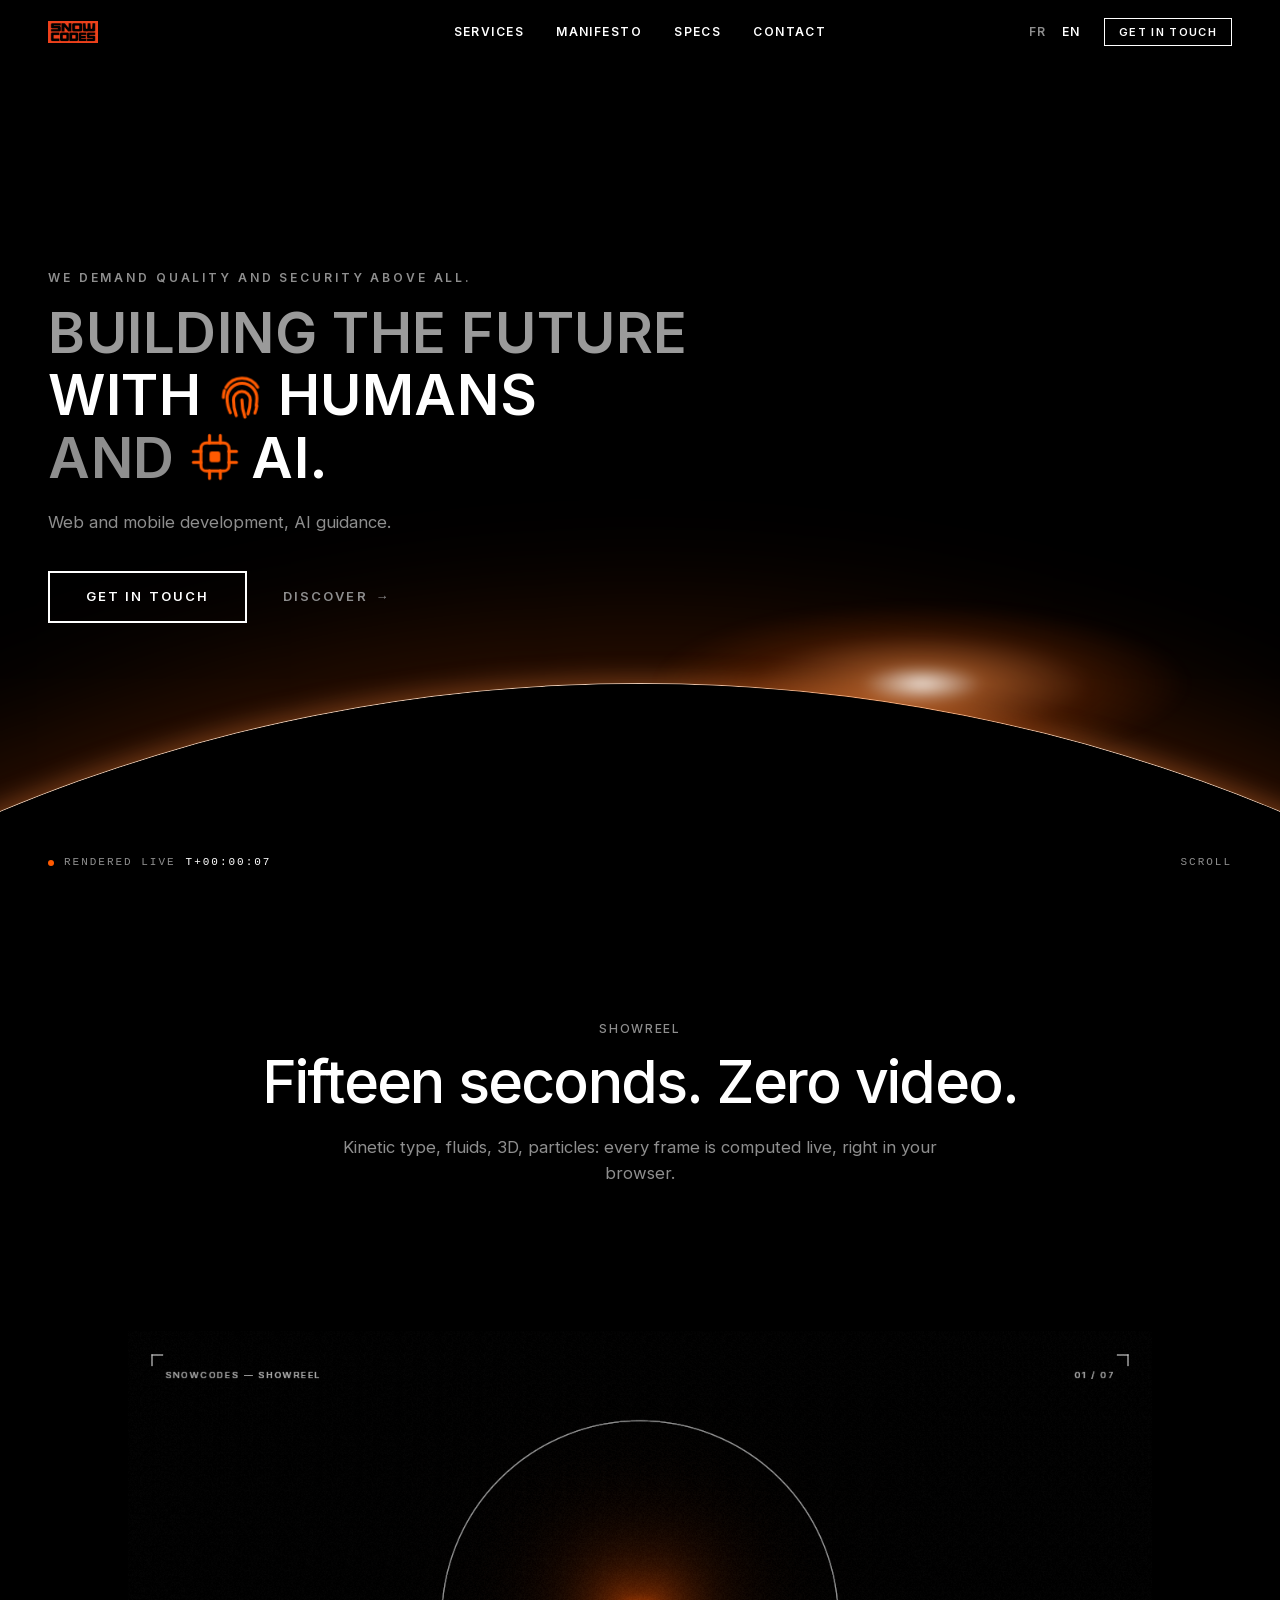
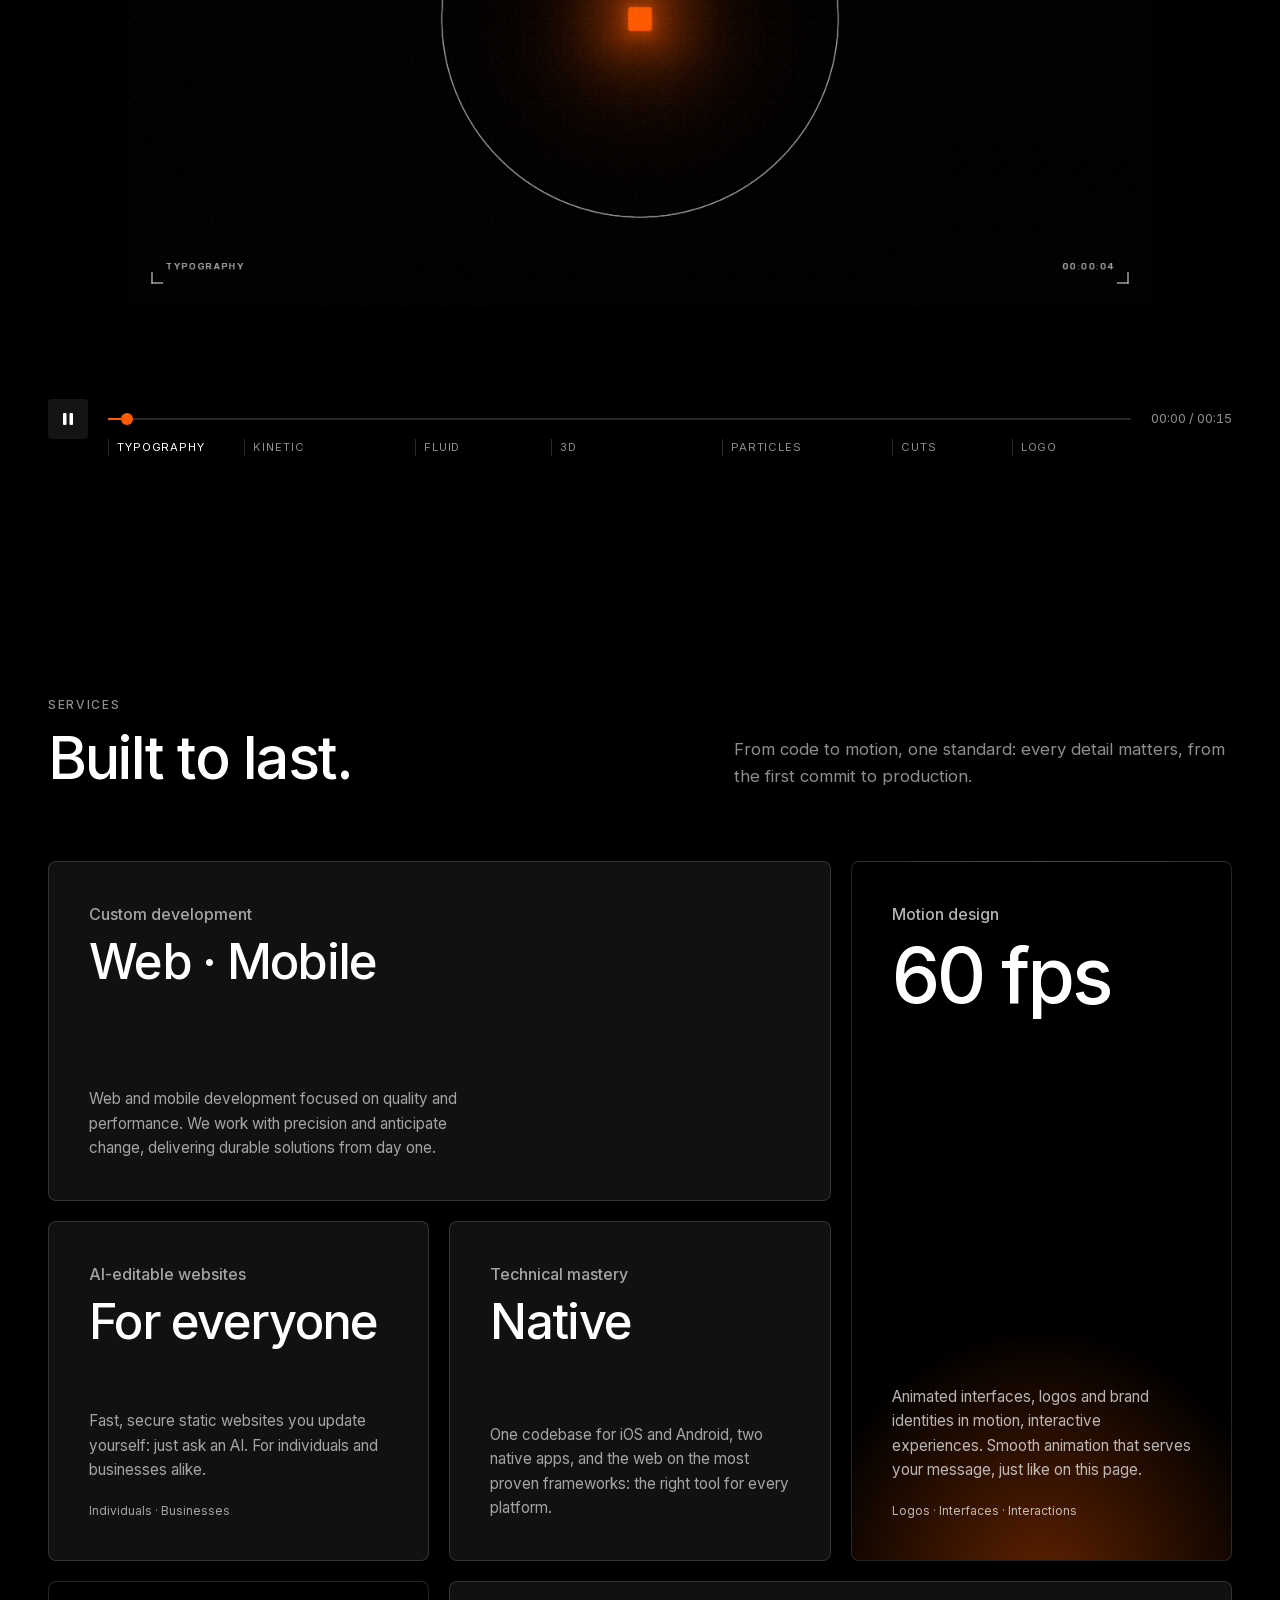
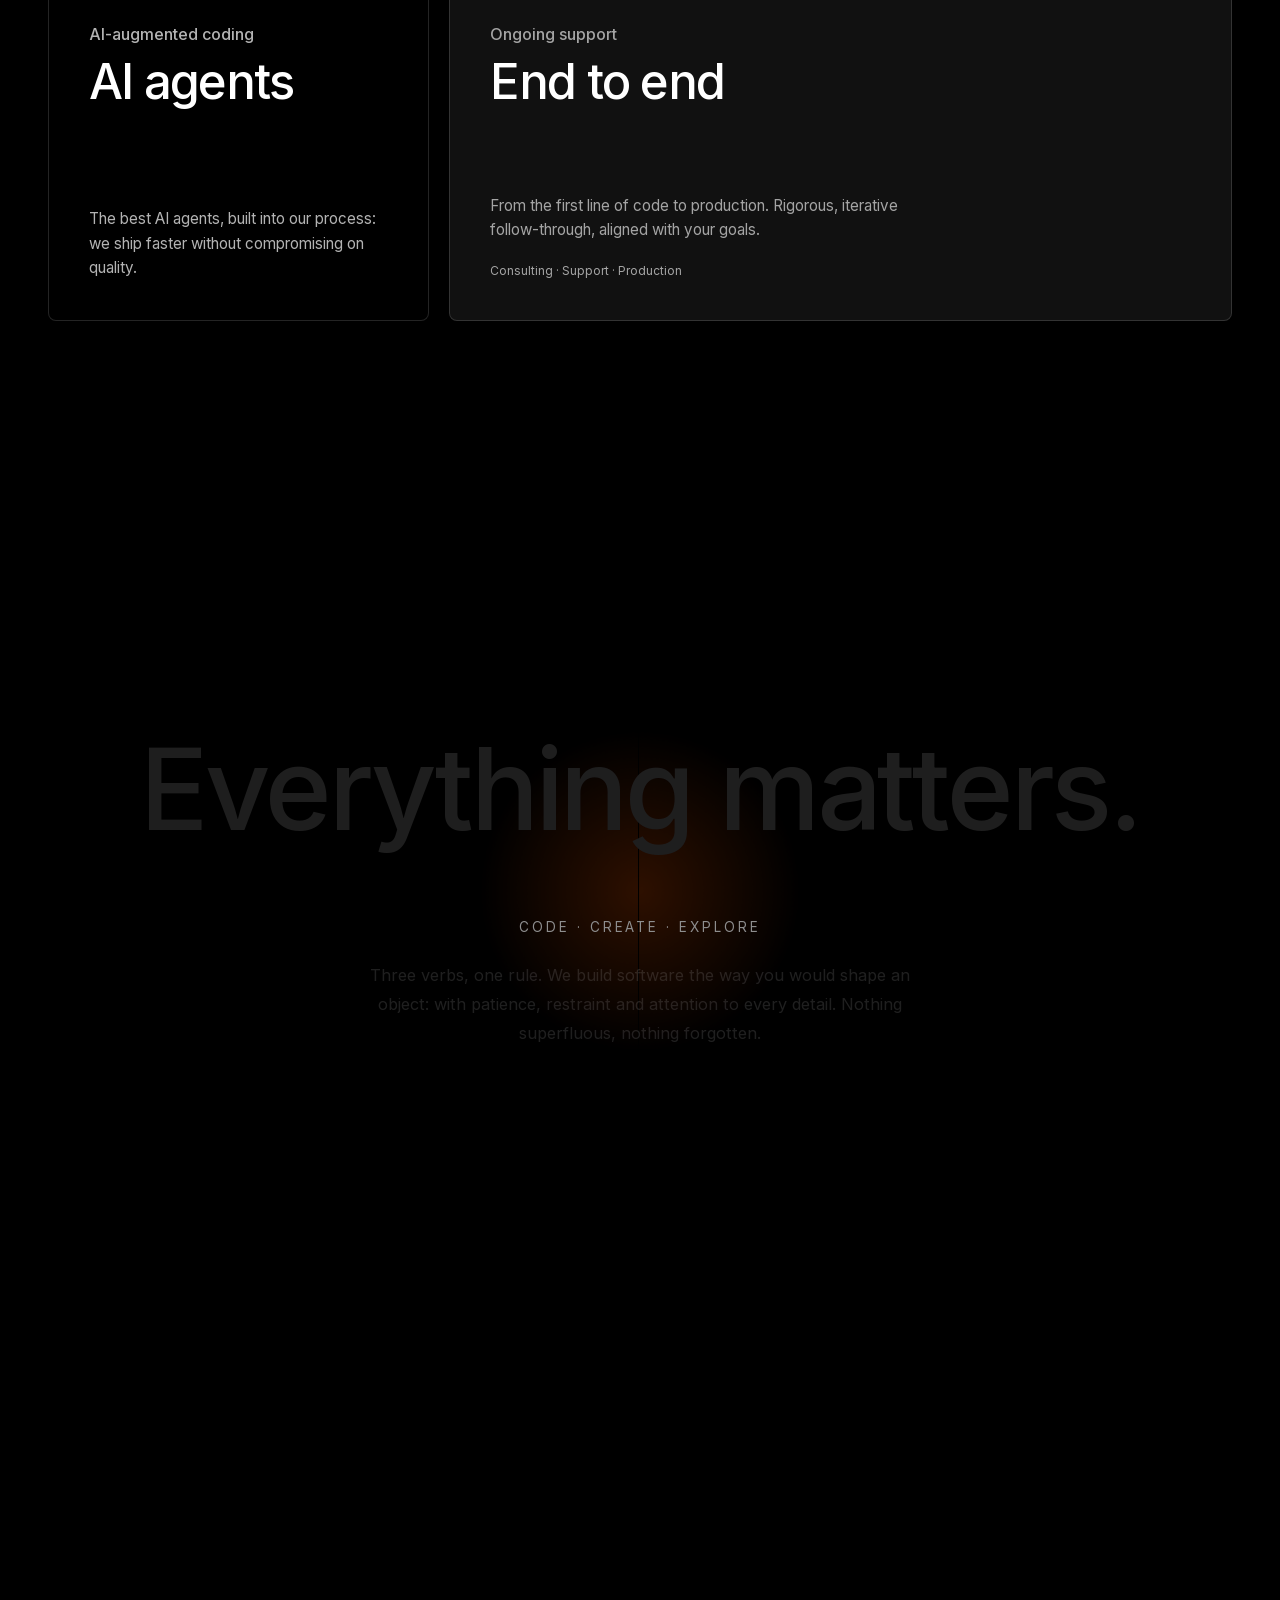
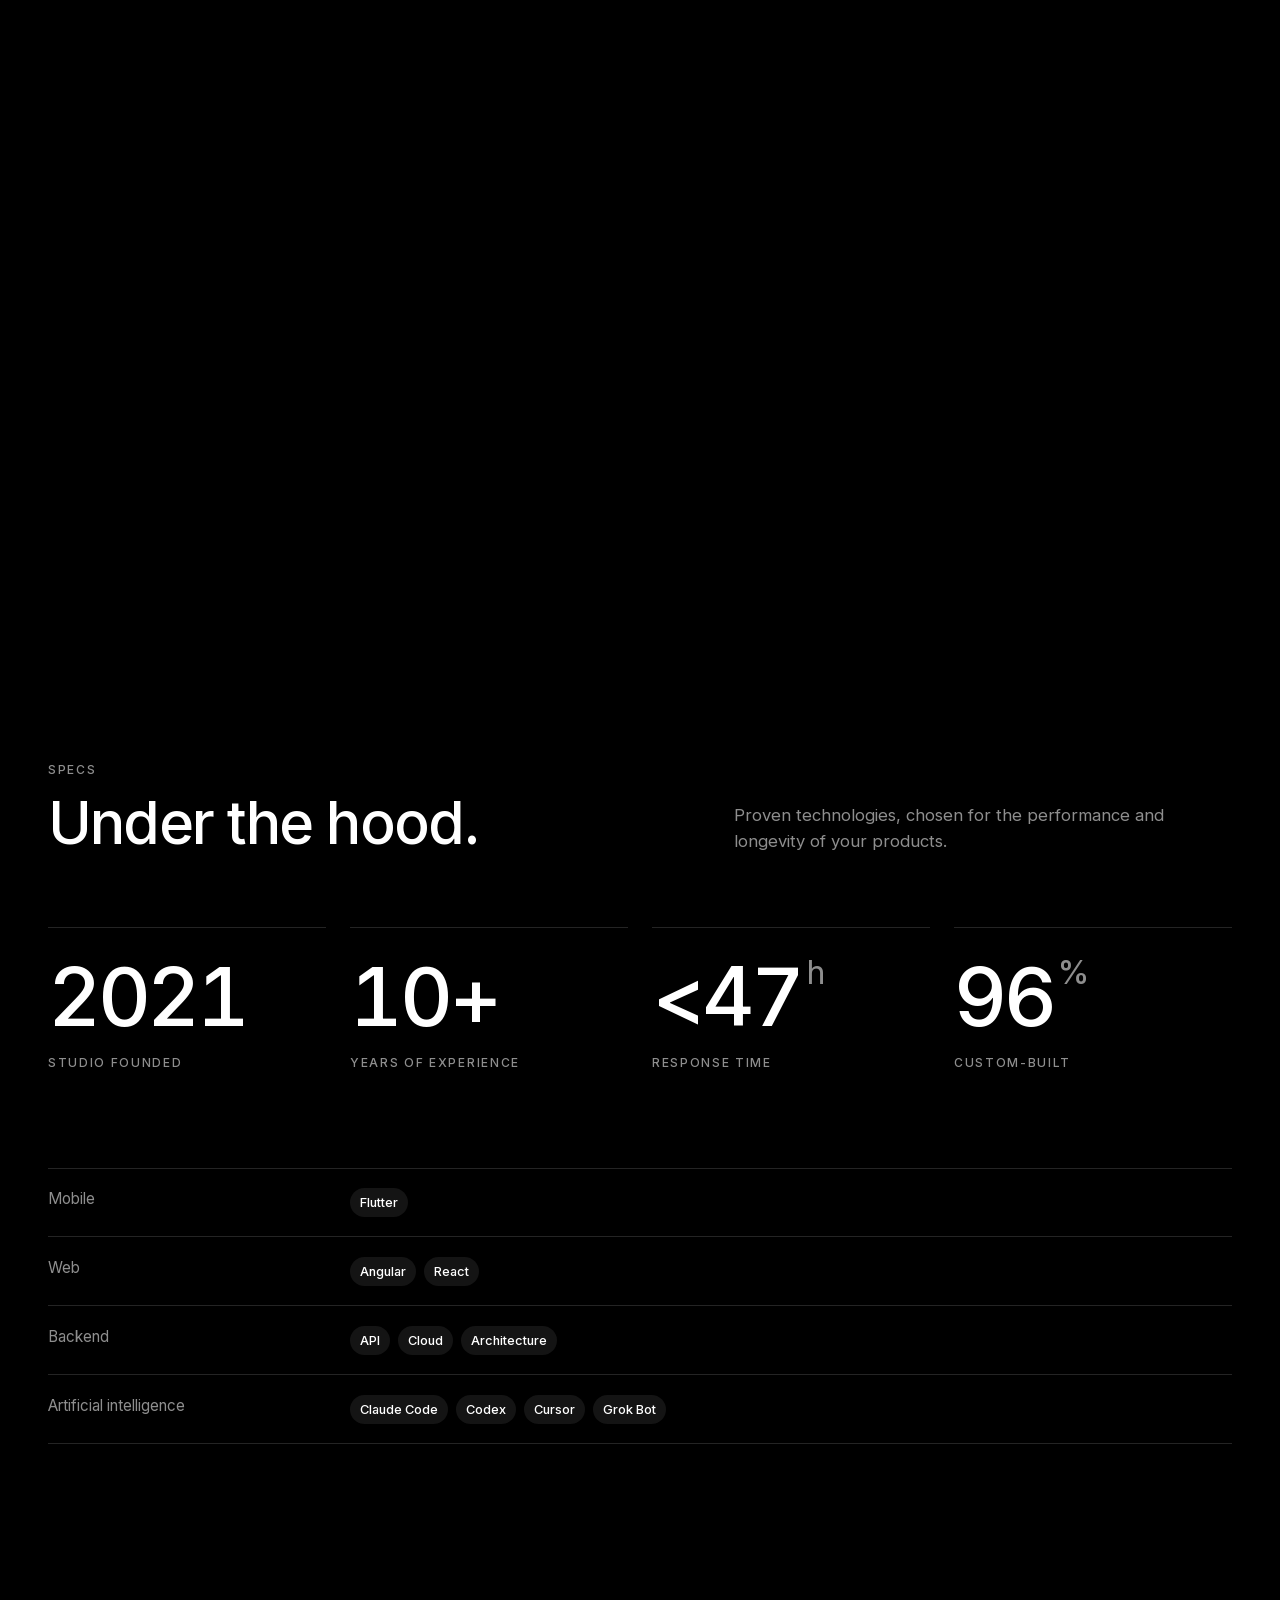
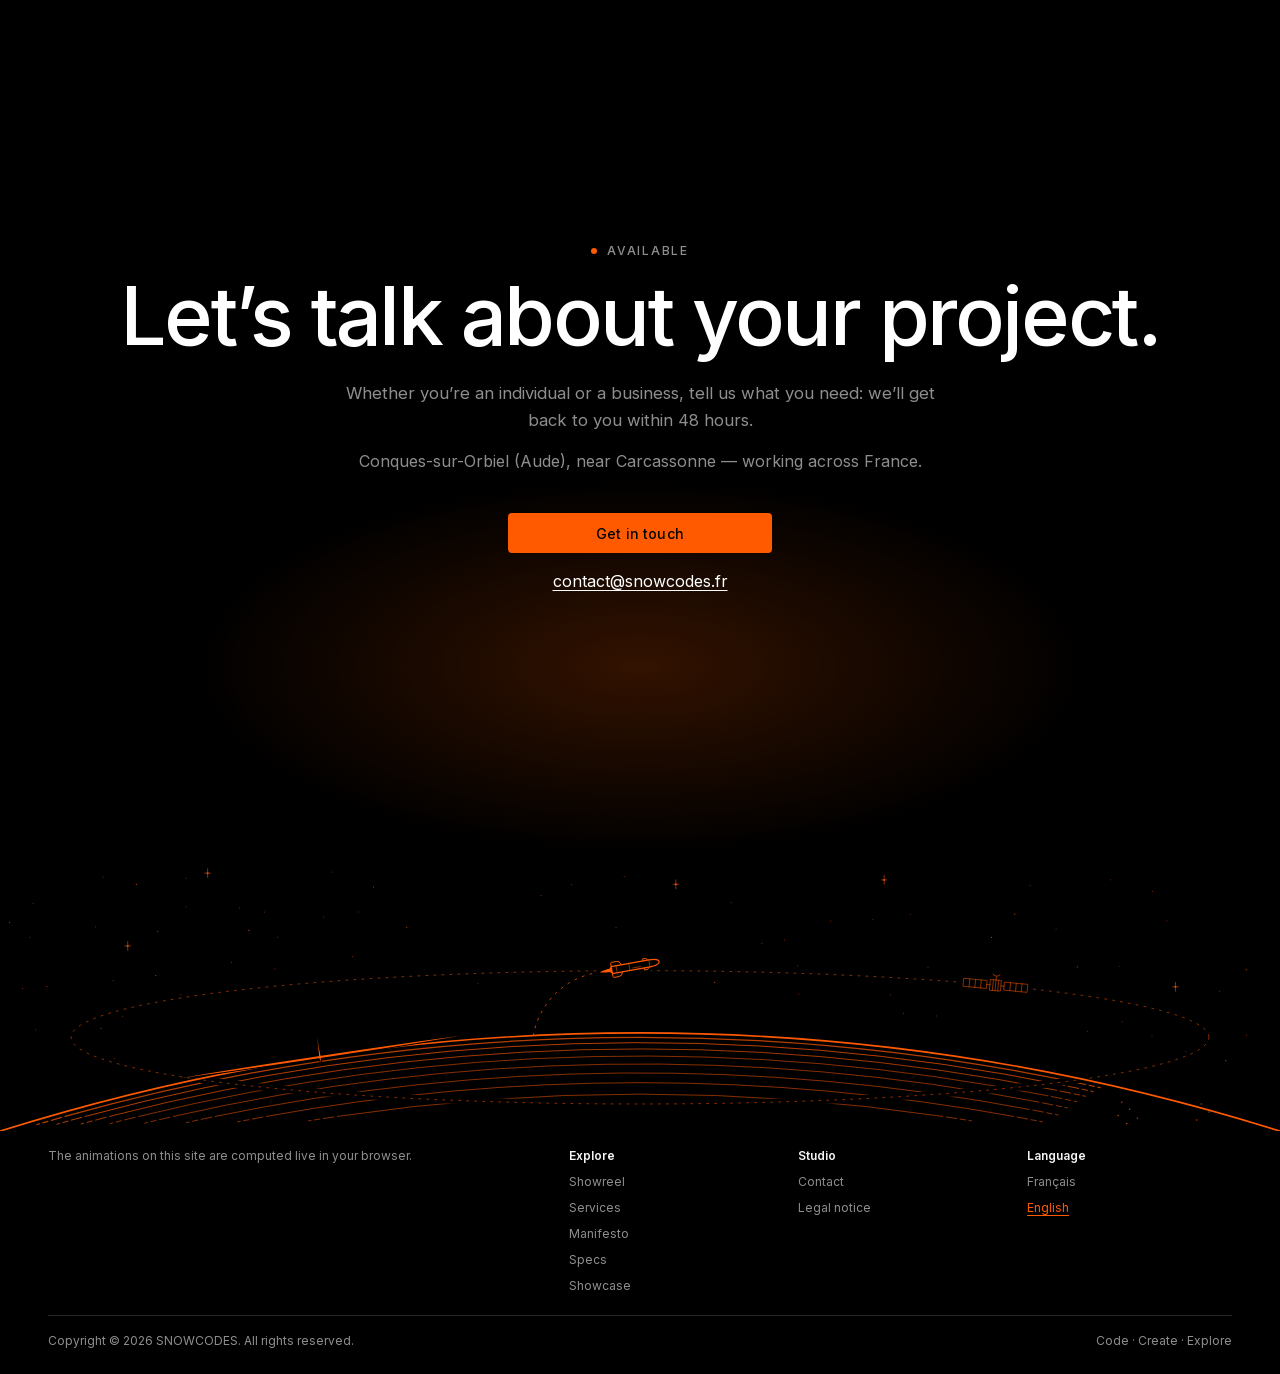
==== en/index.html @ 646b273c "Deploy snowcodes-oss/snowcodes@dd8000ca34773672d5d8e2f3c9a08f2ceae286dd" ====
<!DOCTYPE html><html lang="en"><head><meta charset="UTF-8"><meta name="viewport" content="width=device-width, initial-scale=1.0"><title>Snowcodes | Web &amp; mobile app development near Carcassonne</title><meta name="description" content="Web and mobile app studio in Conques-sur-Orbiel, near Carcassonne (Aude). Motion design and AI-editable websites. contact@snowcodes.fr."><link rel="canonical" href="https://snowcodes.fr/en/"><meta name="theme-color" content="#000000"><link rel="alternate" hreflang="fr-FR" href="https://snowcodes.fr/"><link rel="alternate" hreflang="en" href="https://snowcodes.fr/en/"><link rel="alternate" hreflang="x-default" href="https://snowcodes.fr/"><meta property="og:type" content="website"><meta property="og:site_name" content="SNOWCODES"><meta property="og:locale" content="en_GB"><meta property="og:locale:alternate" content="fr_FR"><meta property="og:title" content="Snowcodes | Web &amp; mobile app development near Carcassonne"><meta property="og:description" content="Web and mobile app studio in Conques-sur-Orbiel, near Carcassonne (Aude). Motion design and AI-editable websites. contact@snowcodes.fr."><meta property="og:url" content="https://snowcodes.fr/en/"><meta property="og:image" content="https://snowcodes.fr/assets/web/og.jpg"><meta property="og:image:type" content="image/jpeg"><meta property="og:image:width" content="1200"><meta property="og:image:height" content="630"><meta property="og:image:alt" content="SNOWCODES logo on a black background"><meta name="twitter:card" content="summary_large_image"><meta name="twitter:title" content="Snowcodes | Web &amp; mobile app development near Carcassonne"><meta name="twitter:description" content="Web and mobile app studio in Conques-sur-Orbiel, near Carcassonne (Aude). Motion design and AI-editable websites. contact@snowcodes.fr."><meta name="twitter:image" content="https://snowcodes.fr/assets/web/og.jpg"><meta name="twitter:image:alt" content="SNOWCODES logo on a black background"><link rel="icon" href="/favicon.ico" sizes="any"><link rel="icon" type="image/svg+xml" href="data:image/svg+xml,%3Csvg xmlns='http://www.w3.org/2000/svg' viewBox='0 0 100 100'%3E%3Crect width='100' height='100' fill='%23000'/%3E%3Crect x='22' y='22' width='56' height='56' rx='6' fill='%23FF5A00'/%3E%3C/svg%3E"><link rel="apple-touch-icon" href="/apple-touch-icon.png"><link rel="preload" href="/fonts/inter-latin.woff2" as="font" type="font/woff2" crossorigin><script type="application/ld+json">{"@context":"https://schema.org","@graph":[{"@type":["ProfessionalService","Organization"],"@id":"https://snowcodes.fr/#organization","name":"SNOWCODES","url":"https://snowcodes.fr/","logo":{"@type":"ImageObject","url":"https://snowcodes.fr/assets/web/logo.webp","width":1200,"height":530},"image":"https://snowcodes.fr/assets/web/og.jpg","email":"contact@snowcodes.fr","founder":{"@type":"Person","name":"Alexandre Ruiz"},"foundingDate":"2021","address":{"@type":"PostalAddress","streetAddress":"10 rue Gaston Leroux","postalCode":"11600","addressLocality":"Conques-sur-Orbiel","addressRegion":"Occitanie","addressCountry":"FR"},"areaServed":{"@type":"Country","name":"France"},"vatID":"FR21908464076","description":"Studio de développement web et mobile, de motion design et de sites éditables par IA.","knowsAbout":["Développement web","Applications mobiles","Motion design","Sites éditables par IA","Flutter","Angular","React"],"sameAs":["https://www.linkedin.com/company/snowcodes","https://github.com/snowcodes-oss"],"identifier":{"@type":"PropertyValue","propertyID":"SIREN","value":"908464076"}},{"@type":"WebSite","@id":"https://snowcodes.fr/#website","url":"https://snowcodes.fr/","name":"SNOWCODES","inLanguage":["fr-FR","en"],"publisher":{"@id":"https://snowcodes.fr/#organization"}}]}</script><link rel="stylesheet" href="/_astro/Layout.QeLO0lf5.css"></head><body><a class="skip" href="#content">Skip to content</a><!-- Header --><header id="header"><div class="wrap"><a href="#" class="logo"><picture><source srcset="/assets/web/logo.webp" type="image/webp"><img src="/assets/web/logo.png" alt="SNOWCODES" width="1200" height="530"></picture></a><ul class="menu"><li><a href="#services">Services</a></li><li><a href="#manifesto">Manifesto</a></li><li><a href="#specs">Specs</a></li><li><a href="#contact">Contact</a></li></ul><div class="menu-right"><nav class="lang" aria-label="Language"><a href="/" hreflang="fr-FR" lang="fr">FR<span class="sr-only">, Français</span></a><a href="/en/" hreflang="en" lang="en" aria-current="page">EN<span class="sr-only">, English</span></a></nav><a href="mailto:contact@snowcodes.fr" class="cta">Get in touch</a><button class="menu-btn" type="button" popovertarget="nav-panel">Menu</button></div></div></header><!-- Mobile nav: a native popover (Esc, focus and top layer for free) --><nav id="nav-panel" popover aria-label="Menu"><button class="menu-btn" type="button" popovertarget="nav-panel" popovertargetaction="hide" autofocus>Close</button><ul><li style="--i:0"><a href="#services">Services</a></li><li style="--i:1"><a href="#manifesto">Manifesto</a></li><li style="--i:2"><a href="#specs">Specs</a></li><li style="--i:3"><a href="#contact">Contact</a></li></ul></nav><main id="content"><section class="hero" id="top"><div class="horizon" aria-hidden="true"></div><div class="wrap hero-head"><p class="hero-kicker">We demand quality and security above all.</p><h1 class="hero-title" aria-label="Building the future, with humans and AI."><span class="ln" aria-hidden="true"><span class="w"><span style="--d:0.3s">Building</span></span> <span class="w"><span style="--d:0.39s">the</span></span> <span class="w"><span style="--d:0.48s">future</span></span> </span><span class="ln" aria-hidden="true"><span class="w"><span style="--d:0.75s">with</span></span> <span class="duo human"><svg class="ic" viewBox="0 0 24 24"><path pathLength="1" style="--k:0" d="M4.6 8.6a8.5 8.5 0 0 1 14.8 0"></path><path pathLength="1" style="--k:1" d="M3.4 13.2c0-1.2.2-2.3.5-3.3"></path><path pathLength="1" style="--k:2" d="M6.6 20.2c-1-2-1.5-4.3-1.5-6.7a6.9 6.9 0 0 1 13.8 0c0 1.2-.1 2.3-.3 3.4"></path><path pathLength="1" style="--k:3" d="M9.4 21.6c-.9-2.3-1.3-4.7-1.3-7.3a3.9 3.9 0 0 1 7.8 0c0 2.4-.4 4.6-1.2 6.8"></path><path pathLength="1" style="--k:4" d="M12 14.3c0 3 .5 5.6 1.4 8"></path><path pathLength="1" style="--k:5" d="M18 20.4c.4-1 .7-2.1.9-3.3"></path></svg><span class="w"><span style="--d:1.25s">humans</span></span></span></span><span class="ln" aria-hidden="true"><span class="plus">and</span> <span class="duo ai"><svg class="ic" viewBox="0 0 24 24"><rect pathLength="1" style="--k:0" x="5.5" y="5.5" width="13" height="13" rx="2.5"></rect><rect class="core" x="9.5" y="9.5" width="5" height="5" rx="1"></rect><path pathLength="1" style="--k:1" d="M9.5 2v3.5M14.5 2v3.5M9.5 18.5V22M14.5 18.5V22M2 9.5h3.5M2 14.5h3.5M18.5 9.5H22M18.5 14.5H22"></path></svg><span class="w"><span style="--d:2.6s">AI.</span></span></span></span></h1><p class="hero-sub">Web and mobile development, AI guidance.</p><div class="hero-cta"><a href="#contact" class="btn-x">Get in touch</a><a href="#services" class="link-x">Discover</a></div></div><div class="wrap telemetry"><span><i></i>Rendered live <b class="t-clock">T+00:00:00</b></span><a href="#showreel">Scroll</a></div></section><section class="block reel" id="showreel" data-play="Play" data-pause="Pause"><div class="wrap"><div class="sec-head-center reveal"><p class="eyebrow">Showreel</p><h2 class="sec-title">Fifteen seconds. Zero video.</h2><p class="sec-lead">Kinetic type, fluids, 3D, particles: every frame is computed live, right in your browser.</p></div></div><div class="reel-frame"><canvas role="img" aria-label="15-second SNOWCODES showreel, rendered in real time"></canvas></div><div class="wrap"><div class="reel-bar reveal" data-delay="2"><button class="reel-play" type="button" aria-label="Pause"><svg class="i-pause" viewBox="0 0 14 14" aria-hidden="true"><rect x="2" y="1" width="3.5" height="12" rx="1"></rect><rect x="8.5" y="1" width="3.5" height="12" rx="1"></rect></svg><svg class="i-play" viewBox="0 0 14 14" aria-hidden="true"><path d="M3 1.6v10.8a.7.7 0 0 0 1.05.6l8.9-5.4a.7.7 0 0 0 0-1.2L4.05 1a.7.7 0 0 0-1.05.6z"></path></svg></button><div class="reel-track"><input type="range" min="0" max="15" step="0.01" value="0" aria-label="Showreel position"><ol class="reel-chapters" data-names="Typography|Kinetic|Fluid|3D|Particles|Cuts|Logo"></ol></div><span class="reel-tc">00:00 / 00:15</span></div></div></section><section class="block" id="services"><div class="wrap"><div class="sec-head reveal"><div><p class="eyebrow">Services</p><h2 class="sec-title">Built to last.</h2></div><p class="sec-lead">From code to motion, one standard: every detail matters, from the first commit to production.</p></div><div class="bento"><article class="tile reveal"><h3>Custom development</h3><p class="big">Web · Mobile</p><p>Web and mobile development focused on quality and performance. We work with precision and anticipate change, delivering durable solutions from day one.</p></article><article class="tile reveal" data-delay="1"><h3>Motion design</h3><p class="big">60 fps</p><p>Animated interfaces, logos and brand identities in motion, interactive experiences. Smooth animation that serves your message, just like on this page.</p><small>Logos · Interfaces · Interactions</small></article><article class="tile reveal" data-delay="2"><h3>AI-editable websites</h3><p class="big">For everyone</p><p>Fast, secure static websites you update yourself: just ask an AI. For individuals and businesses alike.</p><small>Individuals · Businesses</small></article><article class="tile reveal"><h3>Technical mastery</h3><p class="big">Native</p><p>One codebase for iOS and Android, two native apps, and the web on the most proven frameworks: the right tool for every platform.</p></article><article class="tile reveal" data-delay="1"><h3>AI-augmented coding</h3><p class="big">AI agents</p><p>The best AI agents, built into our process: we ship faster without compromising on quality.</p></article><article class="tile reveal" data-delay="2"><h3>Ongoing support</h3><p class="big">End to end</p><p>From the first line of code to production. Rigorous, iterative follow-through, aligned with your goals.</p><small>Consulting · Support · Production</small></article></div></div></section><section class="manifesto" id="manifesto"><div class="m-pin"><div class="wrap"><p class="m-big"><span class="mw">Everything</span> <span class="mw em">matters.</span></p><p class="m-verbs">Code · Create · Explore</p><p class="m-text">Three verbs, one rule. We build software the way you would shape an object: with patience, restraint and attention to every detail. Nothing superfluous, nothing forgotten.</p></div></div></section><section class="block specs-sec" id="specs"><div class="wrap"><div class="sec-head reveal"><div><p class="eyebrow">Specs</p><h2 class="sec-title">Under the hood.</h2></div><p class="sec-lead">Proven technologies, chosen for the performance and longevity of your products.</p></div><ul class="figures reveal"><li><b>2021</b><small>Studio founded</small></li><li><b>10+</b><small>Years of experience</small></li><li><b>&lt;48<sup>h</sup></b><small>Response time</small></li><li><b>100<sup>%</sup></b><small>Custom-built</small></li></ul><ul class="spec-table reveal"><li style="--i:0"><span>Mobile</span><span class="tags"><i>Flutter</i></span></li><li style="--i:1"><span>Web</span><span class="tags"><i>Angular</i><i>React</i></span></li><li style="--i:2"><span>Backend</span><span class="tags"><i>API</i><i>Cloud</i><i>Architecture</i></span></li><li style="--i:3"><span>Artificial intelligence</span><span class="tags"><i>Claude Code</i><i>Codex</i><i>Cursor</i><i>Grok Bot</i></span></li></ul></div></section><section class="contact" id="contact"><div class="wrap"><p class="eyebrow status reveal"><i></i>Available</p><h2 class="sec-title reveal" data-delay="1">Let’s talk about your project.</h2><p class="sec-lead reveal" data-delay="1">Whether you’re an individual or a business, tell us what you need: we’ll get back to you within 48 hours.</p><p class="contact-where reveal" data-delay="1">Conques-sur-Orbiel (Aude), near Carcassonne — working across France.</p><div class="btns reveal" data-delay="2"><a href="mailto:contact@snowcodes.fr" class="btn btn-primary">Get in touch</a></div><p class="contact-mail reveal" data-delay="2"><a href="mailto:contact@snowcodes.fr">contact@snowcodes.fr</a></p></div></section><script type="module" src="/_astro/Home.astro_astro_type_script_index_0_lang.BuCk1Ku1.js"></script></main><footer class="fo" data-astro-cid-hzls3opy><!-- Illustration décorative (desktop puis mobile) : livrée par le designer (v2 « Orbite corrigée »), générateur hors dépôt. Retouches via le designer, pas à la main. --><svg class="fo-art fo-art--d" focusable="false" xmlns="http://www.w3.org/2000/svg" aria-hidden="true" preserveAspectRatio="xMidYMax slice" viewBox="0 0 1440 300" data-astro-cid-hzls3opy><path d="M312.3 82.6h.1m-3.2 35.4h.1m913.9 70.3zM138 171.5zm399.7-36.8h.1m834.1 8.7zM269.6 49.8zm94.6 10.1zm898.3 117.5zm-654-141.9h.1M857 89.3h.1M107.7 70.9h.1m774.5 14.7h.1m430.3-21.7zM33.5 82.5h.1m609.3-59.3h.1m-382.7 87.5h.1m562.1-67.3h.1m579.7 149.2h.1M209.3 16zM40.2 186.7zm857.1-72.1h.1m146.6 1.7zm9.6 54.7zM129 219.1zM693 71.4h.1m308.5 75.8h.1M373.3 9.2zm-75.7 45zM1296 193.4zm-36.2-78.2zM203.4 147h.1m199.6-93h.1m495.3 92.3h.1M116 14.9zm1133.3 2.9zm-233 150.2h.1M37.1 44.6h.1m1150.9 28.8zM982 62.6h.1M25.3 140.1zM1024 56.9zm-627.5 47.3h.1m900.1-73.4zm37.3 180.4zm-399.5-147h.1m-807.5 67zM702.2 14.1h.1M1159 24.2zm-949.6 24z" class="fo-s fo-f fo-o" data-astro-cid-hzls3opy></path><path d="M280.1 74.7h.1M52.7 137.8zm404.9-66.6zm-37.4-45.3h.1m791.6 89.9zM10.8 65.6zM1402 118.9zM113.7 184.8h.1M1115.5 82.6zM1379 221.3zM177.5 76zm-24.1-53zm988.2 33.5zm-337.7 76.6h.1m-628.9-7.6h.1" class="fo-s fo-d2 fo-o" data-astro-cid-hzls3opy></path><path d="M1322.4 138.2zm-1178.8-46h.1m850.9-74.3h.1m-761.2-7.6h.1m526.6 12.6h.1" class="fo-s fo-d3 fo-o" data-astro-cid-hzls3opy></path><path d="M1322.4 133.2v10m-3-5h6m-1181.7-51v10m-3-5h6m848-79.3v10m-3-5h6M233.6 5.3v10m-3-5h6m523.7 7.6v10m-3-5h6" class="fo-s fo-f fo-o" data-astro-cid-hzls3opy></path><path d="M73.2 284a2395 2395 0 0 1 1132.5-39.2m3.9.8 11.8 2.5m3.9.8 5.8 1.3m3.9.8 3 .7M57.8 288.4l11.5-3.3m-21.1 6.1 5.7-1.7m-12.4 3.6 2.8-.8" class="fo-s fo-w12 fo-o fo-a2" data-astro-cid-hzls3opy></path><path d="M95.8 284a2389 2389 0 0 1 1101.9-34.8m3.9.9 11.8 2.4m3.9.8 5.9 1.3m3.9.8 2.9.7M80.3 288.2l11.6-3.2m-21.2 5.9 5.8-1.6M64 292.8l2.8-.8" class="fo-s fo-o" data-astro-cid-hzls3opy></path><path d="M123.1 284a2382 2382 0 0 1 1065.6-29.4m4 .8 11.7 2.4m3.9.8 5.9 1.2m3.9.9 3 .6M107.6 288.1l11.6-3.1M98 290.7l5.8-1.6m-12.6 3.4 2.9-.8" class="fo-s fo-w09 fo-o fo-a2" data-astro-cid-hzls3opy></path><path d="M155.9 284A2374 2374 0 0 1 1179 260.8m3.9.8 11.8 2.3m3.9.8 5.9 1.3m3.9.8 2.9.6m-1071 20.5L152 285m-21.3 5.3 5.8-1.5m-12.6 3.3 2.9-.8" class="fo-s fo-f fo-o" data-astro-cid-hzls3opy></path><path d="M195 284a2365 2365 0 0 1 973.7-16.1m3.9.8 11.8 2.3m3.9.8 5.9 1.2m3.9.8 2.9.6M179.4 287.6l11.7-2.7m-21.4 5 5.9-1.4m-12.7 3 2.9-.7" class="fo-s fo-f fo-o fo-a2" data-astro-cid-hzls3opy></path><path d="M242.1 284a2355 2355 0 0 1 915.8-7.9m4 .7 11.8 2.3m3.9.8 5.9 1.2m3.9.7 2.9.6m-963.9 4.9 11.8-2.5m-21.5 4.6 5.8-1.3m-12.7 2.8 3-.6" class="fo-s fo-f fo-o" data-astro-cid-hzls3opy></path><path d="M299.6 284a2344 2344 0 0 1 840.8 0m3.9.7 11.8 2.2m3.9.8 5.9 1.1m3.9.8 3 .5m-888.9-3.2 11.8-2.2m-21.6 4.1 5.9-1.1m-12.8 2.4 3-.5" class="fo-s fo-f fo-o fo-a2" data-astro-cid-hzls3opy></path><path d="M379.5 284a2331 2331 0 0 1 681 0m3.9.6 11.9 1.8m4 .6 5.9.9m3.9.7 3 .5m-729.4-2.7 11.9-1.8m-21.8 3.3 5.9-.9m-12.8 2.1 3-.5" class="fo-s fo-f fo-o" data-astro-cid-hzls3opy></path><path d="M1262 268zm8.9 8zm-13.1 7zm21.9 3zm-12.1 6zm83.9-22zm8.9 9zm-14.1 9z" class="fo-s fo-w16 fo-o" data-astro-cid-hzls3opy></path><path d="M1211.8 243a640 75 0 0 1-983.6 0" class="fo-r" data-astro-cid-hzls3opy></path><path d="M-2 301.2a2400 2400 0 0 1 1444 0" class="fo-s fo-w16" data-astro-cid-hzls3opy></path><g class="fo-sun" data-astro-cid-hzls3opy><circle cx="360" cy="217.2" r="4.5" class="fo-k" data-astro-cid-hzls3opy></circle><path d="M359.8 216q36-5.5 72.1-10.7a5346 5346 0 0 1 86.3-12.1l-30.4 5-55.6 9-72 11.1zm.4 2.3q-36 5.5-72.1 10.7-27.9 4.1-55.8 7.9l-30.5 4.3 30.4-5.1 55.6-9 72-11.1zm-1-1a347 347 0 0 0-2.7-23.1l-1.9-12.6 1.9 12.5q1.9 11.5 4.3 22.9zm1.6-.3a46 46 0 0 0 .6 9.1 54 54 0 0 0-2.2-8.8z" class="fo-r fo-r2" data-astro-cid-hzls3opy></path><path d="M359.8 216q36-5.5 72.1-10.7a5346 5346 0 0 1 86.3-12.1l-30.4 5-55.6 9-72 11.1zm.4 2.3q-36 5.5-72.1 10.7-27.9 4.1-55.8 7.9l-30.5 4.3 30.4-5.1 55.6-9 72-11.1zm-1-1a347 347 0 0 0-2.7-23.1l-1.9-12.6 1.9 12.5q1.9 11.5 4.3 22.9zm1.6-.3a46 46 0 0 0 .6 9.1 54 54 0 0 0-2.2-8.8z" class="fo-g" data-astro-cid-hzls3opy></path><circle cx="360" cy="217.2" r="1.5" class="fo-g" data-astro-cid-hzls3opy></circle></g><ellipse cx="720" cy="195" class="fo-s fo-f fo-o fo-t" rx="640" ry="75" data-astro-cid-hzls3opy></ellipse><path d="m1084.2 133.1 71.6 6.8m-34.6-16.3-1.8 18.9" class="fo-r" data-astro-cid-hzls3opy></path><path d="m1114.6 130 12 1-1.2 12-12-1zm-30-1.4 25.9 2.5-.9 9-25.9-2.5zm45.8 4.4 25.9 2.4-.9 9-25.9-2.5z" class="fo-b fo-f fo-o" data-astro-cid-hzls3opy></path><path d="m1110 135.6 4 .3m12 1.2 4 .3m-9.4-6.9.3-4m-3.7-2.8a4 2 5.4 0 0 8 .7m-34.1 4.8-.9 9m7.3-8.3-.8 9m7.3-8.4-.9 9m33.8-6-.9 9m7.3-8.3-.8 9m7.3-8.4-.9 9m-31.3-13.6-1.2 12m4.2-11.7-1.2 12m4.2-11.7-1.2 12" class="fo-s fo-f fo-o" data-astro-cid-hzls3opy></path><path d="M600 193a87 87 0 0 1 70.6-70.6" class="fo-s fo-f fo-t" data-astro-cid-hzls3opy></path><g class="fo-rk" data-astro-cid-hzls3opy><path d="m729.1 109-1.6-2q-.5-.9-1.5-.7l-2.8.5q-1 .1-.4 1l1.4 2.1zm-30 5.4-.6-1.7q-1.3-3.7-5.2-3l-5.3 1q-1.2.1-1 1.3l.8 4.4zm31 .6-.7 2.5q-.2 1-1.2 1.2l-2.8.5q-1 .1-.7-.8l.6-2.6zm-30 5.3v1.7q.1 4-3.8 4.6l-5.3 1q-1.2.2-1.4-1l-.8-4.3zm-12.5-5 42.3-7.4c4.5-.8 11-1 11.6 2s-5.7 5.1-10.2 5.9l-42.3 7.5zm.2 1-1.1.8.8 4.9 1.3.3z" class="fo-r" data-astro-cid-hzls3opy></path><path d="M686.8 117.6c-3.8.4-8.5 2.5-12.3 4.1 4.1.3 9.3.6 13-.2z" class="fo-r fo-r3" data-astro-cid-hzls3opy></path><path d="m729.1 109-1.6-2q-.5-.9-1.5-.7l-2.8.5q-1 .1-.4 1l1.4 2.1zm-30 5.4-.6-1.7q-1.3-3.7-5.2-3l-5.3 1q-1.2.1-1 1.3l.8 4.4zm31 .6-.7 2.5q-.2 1-1.2 1.2l-2.8.5q-1 .1-.7-.8l.6-2.6zm-30 5.3v1.7q.1 4-3.8 4.6l-5.3 1q-1.2.2-1.4-1l-.8-4.3z" class="fo-b" data-astro-cid-hzls3opy></path><path d="m687.6 115.4 42.3-7.5c4.5-.8 11-1 11.6 2s-5.7 5.1-10.2 5.9l-42.3 7.5zm.2 1-1.1.7.8 4.9 1.3.3z" class="fo-b fo-w12" data-astro-cid-hzls3opy></path><path d="m693 114.4 1.4 7.9m12.9-10.4 1.4 7.9m21.2-11.9 1.4 7.9m-19.5 1.2 8.8-1.6" class="fo-s fo-f fo-o" data-astro-cid-hzls3opy></path><path d="M686.8 117.6c-3.8.4-8.5 2.5-12.3 4.1 4.1.3 9.3.6 13-.2z" class="fo-g" data-astro-cid-hzls3opy></path></g></svg><svg class="fo-art fo-art--m" focusable="false" xmlns="http://www.w3.org/2000/svg" aria-hidden="true" preserveAspectRatio="xMidYMax slice" viewBox="0 0 780 520" data-astro-cid-hzls3opy><path d="M-2 462.2a690 690 0 0 1 704.4-47.4m5.4 2.7 10.6 5.6m5.2 2.9 5.3 2.9m5.2 3 2.6 1.5" class="fo-s fo-w12 fo-o" data-astro-cid-hzls3opy></path><path d="M-2 476.8A678 678 0 0 1 690 422m5.4 2.7 10.7 5.5m5.3 2.8 5.2 2.9m5.3 2.9 2.6 1.4" class="fo-s fo-o" data-astro-cid-hzls3opy></path><path d="M-2 494.1a664 664 0 0 1 678.2-63.2m5.4 2.6 10.8 5.3m5.3 2.8 5.3 2.8m5.3 2.9 2.6 1.4" class="fo-s fo-w09 fo-o" data-astro-cid-hzls3opy></path><path d="M22.9 496a648 648 0 0 1 638.5-54.4m5.4 2.5 10.8 5.2m5.4 2.7 5.3 2.8m5.3 2.7 2.7 1.5M8.2 506.4l9.8-7m-19.4 14.2 4.8-3.6" class="fo-s fo-f fo-o" data-astro-cid-hzls3opy></path><path d="M55.7 496a630 630 0 0 1 590.1-41.7m5.5 2.4 10.9 5.1m5.4 2.6 5.3 2.7m5.4 2.7 2.7 1.4M40.6 505.8l10-6.6m-19.9 13.3 4.9-3.4m-12.3 8.6 2.5-1.7" class="fo-s fo-f fo-o" data-astro-cid-hzls3opy></path><path d="M95.1 496A610 610 0 0 1 630 469.2m5.5 2.4 10.9 4.9m5.4 2.6 5.5 2.6m5.3 2.6 2.7 1.4M79.5 504.9l10.4-6m-20.7 12.2 5.2-3.1m-12.8 7.9 2.6-1.6" class="fo-s fo-f fo-o" data-astro-cid-hzls3opy></path><path d="M515.2 343.3a340 95 0 0 1-250.4 0" class="fo-r" data-astro-cid-hzls3opy></path><path d="M-2 450.1a700 700 0 0 1 784 0" class="fo-s fo-w16" data-astro-cid-hzls3opy></path><g class="fo-sun" data-astro-cid-hzls3opy><circle cx="110" cy="388.4" r="9" class="fo-k" data-astro-cid-hzls3opy></circle><path d="M109.1 386.3a3160 3160 0 0 1 89.4-37.4l21.5-8.5a1984 1984 0 0 1-59.2 27.8q-24.8 11.5-49.9 22.3zm1.8 4.2A3165 3165 0 0 1 0 436.4l20.9-9.9a2665 2665 0 0 1 88.2-40.2zm-2.4-1.4a445 445 0 0 0-13-33.8l-7.9-18.2 8 18.1q7.3 16.6 15.9 32.6zm3-1.3a72 72 0 0 0 4.9 15.3 72 72 0 0 0-7.9-14z" class="fo-r fo-r2" data-astro-cid-hzls3opy></path><path d="M109.1 386.3a3160 3160 0 0 1 89.4-37.4l21.5-8.5a1984 1984 0 0 1-59.2 27.8q-24.8 11.5-49.9 22.3zm1.8 4.2A3165 3165 0 0 1 0 436.4l20.9-9.9a2665 2665 0 0 1 88.2-40.2zm-2.4-1.4a445 445 0 0 0-13-33.8l-7.9-18.2 8 18.1q7.3 16.6 15.9 32.6zm3-1.3a72 72 0 0 0 4.9 15.3 72 72 0 0 0-7.9-14z" class="fo-g" data-astro-cid-hzls3opy></path><circle cx="110" cy="388.4" r="3" class="fo-g" data-astro-cid-hzls3opy></circle></g><ellipse cx="390" cy="255" class="fo-s fo-f fo-o fo-t" rx="340" ry="95" data-astro-cid-hzls3opy></ellipse><path d="M300 335.8a110 110 0 0 1 46.5-80.5" class="fo-s fo-f fo-t" data-astro-cid-hzls3opy></path><g class="fo-rk" data-astro-cid-hzls3opy><path d="m425 194.5-3.8-2q-1.3-.9-2.6 0l-3.7 2.6q-1.3 1 0 1.7l3.6 2.3zm-40 28-2-2q-4.3-4.5-9.5-.9l-7.1 5q-1.6 1-.5 2.7l4 5.7zm45.5-20.2.7 4.3q.3 1.5-1 2.5l-3.7 2.5q-1.3 1-1.6-.6l-1-4zm-40 28 1.2 2.5q2.8 5.7-2.4 9.4l-7.1 5q-1.6 1-2.7-.5l-4-5.8zm-21.4 1.4 56.3-39.4c6-4.2 15.3-8.8 18.1-4.9s-4.9 11.2-10.7 15.3l-56.4 39.5zm.9 1.3-1.1 1.8 4.5 6.5 2-.4z" class="fo-r" data-astro-cid-hzls3opy></path><path d="M369.3 235.4a78 78 0 0 0-15 14.4 78 78 0 0 0 18.7-9.1z" class="fo-r fo-r3" data-astro-cid-hzls3opy></path><path d="m425 194.5-3.8-2q-1.3-.9-2.6 0l-3.7 2.6q-1.3 1 0 1.7l3.6 2.3zm-40 28-2-2q-4.3-4.5-9.5-.9l-7.1 5q-1.6 1-.5 2.7l4 5.7zm45.5-20.2.7 4.3q.3 1.5-1 2.5l-3.7 2.5q-1.3 1-1.6-.6l-1-4zm-40 28 1.2 2.5q2.8 5.7-2.4 9.4l-7.1 5q-1.6 1-2.7-.5l-4-5.8z" class="fo-b" data-astro-cid-hzls3opy></path><path d="m369 231.7 56.4-39.4c6-4.2 15.3-8.8 18.1-4.9s-4.9 11.2-10.7 15.3l-56.4 39.5zm1 1.3-1.1 1.8 4.5 6.5 2-.4z" class="fo-b fo-w12" data-astro-cid-hzls3opy></path><path d="m376.3 226.7 7.3 10.5m11.7-23.8 7.3 10.4m22.8-31.5 7.4 10.4m-27.6 15 11.8-8.2" class="fo-s fo-f fo-o" data-astro-cid-hzls3opy></path><path d="M369.3 235.4a78 78 0 0 0-15 14.4 78 78 0 0 0 18.7-9.1z" class="fo-g" data-astro-cid-hzls3opy></path></g></svg><div class="wrap" data-astro-cid-hzls3opy><div class="fo-id" data-astro-cid-hzls3opy><p class="fine" data-astro-cid-hzls3opy>The animations on this site are computed live in your browser.</p></div><nav class="dir" aria-label="Site links" data-astro-cid-hzls3opy><div data-astro-cid-hzls3opy><h2 data-astro-cid-hzls3opy>Explore</h2><a href="#showreel" data-astro-cid-hzls3opy>Showreel</a><a href="#services" data-astro-cid-hzls3opy>Services</a><a href="#manifesto" data-astro-cid-hzls3opy>Manifesto</a><a href="#specs" data-astro-cid-hzls3opy>Specs</a><a href="/en/showcase/" data-astro-cid-hzls3opy>Showcase</a></div><div data-astro-cid-hzls3opy><h2 data-astro-cid-hzls3opy>Studio</h2><a href="#contact" data-astro-cid-hzls3opy>Contact</a><a href="/en/mentions-legales/" data-astro-cid-hzls3opy>Legal notice</a></div><div data-astro-cid-hzls3opy><h2 data-astro-cid-hzls3opy>Language</h2><a href="/" hreflang="fr-FR" lang="fr" data-astro-cid-hzls3opy>Français</a><a href="/en/" hreflang="en" lang="en" aria-current="page" data-astro-cid-hzls3opy>English</a></div></nav><div class="bottom" data-astro-cid-hzls3opy><span data-astro-cid-hzls3opy>Copyright &copy; <span id="year" data-astro-cid-hzls3opy>2026</span> SNOWCODES. All rights reserved.</span><span data-astro-cid-hzls3opy>Code · Create · Explore</span></div></div></footer><script type="module" src="/_astro/Layout.astro_astro_type_script_index_0_lang.I574Bdt9.js"></script></body></html>
---- _astro/Layout.QeLO0lf5.css ----
.fo[data-astro-cid-hzls3opy]{background:var(--black);color:var(--muted);padding-top:0}.fo--rule[data-astro-cid-hzls3opy]{border-top:1px solid var(--rule)}.fo[data-astro-cid-hzls3opy] .place[data-astro-cid-hzls3opy],.fo[data-astro-cid-hzls3opy] h2[data-astro-cid-hzls3opy]{color:var(--light)}.fo-mail[data-astro-cid-hzls3opy]{padding-bottom:4px;font-size:1.0625rem}.fo-mail[data-astro-cid-hzls3opy] a[data-astro-cid-hzls3opy]{color:var(--light);text-underline-offset:4px;padding-block:2px;text-decoration:underline 1px}.fo[data-astro-cid-hzls3opy] .dir[data-astro-cid-hzls3opy] a[data-astro-cid-hzls3opy]{margin-block:-3px;padding-block:3px}.fo[data-astro-cid-hzls3opy] .fine[data-astro-cid-hzls3opy]{border-bottom:0;max-width:64ch}.fo-id[data-astro-cid-hzls3opy]{border-bottom:1px solid var(--rule)}.fo[data-astro-cid-hzls3opy] a[data-astro-cid-hzls3opy]:hover,.fo[data-astro-cid-hzls3opy] a[data-astro-cid-hzls3opy][aria-current=page]{color:var(--orange)}.fo[data-astro-cid-hzls3opy] a[data-astro-cid-hzls3opy][aria-current=page],.fo[data-astro-cid-hzls3opy] a[data-astro-cid-hzls3opy][aria-current=page]:hover{text-underline-offset:3px;text-decoration:underline 1px}@media (width>=1025px){.fo[data-astro-cid-hzls3opy] .wrap[data-astro-cid-hzls3opy]{column-gap:var(--gutter);grid-template-columns:5fr 7fr;display:grid}.fo-id[data-astro-cid-hzls3opy]{border-bottom:0}.fo[data-astro-cid-hzls3opy] .place[data-astro-cid-hzls3opy]{padding-top:16px}.fo[data-astro-cid-hzls3opy] .dir[data-astro-cid-hzls3opy]{border-bottom:0;grid-template-columns:repeat(3,minmax(0,1fr))}.fo[data-astro-cid-hzls3opy] .bottom[data-astro-cid-hzls3opy]{border-top:1px solid var(--rule);grid-column:1/-1}}@media (width<=720px){.fo[data-astro-cid-hzls3opy] .dir[data-astro-cid-hzls3opy]{grid-template-columns:repeat(2,minmax(0,1fr));padding-bottom:7px}.fo[data-astro-cid-hzls3opy] .dir[data-astro-cid-hzls3opy]>div[data-astro-cid-hzls3opy]:first-child{grid-row:span 2}.fo[data-astro-cid-hzls3opy] .dir[data-astro-cid-hzls3opy]>div[data-astro-cid-hzls3opy]:nth-child(3){grid-column:2}.fo[data-astro-cid-hzls3opy] .dir[data-astro-cid-hzls3opy] div[data-astro-cid-hzls3opy]{gap:0}.fo[data-astro-cid-hzls3opy] .dir[data-astro-cid-hzls3opy] a[data-astro-cid-hzls3opy]{margin-block:0;padding-block:13px}.fo-mail[data-astro-cid-hzls3opy] a[data-astro-cid-hzls3opy]{padding-block:9px;display:inline-block}}.fo-art[data-astro-cid-hzls3opy]{pointer-events:none;width:100%;display:block}.fo-art--d[data-astro-cid-hzls3opy]{height:max(min(20.8333vw,360px),13.8889vw)}.fo-art--m[data-astro-cid-hzls3opy]{height:min(66.6667vw,360px);display:none}@media (width<=720px){.fo-art--d[data-astro-cid-hzls3opy]{display:none}.fo-art--m[data-astro-cid-hzls3opy]{display:block}}.fo-s[data-astro-cid-hzls3opy],.fo-b[data-astro-cid-hzls3opy],.fo-r[data-astro-cid-hzls3opy]{stroke-linecap:round;stroke-linejoin:round;vector-effect:non-scaling-stroke}.fo-s[data-astro-cid-hzls3opy]{fill:none;stroke:var(--orange);stroke-width:1px}.fo-b[data-astro-cid-hzls3opy]{fill:var(--black);stroke:var(--orange);stroke-width:1px}.fo-r[data-astro-cid-hzls3opy]{fill:none;stroke:var(--black);stroke-width:7px}.fo-r3[data-astro-cid-hzls3opy]{stroke-width:3px}.fo-r2[data-astro-cid-hzls3opy],.fo-d3[data-astro-cid-hzls3opy]{stroke-width:2px}.fo-g[data-astro-cid-hzls3opy]{fill:var(--orange)}.fo-k[data-astro-cid-hzls3opy]{fill:var(--black)}.fo-f[data-astro-cid-hzls3opy]{stroke-width:.75px}.fo-w09[data-astro-cid-hzls3opy]{stroke-width:.9px}.fo-w12[data-astro-cid-hzls3opy],.fo-d2[data-astro-cid-hzls3opy]{stroke-width:1.2px}.fo-w16[data-astro-cid-hzls3opy]{stroke-width:1.6px}.fo-o[data-astro-cid-hzls3opy]{stroke-opacity:.7}.fo-t[data-astro-cid-hzls3opy]{stroke-dasharray:2 6}.fo-rk[data-astro-cid-hzls3opy]{transform-box:fill-box;transform-origin:50%}.fo-art--d[data-astro-cid-hzls3opy] .fo-sun[data-astro-cid-hzls3opy]{transform-origin:360px 217.2px}@media (width<=1099px){.fo-art--d[data-astro-cid-hzls3opy] .fo-a2[data-astro-cid-hzls3opy]{display:none}.fo-art--d[data-astro-cid-hzls3opy] .fo-rk[data-astro-cid-hzls3opy],.fo-art--d[data-astro-cid-hzls3opy] .fo-sun[data-astro-cid-hzls3opy]{transform:scale(1.4)}}@media (width>=1800px){.fo-f[data-astro-cid-hzls3opy],.fo-w09[data-astro-cid-hzls3opy]{stroke-width:1px}}@media (forced-colors:active){.fo-art[data-astro-cid-hzls3opy]{display:none}}@font-face{font-family:Inter;font-weight:300 600;font-display:swap;src:url(/fonts/inter-latin.woff2)format("woff2")}*,:before,:after{box-sizing:border-box;margin:0;padding:0}:root{--black:#000;--ink:#171a20;--graphite:#111;--steel:#1c1c1e;--white:#fff;--light:#f4f4f4;--light-2:#e8e8e8;--grey:#8e8e8e;--grey-2:#5c5e62;--orange:#ff5a00;--orange-dark:#e04f00;--font:"Inter", -apple-system, BlinkMacSystemFont, "Helvetica Neue", Arial, sans-serif;--ease:cubic-bezier(.25, .1, .25, 1);--ease-out:cubic-bezier(.16, 1, .3, 1);--gutter:48px;--max:1280px;--radius:4px;--muted:var(--grey);--rule:#ffffff24;--chip:#ffffff14}html{scroll-behavior:smooth;background:var(--black)}body{font-family:var(--font);background:var(--black);color:var(--white);-webkit-font-smoothing:antialiased;-moz-osx-font-smoothing:grayscale;font-weight:400;line-height:1.5;overflow-x:hidden}::selection{background:var(--orange);color:var(--white)}img{max-width:100%;display:block}a{color:inherit;text-decoration:none}:focus-visible{outline:2px solid var(--orange);outline-offset:3px}.btn-primary:focus-visible,.skip:focus-visible{outline-color:#000}.skip{z-index:200;border-radius:var(--radius);background:var(--white);color:#000;padding:8px 14px;font-weight:500;position:absolute;top:12px;left:12px;transform:translateY(-150%)}.skip:focus{transform:none}.sr-only{clip-path:inset(50%);white-space:nowrap;border:0;width:1px;height:1px;margin:-1px;padding:0;position:absolute;overflow:hidden}.wrap{width:100%;max-width:var(--max);padding-left:var(--gutter);padding-right:var(--gutter);margin:0 auto}.btn{border-radius:var(--radius);letter-spacing:.01em;min-width:264px;height:40px;transition:background .33s var(--ease), color .33s var(--ease);justify-content:center;align-items:center;padding:0 24px;font-size:.875rem;font-weight:500;display:inline-flex}.btn-primary{background:var(--orange);color:#000}.btn-primary:hover{background:var(--orange-dark)}.btn-light{background:var(--light);color:var(--ink)}.btn-light:hover{background:var(--white)}.btns{flex-wrap:wrap;justify-content:center;gap:20px;display:flex}.eyebrow{letter-spacing:.14em;text-transform:uppercase;color:var(--muted);font-size:.75rem;font-weight:500}header{--hl:#ffffff1a;--dim:var(--grey);z-index:100;height:64px;color:var(--white);transition:background .4s,color .4s;position:fixed;top:0;left:0;right:0}header.scrolled{background:#000000e6}header .wrap{grid-template-columns:1fr auto 1fr;align-items:center;height:100%;display:grid}.logo img{width:auto;height:22px}.menu{align-items:center;gap:4px;list-style:none;display:flex;position:relative}.menu:before{content:"";z-index:-1;width:var(--w,0);transform:translateX(var(--x,0));border-radius:var(--radius);background:var(--hl);opacity:0;transition:opacity .3s var(--ease);position:absolute;top:0;bottom:0;left:0}.menu.hl:before{opacity:1;transition:opacity .3s var(--ease), transform .45s var(--ease-out), width .45s var(--ease-out)}.menu a,.menu-right a,.menu-btn{border-radius:var(--radius);letter-spacing:.12em;text-transform:uppercase;align-items:center;height:32px;padding:0 14px;font-size:.75rem;font-weight:600;transition:background .3s,color .4s;display:inline-flex}.menu-right a:hover,.menu-btn:hover{background:var(--hl)}.menu-right{justify-content:flex-end;align-items:center;gap:4px;display:flex}.menu-right .cta{border:1.5px solid;border-radius:0;height:28px;margin-left:8px;padding:0 14px;font-size:.6875rem}.menu-right .cta:hover{background:var(--white);color:var(--black)}.lang{margin-right:4px;display:flex}.menu-right .lang a{letter-spacing:.08em;color:var(--dim);padding:0 8px;font-size:.75rem}.menu-right .lang a[aria-current=page]{color:inherit}.menu-btn{color:inherit;cursor:pointer;background:0 0;border:0;font-family:inherit;display:none}#nav-panel{width:auto;height:auto;padding:12px var(--gutter) 48px;background:var(--black);color:var(--white);opacity:0;transition:opacity .4s var(--ease), display .4s allow-discrete, overlay .4s allow-discrete;border:0;margin:0;inset:0}#nav-panel:popover-open{opacity:1}@starting-style{#nav-panel:popover-open{opacity:0}}body:has(#nav-panel:popover-open){overflow:hidden}#nav-panel .menu-btn{margin-left:auto;display:flex}#nav-panel ul{margin-top:48px;list-style:none}#nav-panel li{border-bottom:1px solid var(--rule);opacity:0;transition:translate .8s var(--ease-out), opacity .8s var(--ease-out);transition-delay:calc(.1s + var(--i) * 50ms);translate:0 16px}#nav-panel:popover-open li{opacity:1;translate:none}@starting-style{#nav-panel:popover-open li{opacity:0;translate:0 16px}}#nav-panel a{letter-spacing:-.02em;padding:18px 0;font-size:1.75rem;font-weight:500;display:block}#nav-panel a[aria-current=page]{color:var(--orange)}@keyframes breathe{0%,to{opacity:1}50%{opacity:.35}}.hero{--h:0;background:var(--black);grid-template-rows:1fr auto;min-height:100svh;padding:120px 0 32px;display:grid;position:relative;overflow:hidden}.horizon{aspect-ratio:1;background:var(--black);width:max(260vw,1400px);translate:-50% calc(var(--h) * -14vh);opacity:0;animation:dawn 3s .1s var(--ease-out) forwards;border-radius:50%;position:absolute;top:76%;left:50%;transform:translateY(12vh);box-shadow:0 -1px #ffe4d1d9,0 -6px 24px #ff8a3d59,0 -50px 140px #ff5a0033}.horizon:before{content:"";filter:blur(6px);opacity:0;width:60vw;height:18vw;animation:sunrise 2.6s 1.4s var(--ease-out) forwards;background:radial-gradient(50% 50%,#fff6eef2,#ff8a3d80 16%,#ff5a0024 44%,#0000 70%);position:absolute;top:0;left:calc(50% + 22vw);translate:-50% -50%;scale:.2 .05}.horizon:after{content:"";background:var(--black);border-radius:50%;position:absolute;inset:0}@keyframes dawn{to{opacity:1;transform:none}}.hero.away *,.hero.away :before,.hero.away :after{animation-play-state:paused}@keyframes sunrise{to{opacity:1;scale:1}}.hero-head{z-index:1;opacity:calc(1 - var(--h) * 1.6);transform:translateY(calc(var(--h) * -48px));align-self:end;padding-bottom:26vh;position:relative}.hero-kicker{letter-spacing:.24em;text-transform:uppercase;color:var(--grey);opacity:0;animation:riseIn 1.2s .3s var(--ease-out) forwards;font-size:.75rem;font-weight:600}.hero-title{letter-spacing:.01em;text-transform:uppercase;margin-top:16px;font-size:clamp(2.25rem,4.4vw,4.5rem);font-weight:600;line-height:1.05}.hero-title .ln{display:block}.hero-title .ln:first-child{color:#9a9a9a}.hero-title .w{vertical-align:top;padding-bottom:.06em;display:inline-block;overflow:hidden}.hero-title .w>span{animation:rise 1.2s var(--d) var(--ease-out) forwards;display:inline-block;transform:translateY(105%)}.duo{white-space:nowrap;display:inline-block}.ic{vertical-align:-.1em;fill:none;width:.92em;height:.92em;stroke:var(--orange);stroke-width:1.4px;stroke-linecap:round;stroke-linejoin:round;margin-right:.18em;overflow:visible}.ic [pathLength]{stroke-dasharray:1;stroke-dashoffset:1px;opacity:0;animation:draw .9s var(--ease-out) forwards;animation-delay:calc(var(--t0) + var(--k) * .14s)}.human{--t0:1s}.ai{--t0:2.35s}@keyframes draw{0%{opacity:1}to{opacity:1;stroke-dashoffset:0}}.ai .core{fill:var(--orange);stroke:none;opacity:0;animation:riseIn .6s 2.9s var(--ease-out) forwards}.plus{color:var(--grey);opacity:0;animation:plusIn .7s 2.1s var(--ease-out) forwards;display:inline-block;scale:.4}@keyframes plusIn{to{opacity:1;scale:1}}.human .ic,.plus,.ai .ic{animation:sync 4.8s calc(3.6s + var(--s)) ease-in-out infinite}.human .ic{--s:0s}.plus{--s:.35s;animation:plusIn .7s 2.1s var(--ease-out) forwards, sync 4.8s 3.95s ease-in-out infinite}.ai .ic{--s:.7s}@keyframes sync{0%,30%,50%,80%,to{filter:none;color:var(--grey)}10%{filter:drop-shadow(0 0 10px #ff5a00f2);color:var(--orange)}60%{filter:drop-shadow(0 0 10px #ff5a00f2);color:var(--orange)}}@keyframes rise{to{transform:none}}.hero-sub{max-width:44ch;color:var(--grey);opacity:0;animation:riseIn 1.2s 3s var(--ease-out) forwards;margin-top:20px;font-size:clamp(1rem,1.3vw,1.1875rem);line-height:1.5}.hero-cta{opacity:0;animation:riseIn 1.2s 3.2s var(--ease-out) forwards;flex-wrap:wrap;align-items:center;gap:16px 36px;margin-top:36px;display:flex}.btn-x{border:2px solid var(--white);background:linear-gradient(var(--white), var(--white)) 0 100% / 100% 0 no-repeat;letter-spacing:.16em;text-transform:uppercase;height:52px;transition:background-size .4s var(--ease-out), color .4s var(--ease-out);align-items:center;padding:0 36px;font-size:.8125rem;font-weight:600;display:inline-flex}.btn-x:hover{color:var(--black);background-size:100% 100%}.link-x{letter-spacing:.16em;text-transform:uppercase;color:var(--grey);transition:color .3s var(--ease);font-size:.8125rem;font-weight:600}.link-x:after{content:"→";transition:translate .3s var(--ease-out);margin-left:8px;display:inline-block}.link-x:hover{color:var(--white)}.link-x:hover:after{translate:4px}.telemetry{z-index:1;letter-spacing:.18em;text-transform:uppercase;color:var(--grey);opacity:0;animation:riseIn 1.2s 3.6s var(--ease-out) forwards;justify-content:space-between;font:500 .6875rem/1 ui-monospace,SF Mono,Menlo,monospace;display:flex;position:relative}.telemetry span{align-items:center;gap:10px;display:inline-flex}.telemetry i{background:var(--orange);border-radius:50%;width:6px;height:6px;animation:2s ease-in-out infinite breathe}.telemetry b{font-variant-numeric:tabular-nums;color:var(--white);font-weight:500}.telemetry a{transition:color .3s var(--ease)}.telemetry a:hover{color:var(--white)}section.block{padding:120px 0}.sec-title{letter-spacing:-.03em;margin-top:12px;font-size:clamp(2.25rem,4.6vw,4rem);font-weight:500;line-height:1.08}.sec-lead{max-width:600px;color:var(--muted);margin-top:20px;font-size:clamp(1rem,1.3vw,1.2rem);line-height:1.6}.sec-head-center{text-align:center;margin-bottom:72px}.sec-head-center .sec-lead{margin-left:auto;margin-right:auto}.sec-head{grid-template-columns:minmax(0,1.25fr) minmax(0,1fr);align-items:end;gap:20px 64px;margin-bottom:72px;display:grid}.sec-head .sec-lead{margin-top:0}.reel-frame{--c:0;aspect-ratio:16/9;background:var(--black);cursor:pointer;max-width:177.778svh;scale:calc(1 - var(--c) * .2);will-change:scale;margin:0 auto;position:relative;overflow:hidden}.reel-frame canvas{width:100%;height:100%;display:block;position:absolute;inset:0}.reel-off .reel-frame{background:url(/assets/web/logo.webp) 50%/40% no-repeat,url(/assets/web/logo.png) 50%/40% no-repeat;background-color:var(--black);cursor:default}.reel-off .reel-bar{visibility:hidden}.reel-bar{grid-template-columns:auto minmax(0,1fr) auto;align-items:start;gap:20px;margin-top:20px;display:grid}.reel-play{border-radius:var(--radius);width:40px;height:40px;color:var(--white);cursor:pointer;background:#ffffff14;border:0;place-items:center;transition:background .3s;display:grid}.reel-play:hover{background:#ffffff29}.reel-play svg{fill:currentColor;width:14px;height:14px}.reel-play .i-play,.reel.paused .reel-play .i-pause{display:none}.reel.paused .reel-play .i-play{display:block}.reel-track input{--p:0%;-webkit-appearance:none;appearance:none;cursor:pointer;background:0 0;width:100%;height:40px;margin:0;display:block}.reel-track input::-webkit-slider-runnable-track{background:linear-gradient(var(--orange), var(--orange)) 0 / var(--p) 100% no-repeat, #ffffff29;height:2px}.reel-track input::-moz-range-track{background:#ffffff29;height:2px}.reel-track input::-moz-range-progress{background:var(--orange);height:2px}.reel-track input::-webkit-slider-thumb{-webkit-appearance:none;background:var(--orange);border-radius:50%;width:12px;height:12px;margin-top:-5px}.reel-track input::-moz-range-thumb{background:var(--orange);border:0;border-radius:50%;width:12px;height:12px}.reel-chapters{list-style:none;display:flex}.reel-chapters li{flex:1 1 0;min-width:0}.reel-chapters button{max-width:100%;font:inherit;letter-spacing:.08em;text-transform:uppercase;color:var(--grey);white-space:nowrap;text-overflow:ellipsis;cursor:pointer;background:0 0;border:0;border-left:1px solid #ffffff29;padding:0 8px;font-size:.7rem;transition:color .3s;display:block;overflow:hidden}.reel-chapters button:hover,.reel-chapters .on button{color:var(--white)}.reel-tc{color:var(--grey);font-variant-numeric:tabular-nums;font-size:.8rem;line-height:40px}.bento{grid-template-columns:repeat(3,minmax(0,1fr));gap:20px;display:grid}.tile{border:1px solid var(--rule);background:var(--graphite);--sub:#ffffff9e;border-radius:8px;flex-direction:column;min-height:340px;padding:40px;display:flex}.tile:first-child,.tile:nth-child(6){grid-column:span 2}.tile:nth-child(2),.tile:nth-child(5){background:var(--black);color:var(--white);--sub:#ffffffb3}.tile:nth-child(2){background:radial-gradient(90% 55% at 50% 105%, #ff5a0061, transparent 70%), var(--black);grid-row:span 2}.tile h3{color:var(--sub,var(--grey-2));font-size:1rem;font-weight:500}.tile .big{letter-spacing:-.035em;text-wrap:balance;margin-top:10px;font-size:clamp(2.25rem,3.8vw,3.5rem);font-weight:500;line-height:1.05}.tile:nth-child(2) .big{font-size:clamp(3rem,6vw,5.5rem)}.tile p:not(.big){max-width:46ch;color:var(--sub,var(--grey-2));margin-top:auto;padding-top:32px;font-size:.95rem;line-height:1.6}.tile small{color:var(--sub,var(--grey-2));margin-top:20px;font-size:.75rem}.works{grid-template-columns:repeat(3,minmax(0,1fr));gap:56px 24px;display:grid}.work{flex-direction:column;display:flex}.work .shot{background:var(--steel);border-radius:8px;display:block;position:relative;overflow:hidden}.work .shot:after{content:"";border-radius:inherit;box-shadow:inset 0 0 0 1px var(--rule);pointer-events:none;position:absolute;inset:0}.work img,.work video{aspect-ratio:16/10;object-fit:cover;width:100%;height:auto;transition:transform 1s var(--ease-out);display:block}.work:hover img,.work:hover video{transform:scale(1.04)}.work .num{letter-spacing:.12em;color:var(--grey);margin-top:24px;font-size:.75rem;font-weight:500}.work h2,.work h2,.work h3{letter-spacing:-.015em;margin-top:8px;font-size:1.35rem;font-weight:500;line-height:1.25;transition:color .3s}.work:hover h2,.work:hover h2,.work:hover h3{color:var(--orange)}.work p{color:var(--grey);margin-top:10px;font-size:.92rem;line-height:1.65}.work small{color:var(--grey);margin-top:16px;font-size:.75rem}section.showcase,section.legal,section.not-found{min-height:100vh;padding-top:180px}.not-found .btns{justify-content:flex-start;margin-top:40px}.legal-sec{grid-template-columns:minmax(0,1fr) minmax(0,1.4fr);gap:96px;margin-top:80px;display:grid}.legal-sec h2{padding-top:20px;font-size:1.1rem;font-weight:500}.legal-text{border-top:1px solid var(--rule);color:var(--grey);padding-top:20px;font-size:.95rem;line-height:1.7}.legal-text p+p{margin-top:16px}.legal a,.legal button{text-underline-offset:3px;text-decoration:underline}.legal button{font:inherit;color:inherit;cursor:pointer;background:0 0;border:0;padding:0}.legal a:hover,.legal button:hover{color:var(--orange)}.menu a[aria-current=page]{background:var(--hl)}.spec-table{list-style:none;position:relative}.spec-table li{grid-template-columns:minmax(0,200px) minmax(0,1fr);gap:24px;padding:20px 0;font-size:.95rem;display:grid;position:relative}.figures{grid-template-columns:repeat(4,minmax(0,1fr));gap:40px 24px;margin-bottom:96px;list-style:none;display:grid}.figures li{border-top:1px solid var(--rule);padding-top:28px}.figures b{letter-spacing:-.04em;font-variant-numeric:tabular-nums;font-size:clamp(3rem,6.4vw,5.5rem);font-weight:500;line-height:1;display:block}.figures sup{letter-spacing:0;vertical-align:top;color:var(--muted);margin-left:4px;font-size:.4em;font-weight:400}.figures small{letter-spacing:.14em;text-transform:uppercase;color:var(--muted);margin-top:16px;font-size:.75rem;font-weight:500;display:block}.specs-sec .spec-table li{grid-template-columns:repeat(4,minmax(0,1fr))}.specs-sec .spec-table li>:last-child{grid-column:span 3}.spec-table.reveal{opacity:1;translate:none}.spec-table:before,.spec-table li:after{content:"";background:var(--rule);height:1px;position:absolute;left:0;right:0}.spec-table:before{top:0}.spec-table li:after{bottom:0}.spec-table.reveal:before,.spec-table.reveal li:after{transform-origin:0;transition:transform 1.4s var(--ease-out) calc(var(--i,0) * 80ms);transform:scaleX(0)}.spec-table.reveal li>*{opacity:0;transition:opacity 1s var(--ease-out) calc(var(--i) * 80ms + .2s)}.spec-table.visible:before,.spec-table.visible li:after{transform:none}.spec-table.visible li>*{opacity:1}.spec-table li span:first-child{color:var(--muted)}.spec-table li span:last-child{font-weight:500}.spec-table .tags{flex-wrap:wrap;gap:8px;display:flex}.spec-table .tags i{background:var(--chip);border-radius:999px;padding:5px 10px;font-size:.8rem;font-style:normal;font-weight:500}.manifesto{--p:0;background:var(--black);height:200vh;position:relative}.m-pin{text-align:center;align-items:center;height:100svh;display:flex;position:sticky;top:0;overflow:hidden}.m-pin:before{content:"";width:120vmax;height:120vmax;transform:scale(calc(.3 + var(--p) * .9));will-change:transform;background:radial-gradient(closest-side,#ff5a002e,#0000 70%);margin:-60vmax 0 0 -60vmax;position:absolute;top:50%;left:50%}.manifesto .wrap{position:relative}.m-big{--b:0;--s:0;letter-spacing:-.035em;transform:scale(calc(1.06 - var(--s) * .06));will-change:transform;font-size:clamp(2.6rem,8.4vw,7.4rem);font-weight:500;line-height:1.02;position:relative}.m-big .mw{--lit:#fff;--lit2:#c8c8c8;white-space:nowrap;background:linear-gradient(to top, var(--lit), var(--lit2) calc(50% - .4em), #fff4ea calc(50% - .05em), #1e1e1e calc(50% + .4em)) 0 calc(var(--s) * 100%) / 100% calc(200% + .8em) no-repeat;color:#0000;-webkit-background-clip:text;background-clip:text;margin:-.12em 0;padding:.12em 0;display:inline-block}.m-big .em{--lit:#ff8a3d;--lit2:var(--orange)}.m-big:after{content:"";background:linear-gradient(90deg, transparent, var(--orange) 22%, #fff4ea 50%, var(--orange) 78%, transparent);width:100vw;height:2px;transform:translateX(-50%) scaleX(var(--b));opacity:var(--b);margin-top:.18em;position:absolute;top:100%;left:50%;box-shadow:0 0 16px 1px #ff5a00b3,0 0 120px 24px #ff5a002e}.m-verbs{--v:0;letter-spacing:.22em;text-transform:uppercase;color:var(--grey);opacity:var(--v);translate:0 calc((1 - var(--v)) * 16px);margin-top:56px;font-size:.85rem}.m-text{max-width:560px;margin:40px auto 0;font-size:1.02rem;line-height:1.75}.m-text .wd{opacity:.12}.contact{text-align:center;background:radial-gradient(50% 30% at 50% 78%, #ff5a0033, transparent 70%), var(--black);align-items:center;min-height:100svh;padding:140px 0;display:flex}.contact .sec-title{font-size:clamp(2.5rem,6.4vw,5.5rem)}.contact .sec-lead{margin-left:auto;margin-right:auto}.contact .btns{margin-top:40px}.contact-where,.contact-mail{color:var(--grey);margin-top:16px}.contact-mail a{color:var(--white);text-underline-offset:3px;text-decoration:underline}.contact .status{align-items:center;gap:10px;display:inline-flex}.contact .status i{background:var(--orange);border-radius:50%;width:6px;height:6px;animation:2.6s ease-in-out infinite breathe}footer{color:var(--muted);padding:16px 0 24px;font-size:.75rem;line-height:1.5}footer .place{padding:20px 0 4px;font-size:.8125rem}footer .fine,footer .dir{border-bottom:1px solid var(--rule);padding:16px 0 20px}footer .dir{grid-template-columns:repeat(auto-fill,minmax(140px,1fr));gap:24px;display:grid}footer .dir div{flex-direction:column;align-items:flex-start;gap:8px;display:flex}footer h2{font-size:inherit;font-weight:600}footer a:hover{text-underline-offset:2px;text-decoration:underline}footer .bottom{flex-wrap:wrap;justify-content:space-between;gap:8px 24px;padding-top:16px;display:flex}.reveal{opacity:0;transition:opacity .9s var(--ease-out), translate .9s var(--ease-out);translate:0 24px}.reveal[data-delay="1"]{transition-delay:.1s}.reveal[data-delay="2"]{transition-delay:.2s}.reveal.visible{opacity:1;translate:none}@keyframes riseIn{0%{opacity:0;transform:translateY(16px)}to{opacity:1;transform:translateY(0)}}@media (width<=1000px){.bento,.works{grid-template-columns:repeat(2,minmax(0,1fr))}.tile:nth-child(2){grid-row:auto}.sec-head{grid-template-columns:1fr;margin-bottom:48px}.legal-sec{grid-template-columns:1fr;gap:0;margin-top:56px}.legal-sec h2{padding:0 0 16px}.menu{display:none}.menu-btn{display:inline-flex}header .wrap{grid-template-columns:1fr auto}}@media (width<=720px){:root{--gutter:24px}.bento,.works{grid-template-columns:1fr}.bento .tile{grid-column:auto;min-height:0;padding:32px 28px}header{height:56px}.logo img{height:18px}.hero{padding:100px 0 56px}.horizon{top:80%}.horizon:before{width:120vw;height:36vw;left:calc(50% + 18vw)}.hero-head{padding-bottom:20vh}.hero-title{font-size:7.2vw}.hero-title .ai{white-space:normal;display:inline}.hero-kicker{letter-spacing:.18em;font-size:.6875rem}.telemetry a{display:none}.figures{grid-template-columns:repeat(2,minmax(0,1fr))}.btn{width:100%;min-width:0}.btns{flex-direction:column;gap:12px;width:100%}section.block{padding:88px 0}.sec-head-center{margin-bottom:44px}.spec-table li,.specs-sec .spec-table li{grid-template-columns:1fr;gap:6px;padding:16px 0}.specs-sec .spec-table li>:last-child{grid-column:auto}.figures{margin-bottom:56px}.reel-chapters{display:none}.reel-bar{gap:14px}.contact{padding:100px 0}}@media (prefers-reduced-motion:reduce){html{scroll-behavior:auto}*,:before,:after{transition-duration:.01ms!important;animation-duration:.01ms!important;animation-iteration-count:1!important}.horizon,.hero-kicker,.hero-title .w>span,.ic [pathLength],.plus,.ai .core,.hero-sub,.hero-cta,.telemetry,.reveal{opacity:1;transform:translate(0,0)}.manifesto{height:auto}.m-pin{height:auto;padding:140px 0;position:relative}}
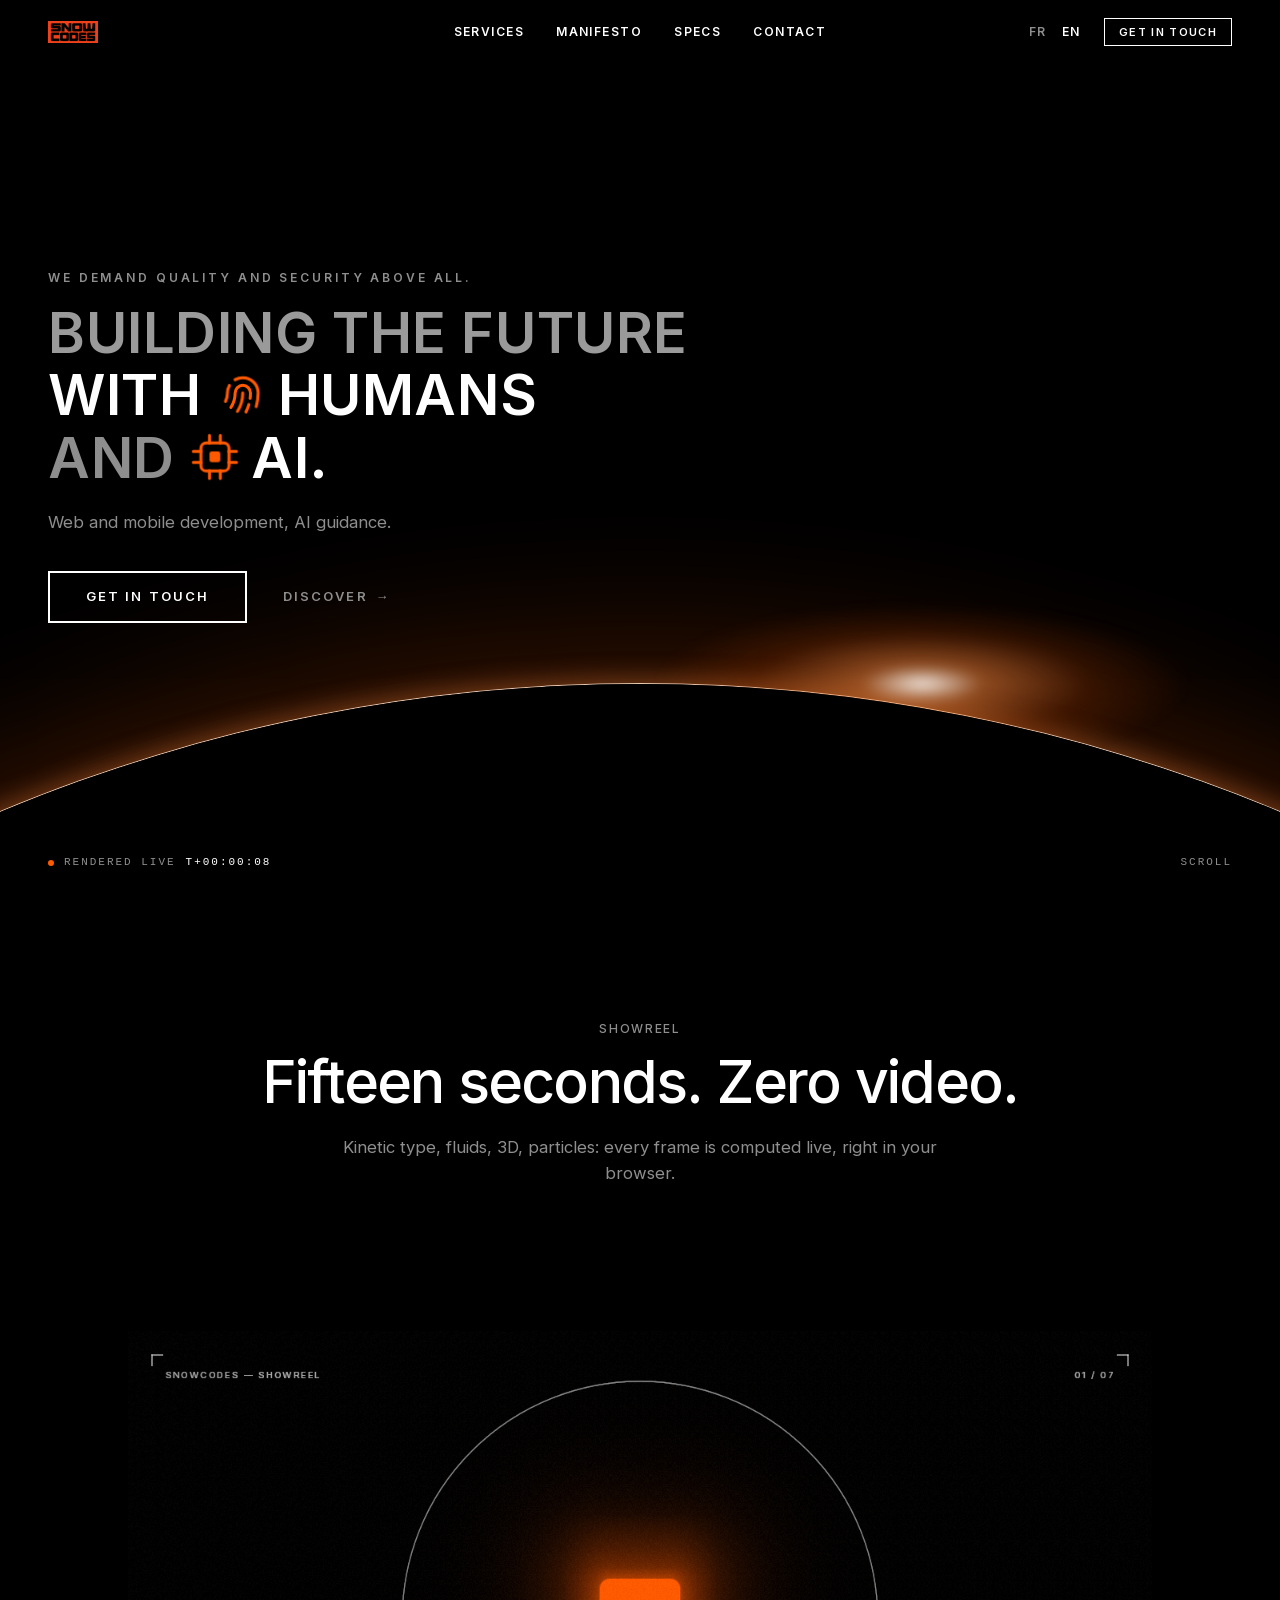
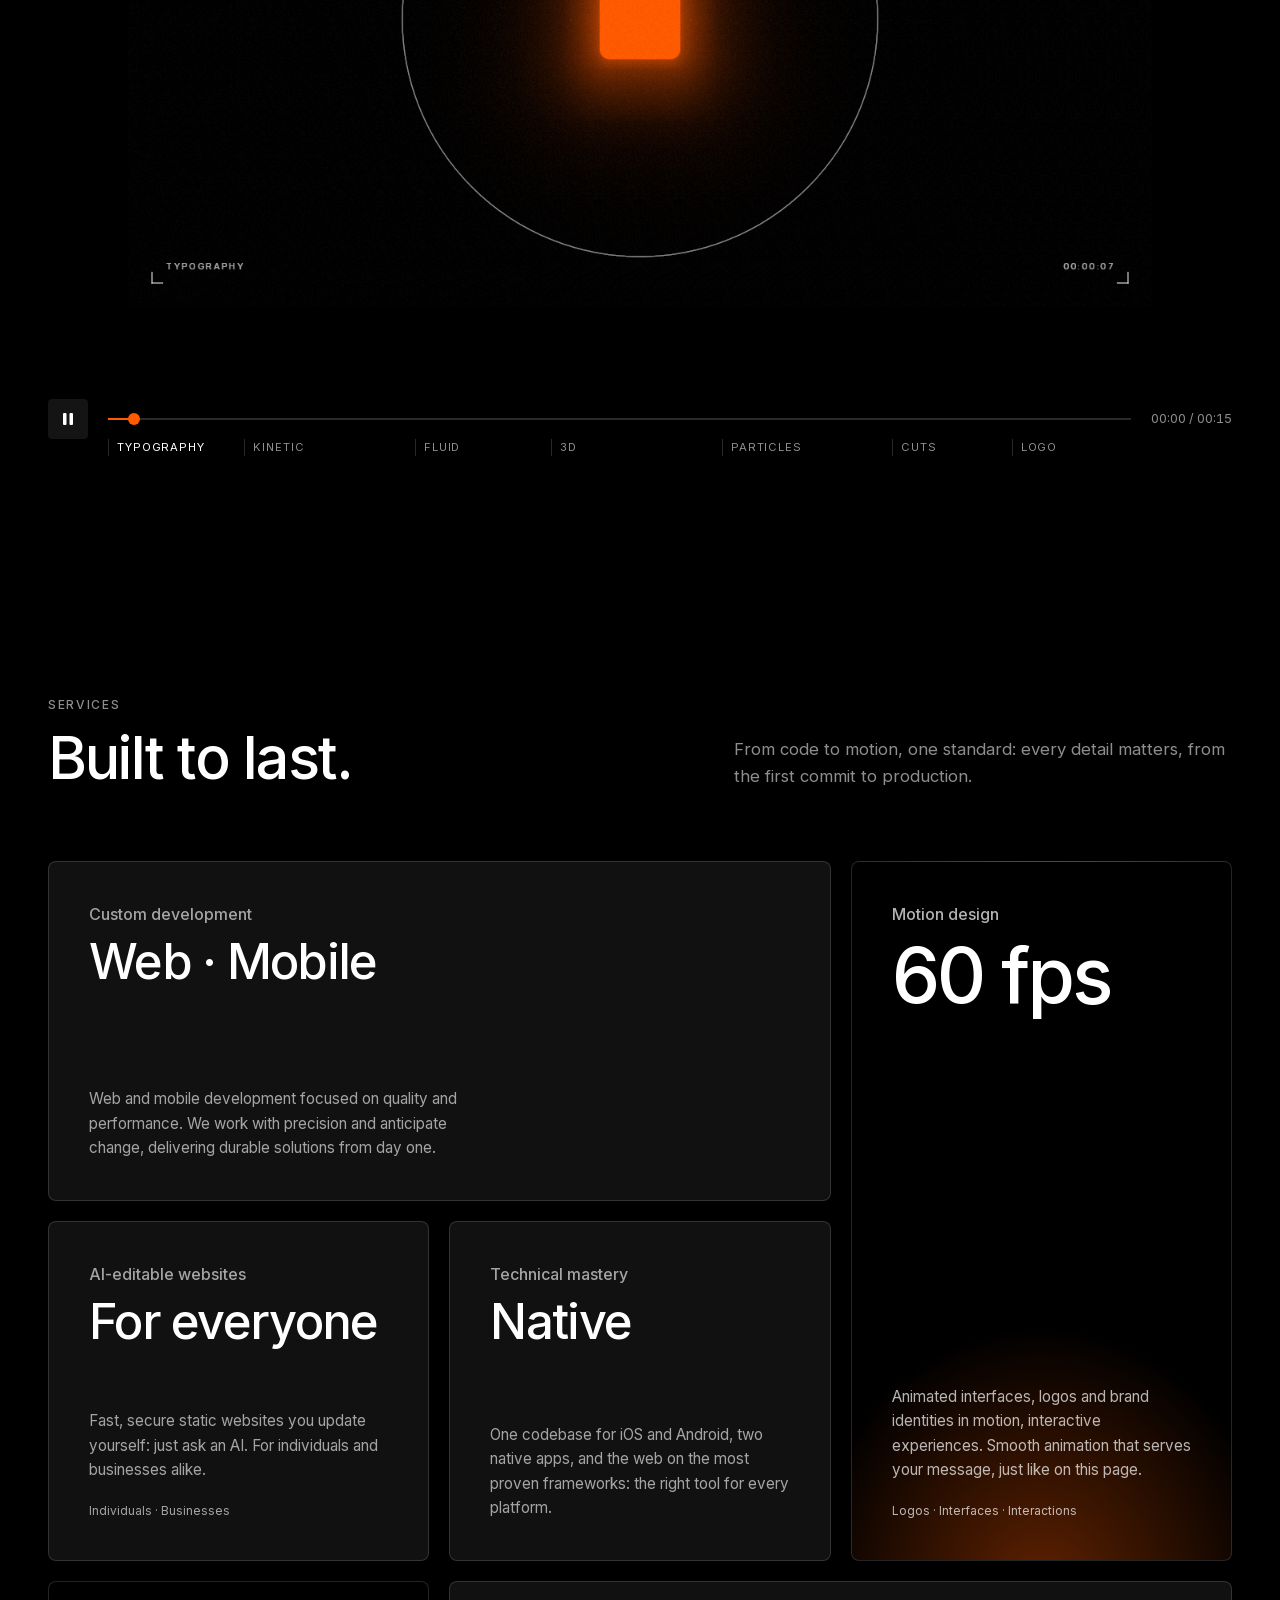
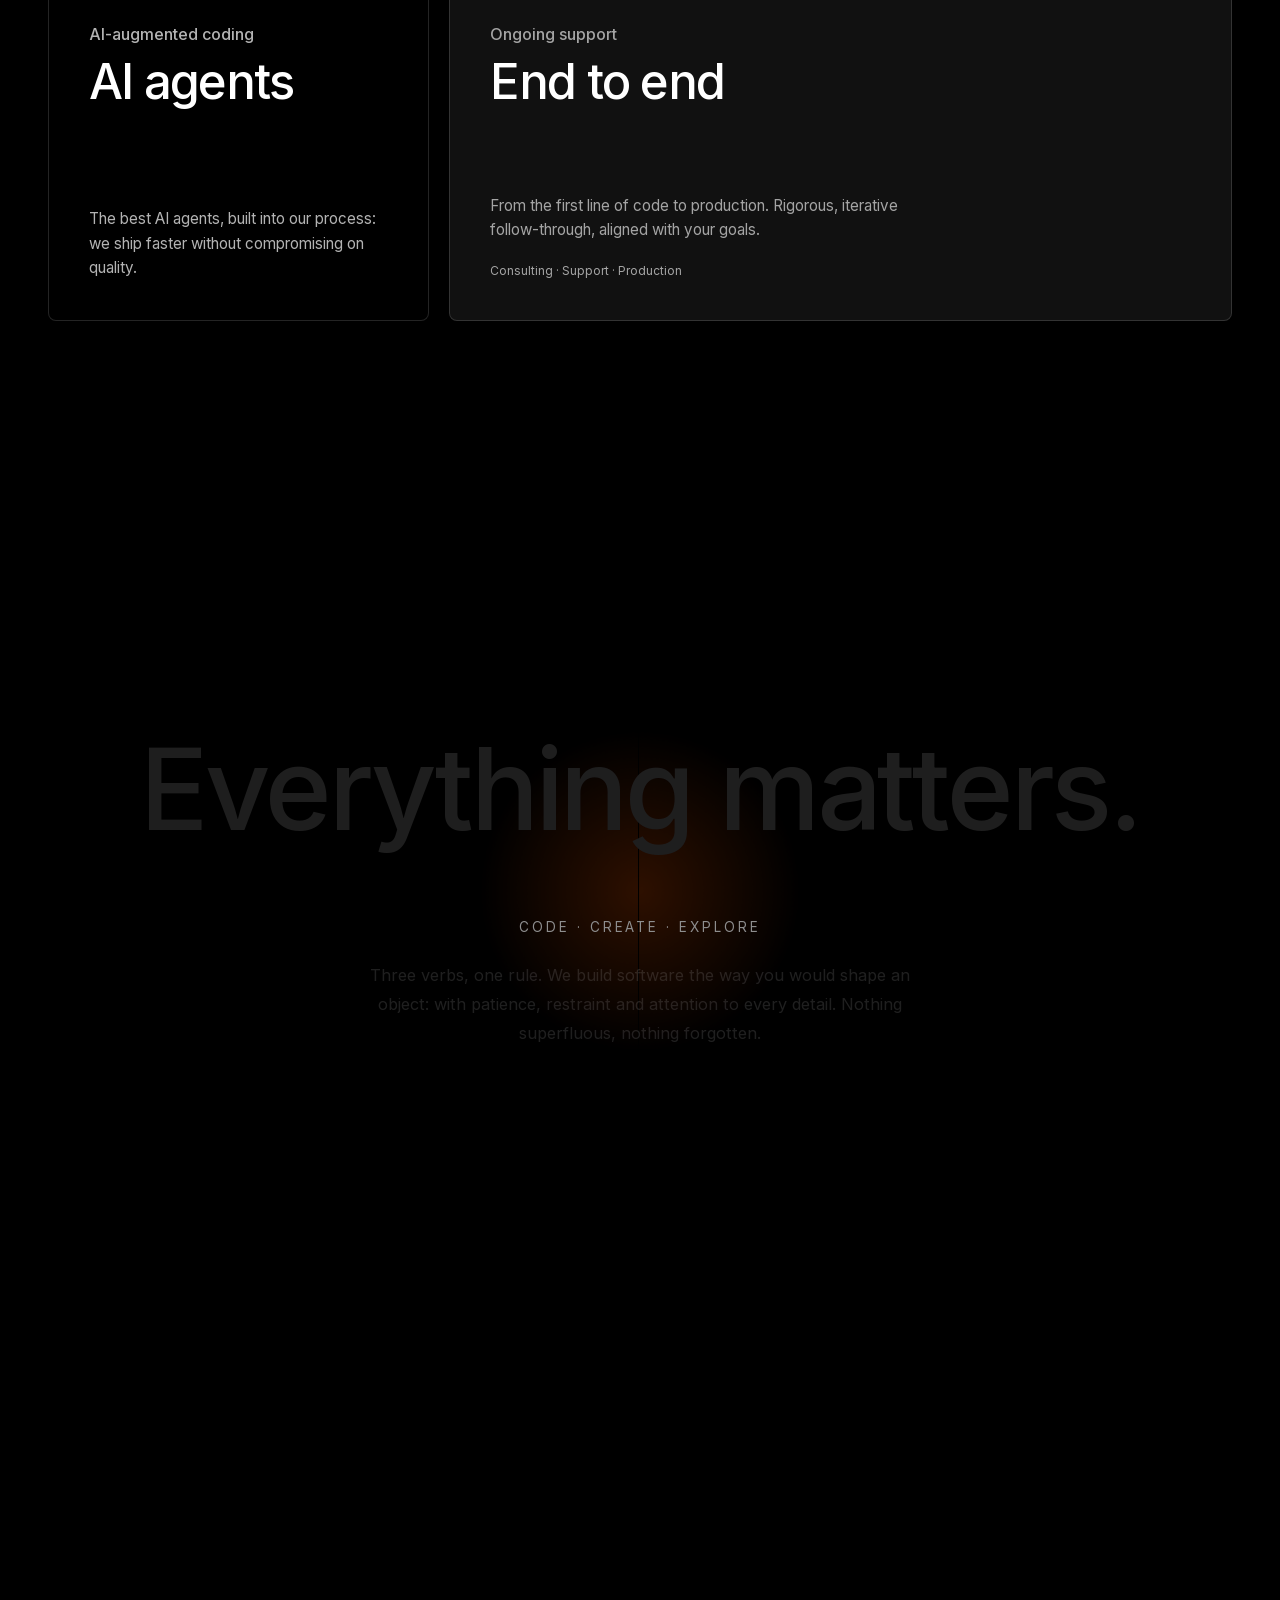
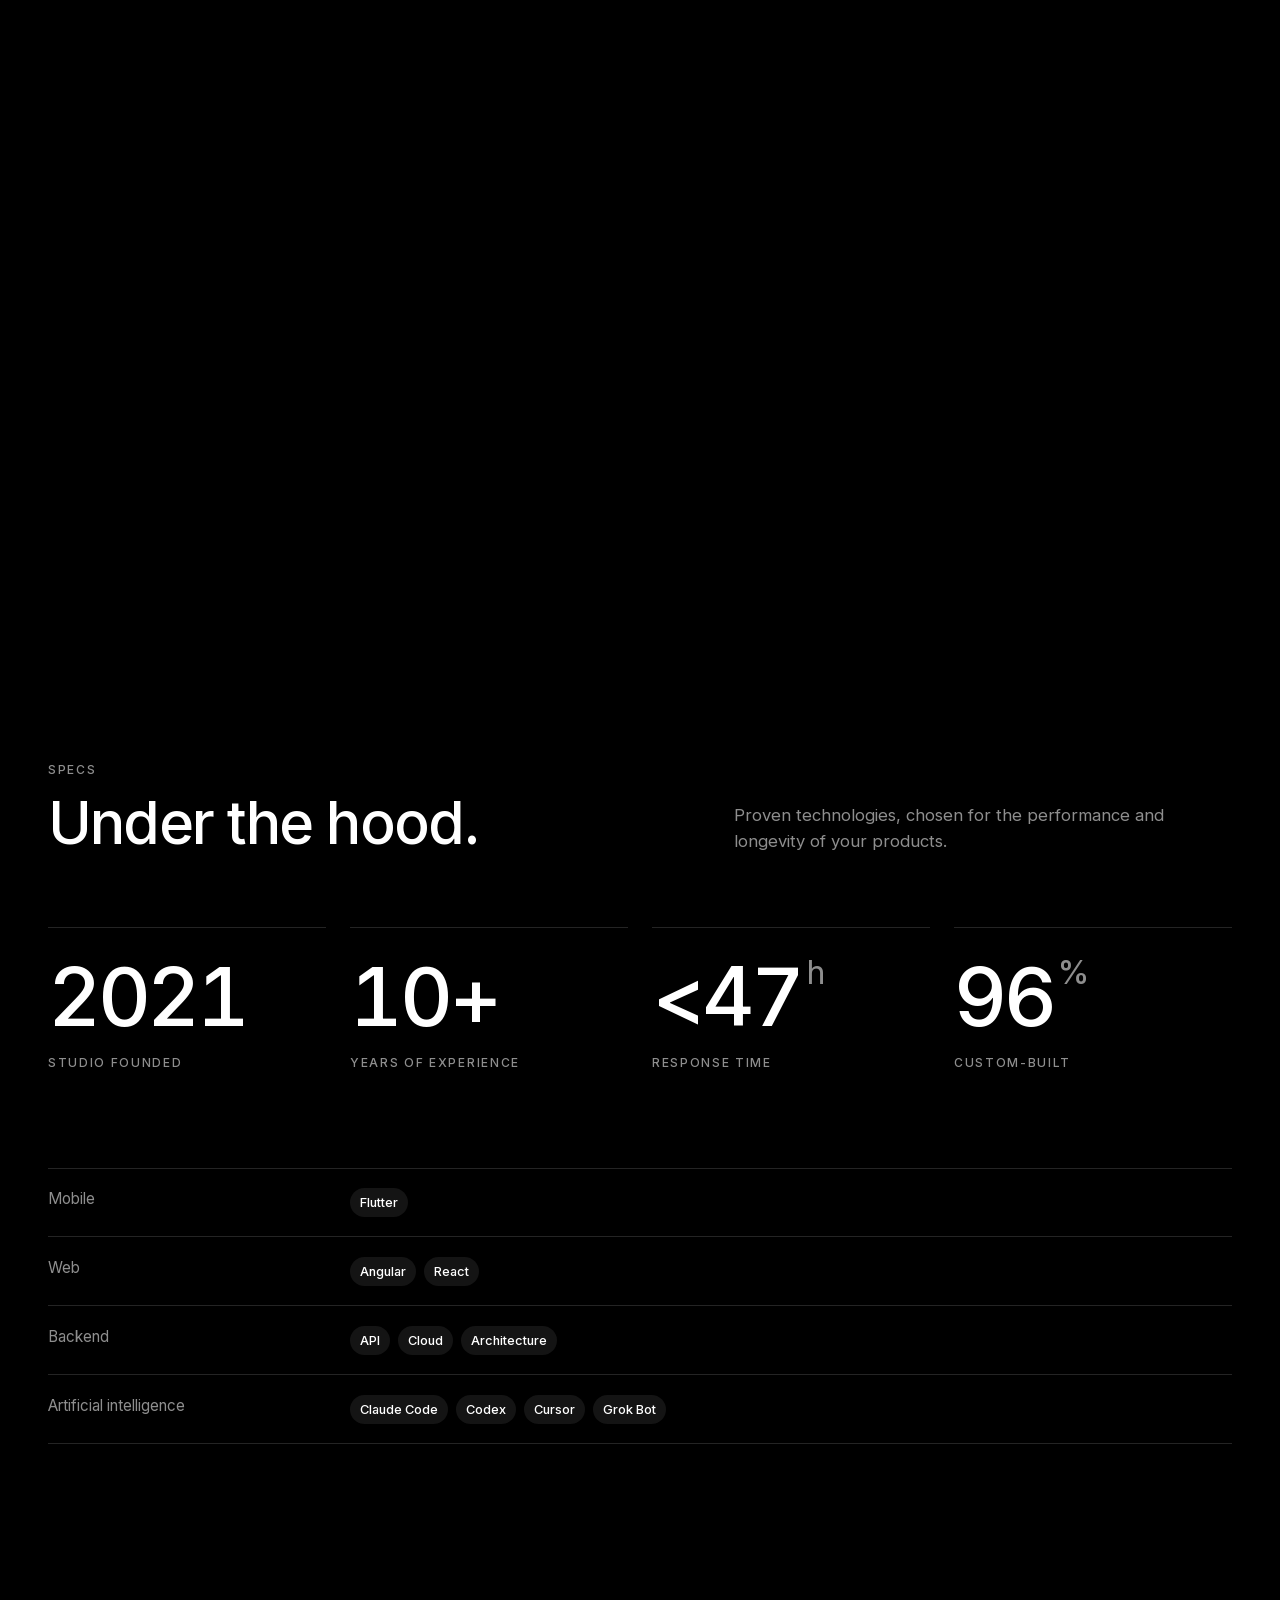
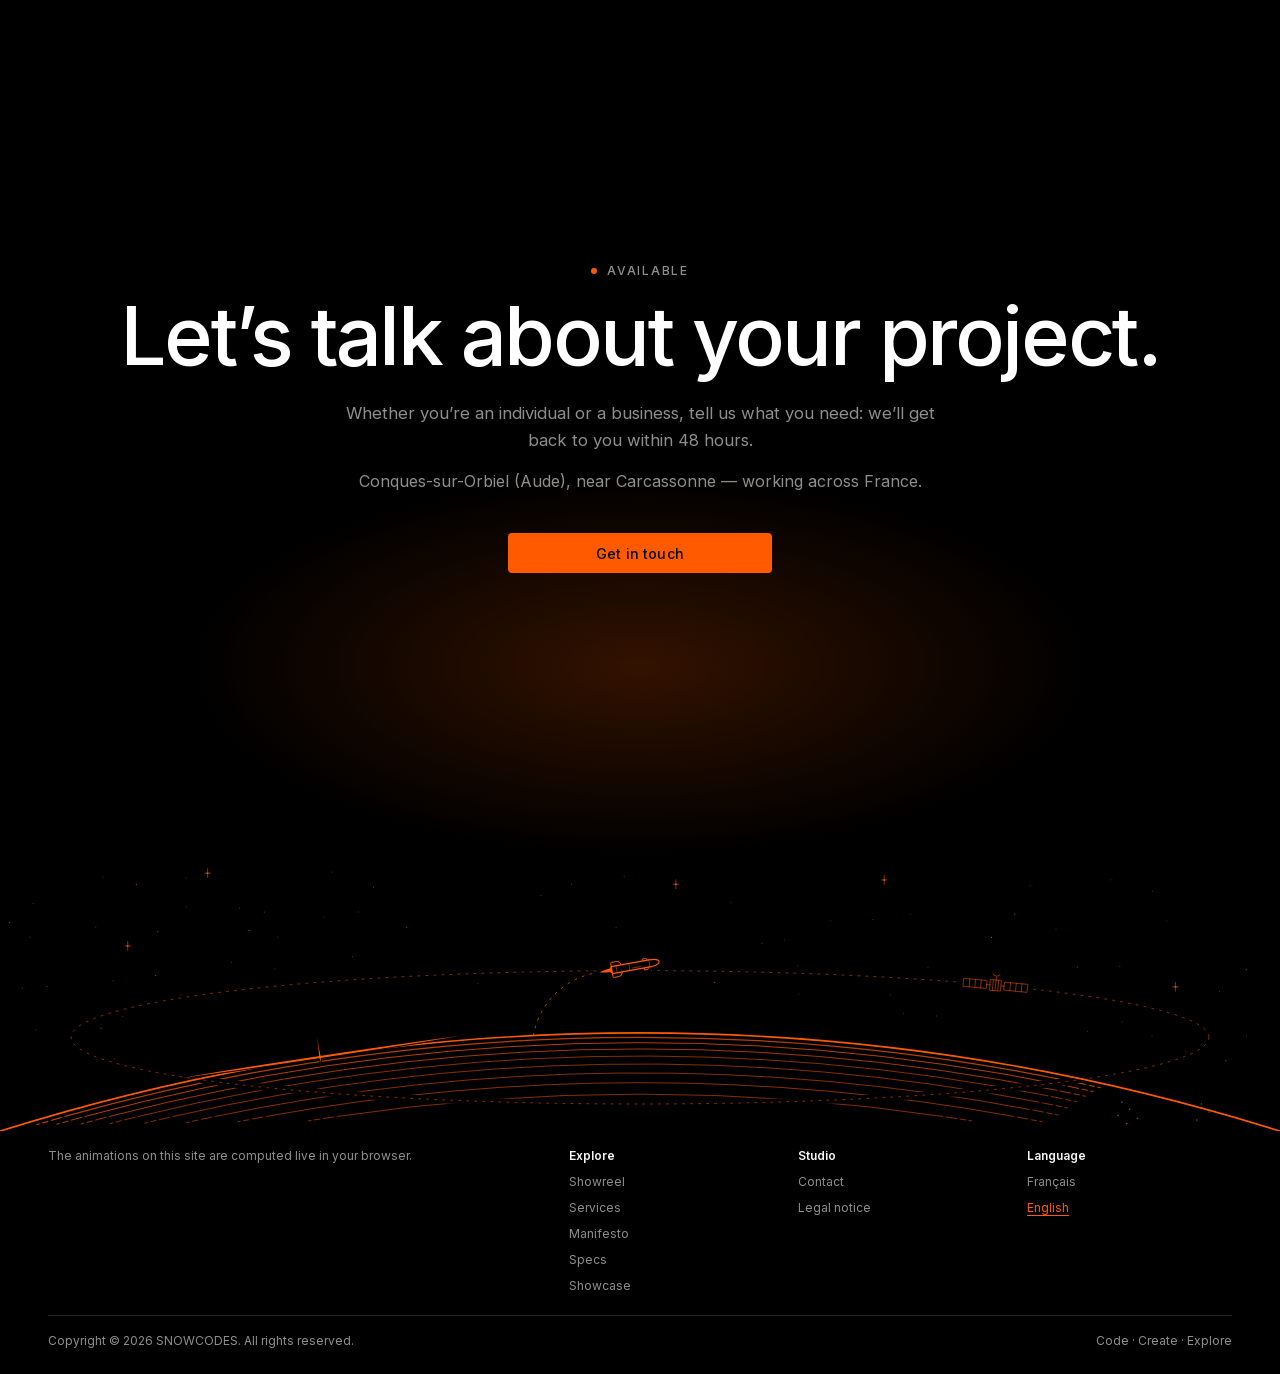
==== commit 84c3e6ee: "Deploy snowcodes-oss/snowcodes@fd54bd5c9a986a00efae3be3ff74493e5a08ace3" ====
--- a/en/index.html
+++ b/en/index.html
@@ -1 +1 @@
-<!DOCTYPE html><html lang="en"><head><meta charset="UTF-8"><meta name="viewport" content="width=device-width, initial-scale=1.0"><title>Snowcodes | Web &amp; mobile app development near Carcassonne</title><meta name="description" content="Web and mobile app studio in Conques-sur-Orbiel, near Carcassonne (Aude). Motion design and AI-editable websites. contact@snowcodes.fr."><link rel="canonical" href="https://snowcodes.fr/en/"><meta name="theme-color" content="#000000"><link rel="alternate" hreflang="fr-FR" href="https://snowcodes.fr/"><link rel="alternate" hreflang="en" href="https://snowcodes.fr/en/"><link rel="alternate" hreflang="x-default" href="https://snowcodes.fr/"><meta property="og:type" content="website"><meta property="og:site_name" content="SNOWCODES"><meta property="og:locale" content="en_GB"><meta property="og:locale:alternate" content="fr_FR"><meta property="og:title" content="Snowcodes | Web &amp; mobile app development near Carcassonne"><meta property="og:description" content="Web and mobile app studio in Conques-sur-Orbiel, near Carcassonne (Aude). Motion design and AI-editable websites. contact@snowcodes.fr."><meta property="og:url" content="https://snowcodes.fr/en/"><meta property="og:image" content="https://snowcodes.fr/assets/web/og.jpg"><meta property="og:image:type" content="image/jpeg"><meta property="og:image:width" content="1200"><meta property="og:image:height" content="630"><meta property="og:image:alt" content="SNOWCODES logo on a black background"><meta name="twitter:card" content="summary_large_image"><meta name="twitter:title" content="Snowcodes | Web &amp; mobile app development near Carcassonne"><meta name="twitter:description" content="Web and mobile app studio in Conques-sur-Orbiel, near Carcassonne (Aude). Motion design and AI-editable websites. contact@snowcodes.fr."><meta name="twitter:image" content="https://snowcodes.fr/assets/web/og.jpg"><meta name="twitter:image:alt" content="SNOWCODES logo on a black background"><link rel="icon" href="/favicon.ico" sizes="any"><link rel="icon" type="image/svg+xml" href="data:image/svg+xml,%3Csvg xmlns='http://www.w3.org/2000/svg' viewBox='0 0 100 100'%3E%3Crect width='100' height='100' fill='%23000'/%3E%3Crect x='22' y='22' width='56' height='56' rx='6' fill='%23FF5A00'/%3E%3C/svg%3E"><link rel="apple-touch-icon" href="/apple-touch-icon.png"><link rel="preload" href="/fonts/inter-latin.woff2" as="font" type="font/woff2" crossorigin><script type="application/ld+json">{"@context":"https://schema.org","@graph":[{"@type":["ProfessionalService","Organization"],"@id":"https://snowcodes.fr/#organization","name":"SNOWCODES","url":"https://snowcodes.fr/","logo":{"@type":"ImageObject","url":"https://snowcodes.fr/assets/web/logo.webp","width":1200,"height":530},"image":"https://snowcodes.fr/assets/web/og.jpg","email":"contact@snowcodes.fr","founder":{"@type":"Person","name":"Alexandre Ruiz"},"foundingDate":"2021","address":{"@type":"PostalAddress","streetAddress":"10 rue Gaston Leroux","postalCode":"11600","addressLocality":"Conques-sur-Orbiel","addressRegion":"Occitanie","addressCountry":"FR"},"areaServed":{"@type":"Country","name":"France"},"vatID":"FR21908464076","description":"Studio de développement web et mobile, de motion design et de sites éditables par IA.","knowsAbout":["Développement web","Applications mobiles","Motion design","Sites éditables par IA","Flutter","Angular","React"],"sameAs":["https://www.linkedin.com/company/snowcodes","https://github.com/snowcodes-oss"],"identifier":{"@type":"PropertyValue","propertyID":"SIREN","value":"908464076"}},{"@type":"WebSite","@id":"https://snowcodes.fr/#website","url":"https://snowcodes.fr/","name":"SNOWCODES","inLanguage":["fr-FR","en"],"publisher":{"@id":"https://snowcodes.fr/#organization"}}]}</script><link rel="stylesheet" href="/_astro/Layout.QeLO0lf5.css"></head><body><a class="skip" href="#content">Skip to content</a><!-- Header --><header id="header"><div class="wrap"><a href="#" class="logo"><picture><source srcset="/assets/web/logo.webp" type="image/webp"><img src="/assets/web/logo.png" alt="SNOWCODES" width="1200" height="530"></picture></a><ul class="menu"><li><a href="#services">Services</a></li><li><a href="#manifesto">Manifesto</a></li><li><a href="#specs">Specs</a></li><li><a href="#contact">Contact</a></li></ul><div class="menu-right"><nav class="lang" aria-label="Language"><a href="/" hreflang="fr-FR" lang="fr">FR<span class="sr-only">, Français</span></a><a href="/en/" hreflang="en" lang="en" aria-current="page">EN<span class="sr-only">, English</span></a></nav><a href="mailto:contact@snowcodes.fr" class="cta">Get in touch</a><button class="menu-btn" type="button" popovertarget="nav-panel">Menu</button></div></div></header><!-- Mobile nav: a native popover (Esc, focus and top layer for free) --><nav id="nav-panel" popover aria-label="Menu"><button class="menu-btn" type="button" popovertarget="nav-panel" popovertargetaction="hide" autofocus>Close</button><ul><li style="--i:0"><a href="#services">Services</a></li><li style="--i:1"><a href="#manifesto">Manifesto</a></li><li style="--i:2"><a href="#specs">Specs</a></li><li style="--i:3"><a href="#contact">Contact</a></li></ul></nav><main id="content"><section class="hero" id="top"><div class="horizon" aria-hidden="true"></div><div class="wrap hero-head"><p class="hero-kicker">We demand quality and security above all.</p><h1 class="hero-title" aria-label="Building the future, with humans and AI."><span class="ln" aria-hidden="true"><span class="w"><span style="--d:0.3s">Building</span></span> <span class="w"><span style="--d:0.39s">the</span></span> <span class="w"><span style="--d:0.48s">future</span></span> </span><span class="ln" aria-hidden="true"><span class="w"><span style="--d:0.75s">with</span></span> <span class="duo human"><svg class="ic" viewBox="0 0 24 24"><path pathLength="1" style="--k:0" d="M4.6 8.6a8.5 8.5 0 0 1 14.8 0"></path><path pathLength="1" style="--k:1" d="M3.4 13.2c0-1.2.2-2.3.5-3.3"></path><path pathLength="1" style="--k:2" d="M6.6 20.2c-1-2-1.5-4.3-1.5-6.7a6.9 6.9 0 0 1 13.8 0c0 1.2-.1 2.3-.3 3.4"></path><path pathLength="1" style="--k:3" d="M9.4 21.6c-.9-2.3-1.3-4.7-1.3-7.3a3.9 3.9 0 0 1 7.8 0c0 2.4-.4 4.6-1.2 6.8"></path><path pathLength="1" style="--k:4" d="M12 14.3c0 3 .5 5.6 1.4 8"></path><path pathLength="1" style="--k:5" d="M18 20.4c.4-1 .7-2.1.9-3.3"></path></svg><span class="w"><span style="--d:1.25s">humans</span></span></span></span><span class="ln" aria-hidden="true"><span class="plus">and</span> <span class="duo ai"><svg class="ic" viewBox="0 0 24 24"><rect pathLength="1" style="--k:0" x="5.5" y="5.5" width="13" height="13" rx="2.5"></rect><rect class="core" x="9.5" y="9.5" width="5" height="5" rx="1"></rect><path pathLength="1" style="--k:1" d="M9.5 2v3.5M14.5 2v3.5M9.5 18.5V22M14.5 18.5V22M2 9.5h3.5M2 14.5h3.5M18.5 9.5H22M18.5 14.5H22"></path></svg><span class="w"><span style="--d:2.6s">AI.</span></span></span></span></h1><p class="hero-sub">Web and mobile development, AI guidance.</p><div class="hero-cta"><a href="#contact" class="btn-x">Get in touch</a><a href="#services" class="link-x">Discover</a></div></div><div class="wrap telemetry"><span><i></i>Rendered live <b class="t-clock">T+00:00:00</b></span><a href="#showreel">Scroll</a></div></section><section class="block reel" id="showreel" data-play="Play" data-pause="Pause"><div class="wrap"><div class="sec-head-center reveal"><p class="eyebrow">Showreel</p><h2 class="sec-title">Fifteen seconds. Zero video.</h2><p class="sec-lead">Kinetic type, fluids, 3D, particles: every frame is computed live, right in your browser.</p></div></div><div class="reel-frame"><canvas role="img" aria-label="15-second SNOWCODES showreel, rendered in real time"></canvas></div><div class="wrap"><div class="reel-bar reveal" data-delay="2"><button class="reel-play" type="button" aria-label="Pause"><svg class="i-pause" viewBox="0 0 14 14" aria-hidden="true"><rect x="2" y="1" width="3.5" height="12" rx="1"></rect><rect x="8.5" y="1" width="3.5" height="12" rx="1"></rect></svg><svg class="i-play" viewBox="0 0 14 14" aria-hidden="true"><path d="M3 1.6v10.8a.7.7 0 0 0 1.05.6l8.9-5.4a.7.7 0 0 0 0-1.2L4.05 1a.7.7 0 0 0-1.05.6z"></path></svg></button><div class="reel-track"><input type="range" min="0" max="15" step="0.01" value="0" aria-label="Showreel position"><ol class="reel-chapters" data-names="Typography|Kinetic|Fluid|3D|Particles|Cuts|Logo"></ol></div><span class="reel-tc">00:00 / 00:15</span></div></div></section><section class="block" id="services"><div class="wrap"><div class="sec-head reveal"><div><p class="eyebrow">Services</p><h2 class="sec-title">Built to last.</h2></div><p class="sec-lead">From code to motion, one standard: every detail matters, from the first commit to production.</p></div><div class="bento"><article class="tile reveal"><h3>Custom development</h3><p class="big">Web · Mobile</p><p>Web and mobile development focused on quality and performance. We work with precision and anticipate change, delivering durable solutions from day one.</p></article><article class="tile reveal" data-delay="1"><h3>Motion design</h3><p class="big">60 fps</p><p>Animated interfaces, logos and brand identities in motion, interactive experiences. Smooth animation that serves your message, just like on this page.</p><small>Logos · Interfaces · Interactions</small></article><article class="tile reveal" data-delay="2"><h3>AI-editable websites</h3><p class="big">For everyone</p><p>Fast, secure static websites you update yourself: just ask an AI. For individuals and businesses alike.</p><small>Individuals · Businesses</small></article><article class="tile reveal"><h3>Technical mastery</h3><p class="big">Native</p><p>One codebase for iOS and Android, two native apps, and the web on the most proven frameworks: the right tool for every platform.</p></article><article class="tile reveal" data-delay="1"><h3>AI-augmented coding</h3><p class="big">AI agents</p><p>The best AI agents, built into our process: we ship faster without compromising on quality.</p></article><article class="tile reveal" data-delay="2"><h3>Ongoing support</h3><p class="big">End to end</p><p>From the first line of code to production. Rigorous, iterative follow-through, aligned with your goals.</p><small>Consulting · Support · Production</small></article></div></div></section><section class="manifesto" id="manifesto"><div class="m-pin"><div class="wrap"><p class="m-big"><span class="mw">Everything</span> <span class="mw em">matters.</span></p><p class="m-verbs">Code · Create · Explore</p><p class="m-text">Three verbs, one rule. We build software the way you would shape an object: with patience, restraint and attention to every detail. Nothing superfluous, nothing forgotten.</p></div></div></section><section class="block specs-sec" id="specs"><div class="wrap"><div class="sec-head reveal"><div><p class="eyebrow">Specs</p><h2 class="sec-title">Under the hood.</h2></div><p class="sec-lead">Proven technologies, chosen for the performance and longevity of your products.</p></div><ul class="figures reveal"><li><b>2021</b><small>Studio founded</small></li><li><b>10+</b><small>Years of experience</small></li><li><b>&lt;48<sup>h</sup></b><small>Response time</small></li><li><b>100<sup>%</sup></b><small>Custom-built</small></li></ul><ul class="spec-table reveal"><li style="--i:0"><span>Mobile</span><span class="tags"><i>Flutter</i></span></li><li style="--i:1"><span>Web</span><span class="tags"><i>Angular</i><i>React</i></span></li><li style="--i:2"><span>Backend</span><span class="tags"><i>API</i><i>Cloud</i><i>Architecture</i></span></li><li style="--i:3"><span>Artificial intelligence</span><span class="tags"><i>Claude Code</i><i>Codex</i><i>Cursor</i><i>Grok Bot</i></span></li></ul></div></section><section class="contact" id="contact"><div class="wrap"><p class="eyebrow status reveal"><i></i>Available</p><h2 class="sec-title reveal" data-delay="1">Let’s talk about your project.</h2><p class="sec-lead reveal" data-delay="1">Whether you’re an individual or a business, tell us what you need: we’ll get back to you within 48 hours.</p><p class="contact-where reveal" data-delay="1">Conques-sur-Orbiel (Aude), near Carcassonne — working across France.</p><div class="btns reveal" data-delay="2"><a href="mailto:contact@snowcodes.fr" class="btn btn-primary">Get in touch</a></div><p class="contact-mail reveal" data-delay="2"><a href="mailto:contact@snowcodes.fr">contact@snowcodes.fr</a></p></div></section><script type="module" src="/_astro/Home.astro_astro_type_script_index_0_lang.BuCk1Ku1.js"></script></main><footer class="fo" data-astro-cid-hzls3opy><!-- Illustration décorative (desktop puis mobile) : livrée par le designer (v2 « Orbite corrigée »), générateur hors dépôt. Retouches via le designer, pas à la main. --><svg class="fo-art fo-art--d" focusable="false" xmlns="http://www.w3.org/2000/svg" aria-hidden="true" preserveAspectRatio="xMidYMax slice" viewBox="0 0 1440 300" data-astro-cid-hzls3opy><path d="M312.3 82.6h.1m-3.2 35.4h.1m913.9 70.3zM138 171.5zm399.7-36.8h.1m834.1 8.7zM269.6 49.8zm94.6 10.1zm898.3 117.5zm-654-141.9h.1M857 89.3h.1M107.7 70.9h.1m774.5 14.7h.1m430.3-21.7zM33.5 82.5h.1m609.3-59.3h.1m-382.7 87.5h.1m562.1-67.3h.1m579.7 149.2h.1M209.3 16zM40.2 186.7zm857.1-72.1h.1m146.6 1.7zm9.6 54.7zM129 219.1zM693 71.4h.1m308.5 75.8h.1M373.3 9.2zm-75.7 45zM1296 193.4zm-36.2-78.2zM203.4 147h.1m199.6-93h.1m495.3 92.3h.1M116 14.9zm1133.3 2.9zm-233 150.2h.1M37.1 44.6h.1m1150.9 28.8zM982 62.6h.1M25.3 140.1zM1024 56.9zm-627.5 47.3h.1m900.1-73.4zm37.3 180.4zm-399.5-147h.1m-807.5 67zM702.2 14.1h.1M1159 24.2zm-949.6 24z" class="fo-s fo-f fo-o" data-astro-cid-hzls3opy></path><path d="M280.1 74.7h.1M52.7 137.8zm404.9-66.6zm-37.4-45.3h.1m791.6 89.9zM10.8 65.6zM1402 118.9zM113.7 184.8h.1M1115.5 82.6zM1379 221.3zM177.5 76zm-24.1-53zm988.2 33.5zm-337.7 76.6h.1m-628.9-7.6h.1" class="fo-s fo-d2 fo-o" data-astro-cid-hzls3opy></path><path d="M1322.4 138.2zm-1178.8-46h.1m850.9-74.3h.1m-761.2-7.6h.1m526.6 12.6h.1" class="fo-s fo-d3 fo-o" data-astro-cid-hzls3opy></path><path d="M1322.4 133.2v10m-3-5h6m-1181.7-51v10m-3-5h6m848-79.3v10m-3-5h6M233.6 5.3v10m-3-5h6m523.7 7.6v10m-3-5h6" class="fo-s fo-f fo-o" data-astro-cid-hzls3opy></path><path d="M73.2 284a2395 2395 0 0 1 1132.5-39.2m3.9.8 11.8 2.5m3.9.8 5.8 1.3m3.9.8 3 .7M57.8 288.4l11.5-3.3m-21.1 6.1 5.7-1.7m-12.4 3.6 2.8-.8" class="fo-s fo-w12 fo-o fo-a2" data-astro-cid-hzls3opy></path><path d="M95.8 284a2389 2389 0 0 1 1101.9-34.8m3.9.9 11.8 2.4m3.9.8 5.9 1.3m3.9.8 2.9.7M80.3 288.2l11.6-3.2m-21.2 5.9 5.8-1.6M64 292.8l2.8-.8" class="fo-s fo-o" data-astro-cid-hzls3opy></path><path d="M123.1 284a2382 2382 0 0 1 1065.6-29.4m4 .8 11.7 2.4m3.9.8 5.9 1.2m3.9.9 3 .6M107.6 288.1l11.6-3.1M98 290.7l5.8-1.6m-12.6 3.4 2.9-.8" class="fo-s fo-w09 fo-o fo-a2" data-astro-cid-hzls3opy></path><path d="M155.9 284A2374 2374 0 0 1 1179 260.8m3.9.8 11.8 2.3m3.9.8 5.9 1.3m3.9.8 2.9.6m-1071 20.5L152 285m-21.3 5.3 5.8-1.5m-12.6 3.3 2.9-.8" class="fo-s fo-f fo-o" data-astro-cid-hzls3opy></path><path d="M195 284a2365 2365 0 0 1 973.7-16.1m3.9.8 11.8 2.3m3.9.8 5.9 1.2m3.9.8 2.9.6M179.4 287.6l11.7-2.7m-21.4 5 5.9-1.4m-12.7 3 2.9-.7" class="fo-s fo-f fo-o fo-a2" data-astro-cid-hzls3opy></path><path d="M242.1 284a2355 2355 0 0 1 915.8-7.9m4 .7 11.8 2.3m3.9.8 5.9 1.2m3.9.7 2.9.6m-963.9 4.9 11.8-2.5m-21.5 4.6 5.8-1.3m-12.7 2.8 3-.6" class="fo-s fo-f fo-o" data-astro-cid-hzls3opy></path><path d="M299.6 284a2344 2344 0 0 1 840.8 0m3.9.7 11.8 2.2m3.9.8 5.9 1.1m3.9.8 3 .5m-888.9-3.2 11.8-2.2m-21.6 4.1 5.9-1.1m-12.8 2.4 3-.5" class="fo-s fo-f fo-o fo-a2" data-astro-cid-hzls3opy></path><path d="M379.5 284a2331 2331 0 0 1 681 0m3.9.6 11.9 1.8m4 .6 5.9.9m3.9.7 3 .5m-729.4-2.7 11.9-1.8m-21.8 3.3 5.9-.9m-12.8 2.1 3-.5" class="fo-s fo-f fo-o" data-astro-cid-hzls3opy></path><path d="M1262 268zm8.9 8zm-13.1 7zm21.9 3zm-12.1 6zm83.9-22zm8.9 9zm-14.1 9z" class="fo-s fo-w16 fo-o" data-astro-cid-hzls3opy></path><path d="M1211.8 243a640 75 0 0 1-983.6 0" class="fo-r" data-astro-cid-hzls3opy></path><path d="M-2 301.2a2400 2400 0 0 1 1444 0" class="fo-s fo-w16" data-astro-cid-hzls3opy></path><g class="fo-sun" data-astro-cid-hzls3opy><circle cx="360" cy="217.2" r="4.5" class="fo-k" data-astro-cid-hzls3opy></circle><path d="M359.8 216q36-5.5 72.1-10.7a5346 5346 0 0 1 86.3-12.1l-30.4 5-55.6 9-72 11.1zm.4 2.3q-36 5.5-72.1 10.7-27.9 4.1-55.8 7.9l-30.5 4.3 30.4-5.1 55.6-9 72-11.1zm-1-1a347 347 0 0 0-2.7-23.1l-1.9-12.6 1.9 12.5q1.9 11.5 4.3 22.9zm1.6-.3a46 46 0 0 0 .6 9.1 54 54 0 0 0-2.2-8.8z" class="fo-r fo-r2" data-astro-cid-hzls3opy></path><path d="M359.8 216q36-5.5 72.1-10.7a5346 5346 0 0 1 86.3-12.1l-30.4 5-55.6 9-72 11.1zm.4 2.3q-36 5.5-72.1 10.7-27.9 4.1-55.8 7.9l-30.5 4.3 30.4-5.1 55.6-9 72-11.1zm-1-1a347 347 0 0 0-2.7-23.1l-1.9-12.6 1.9 12.5q1.9 11.5 4.3 22.9zm1.6-.3a46 46 0 0 0 .6 9.1 54 54 0 0 0-2.2-8.8z" class="fo-g" data-astro-cid-hzls3opy></path><circle cx="360" cy="217.2" r="1.5" class="fo-g" data-astro-cid-hzls3opy></circle></g><ellipse cx="720" cy="195" class="fo-s fo-f fo-o fo-t" rx="640" ry="75" data-astro-cid-hzls3opy></ellipse><path d="m1084.2 133.1 71.6 6.8m-34.6-16.3-1.8 18.9" class="fo-r" data-astro-cid-hzls3opy></path><path d="m1114.6 130 12 1-1.2 12-12-1zm-30-1.4 25.9 2.5-.9 9-25.9-2.5zm45.8 4.4 25.9 2.4-.9 9-25.9-2.5z" class="fo-b fo-f fo-o" data-astro-cid-hzls3opy></path><path d="m1110 135.6 4 .3m12 1.2 4 .3m-9.4-6.9.3-4m-3.7-2.8a4 2 5.4 0 0 8 .7m-34.1 4.8-.9 9m7.3-8.3-.8 9m7.3-8.4-.9 9m33.8-6-.9 9m7.3-8.3-.8 9m7.3-8.4-.9 9m-31.3-13.6-1.2 12m4.2-11.7-1.2 12m4.2-11.7-1.2 12" class="fo-s fo-f fo-o" data-astro-cid-hzls3opy></path><path d="M600 193a87 87 0 0 1 70.6-70.6" class="fo-s fo-f fo-t" data-astro-cid-hzls3opy></path><g class="fo-rk" data-astro-cid-hzls3opy><path d="m729.1 109-1.6-2q-.5-.9-1.5-.7l-2.8.5q-1 .1-.4 1l1.4 2.1zm-30 5.4-.6-1.7q-1.3-3.7-5.2-3l-5.3 1q-1.2.1-1 1.3l.8 4.4zm31 .6-.7 2.5q-.2 1-1.2 1.2l-2.8.5q-1 .1-.7-.8l.6-2.6zm-30 5.3v1.7q.1 4-3.8 4.6l-5.3 1q-1.2.2-1.4-1l-.8-4.3zm-12.5-5 42.3-7.4c4.5-.8 11-1 11.6 2s-5.7 5.1-10.2 5.9l-42.3 7.5zm.2 1-1.1.8.8 4.9 1.3.3z" class="fo-r" data-astro-cid-hzls3opy></path><path d="M686.8 117.6c-3.8.4-8.5 2.5-12.3 4.1 4.1.3 9.3.6 13-.2z" class="fo-r fo-r3" data-astro-cid-hzls3opy></path><path d="m729.1 109-1.6-2q-.5-.9-1.5-.7l-2.8.5q-1 .1-.4 1l1.4 2.1zm-30 5.4-.6-1.7q-1.3-3.7-5.2-3l-5.3 1q-1.2.1-1 1.3l.8 4.4zm31 .6-.7 2.5q-.2 1-1.2 1.2l-2.8.5q-1 .1-.7-.8l.6-2.6zm-30 5.3v1.7q.1 4-3.8 4.6l-5.3 1q-1.2.2-1.4-1l-.8-4.3z" class="fo-b" data-astro-cid-hzls3opy></path><path d="m687.6 115.4 42.3-7.5c4.5-.8 11-1 11.6 2s-5.7 5.1-10.2 5.9l-42.3 7.5zm.2 1-1.1.7.8 4.9 1.3.3z" class="fo-b fo-w12" data-astro-cid-hzls3opy></path><path d="m693 114.4 1.4 7.9m12.9-10.4 1.4 7.9m21.2-11.9 1.4 7.9m-19.5 1.2 8.8-1.6" class="fo-s fo-f fo-o" data-astro-cid-hzls3opy></path><path d="M686.8 117.6c-3.8.4-8.5 2.5-12.3 4.1 4.1.3 9.3.6 13-.2z" class="fo-g" data-astro-cid-hzls3opy></path></g></svg><svg class="fo-art fo-art--m" focusable="false" xmlns="http://www.w3.org/2000/svg" aria-hidden="true" preserveAspectRatio="xMidYMax slice" viewBox="0 0 780 520" data-astro-cid-hzls3opy><path d="M-2 462.2a690 690 0 0 1 704.4-47.4m5.4 2.7 10.6 5.6m5.2 2.9 5.3 2.9m5.2 3 2.6 1.5" class="fo-s fo-w12 fo-o" data-astro-cid-hzls3opy></path><path d="M-2 476.8A678 678 0 0 1 690 422m5.4 2.7 10.7 5.5m5.3 2.8 5.2 2.9m5.3 2.9 2.6 1.4" class="fo-s fo-o" data-astro-cid-hzls3opy></path><path d="M-2 494.1a664 664 0 0 1 678.2-63.2m5.4 2.6 10.8 5.3m5.3 2.8 5.3 2.8m5.3 2.9 2.6 1.4" class="fo-s fo-w09 fo-o" data-astro-cid-hzls3opy></path><path d="M22.9 496a648 648 0 0 1 638.5-54.4m5.4 2.5 10.8 5.2m5.4 2.7 5.3 2.8m5.3 2.7 2.7 1.5M8.2 506.4l9.8-7m-19.4 14.2 4.8-3.6" class="fo-s fo-f fo-o" data-astro-cid-hzls3opy></path><path d="M55.7 496a630 630 0 0 1 590.1-41.7m5.5 2.4 10.9 5.1m5.4 2.6 5.3 2.7m5.4 2.7 2.7 1.4M40.6 505.8l10-6.6m-19.9 13.3 4.9-3.4m-12.3 8.6 2.5-1.7" class="fo-s fo-f fo-o" data-astro-cid-hzls3opy></path><path d="M95.1 496A610 610 0 0 1 630 469.2m5.5 2.4 10.9 4.9m5.4 2.6 5.5 2.6m5.3 2.6 2.7 1.4M79.5 504.9l10.4-6m-20.7 12.2 5.2-3.1m-12.8 7.9 2.6-1.6" class="fo-s fo-f fo-o" data-astro-cid-hzls3opy></path><path d="M515.2 343.3a340 95 0 0 1-250.4 0" class="fo-r" data-astro-cid-hzls3opy></path><path d="M-2 450.1a700 700 0 0 1 784 0" class="fo-s fo-w16" data-astro-cid-hzls3opy></path><g class="fo-sun" data-astro-cid-hzls3opy><circle cx="110" cy="388.4" r="9" class="fo-k" data-astro-cid-hzls3opy></circle><path d="M109.1 386.3a3160 3160 0 0 1 89.4-37.4l21.5-8.5a1984 1984 0 0 1-59.2 27.8q-24.8 11.5-49.9 22.3zm1.8 4.2A3165 3165 0 0 1 0 436.4l20.9-9.9a2665 2665 0 0 1 88.2-40.2zm-2.4-1.4a445 445 0 0 0-13-33.8l-7.9-18.2 8 18.1q7.3 16.6 15.9 32.6zm3-1.3a72 72 0 0 0 4.9 15.3 72 72 0 0 0-7.9-14z" class="fo-r fo-r2" data-astro-cid-hzls3opy></path><path d="M109.1 386.3a3160 3160 0 0 1 89.4-37.4l21.5-8.5a1984 1984 0 0 1-59.2 27.8q-24.8 11.5-49.9 22.3zm1.8 4.2A3165 3165 0 0 1 0 436.4l20.9-9.9a2665 2665 0 0 1 88.2-40.2zm-2.4-1.4a445 445 0 0 0-13-33.8l-7.9-18.2 8 18.1q7.3 16.6 15.9 32.6zm3-1.3a72 72 0 0 0 4.9 15.3 72 72 0 0 0-7.9-14z" class="fo-g" data-astro-cid-hzls3opy></path><circle cx="110" cy="388.4" r="3" class="fo-g" data-astro-cid-hzls3opy></circle></g><ellipse cx="390" cy="255" class="fo-s fo-f fo-o fo-t" rx="340" ry="95" data-astro-cid-hzls3opy></ellipse><path d="M300 335.8a110 110 0 0 1 46.5-80.5" class="fo-s fo-f fo-t" data-astro-cid-hzls3opy></path><g class="fo-rk" data-astro-cid-hzls3opy><path d="m425 194.5-3.8-2q-1.3-.9-2.6 0l-3.7 2.6q-1.3 1 0 1.7l3.6 2.3zm-40 28-2-2q-4.3-4.5-9.5-.9l-7.1 5q-1.6 1-.5 2.7l4 5.7zm45.5-20.2.7 4.3q.3 1.5-1 2.5l-3.7 2.5q-1.3 1-1.6-.6l-1-4zm-40 28 1.2 2.5q2.8 5.7-2.4 9.4l-7.1 5q-1.6 1-2.7-.5l-4-5.8zm-21.4 1.4 56.3-39.4c6-4.2 15.3-8.8 18.1-4.9s-4.9 11.2-10.7 15.3l-56.4 39.5zm.9 1.3-1.1 1.8 4.5 6.5 2-.4z" class="fo-r" data-astro-cid-hzls3opy></path><path d="M369.3 235.4a78 78 0 0 0-15 14.4 78 78 0 0 0 18.7-9.1z" class="fo-r fo-r3" data-astro-cid-hzls3opy></path><path d="m425 194.5-3.8-2q-1.3-.9-2.6 0l-3.7 2.6q-1.3 1 0 1.7l3.6 2.3zm-40 28-2-2q-4.3-4.5-9.5-.9l-7.1 5q-1.6 1-.5 2.7l4 5.7zm45.5-20.2.7 4.3q.3 1.5-1 2.5l-3.7 2.5q-1.3 1-1.6-.6l-1-4zm-40 28 1.2 2.5q2.8 5.7-2.4 9.4l-7.1 5q-1.6 1-2.7-.5l-4-5.8z" class="fo-b" data-astro-cid-hzls3opy></path><path d="m369 231.7 56.4-39.4c6-4.2 15.3-8.8 18.1-4.9s-4.9 11.2-10.7 15.3l-56.4 39.5zm1 1.3-1.1 1.8 4.5 6.5 2-.4z" class="fo-b fo-w12" data-astro-cid-hzls3opy></path><path d="m376.3 226.7 7.3 10.5m11.7-23.8 7.3 10.4m22.8-31.5 7.4 10.4m-27.6 15 11.8-8.2" class="fo-s fo-f fo-o" data-astro-cid-hzls3opy></path><path d="M369.3 235.4a78 78 0 0 0-15 14.4 78 78 0 0 0 18.7-9.1z" class="fo-g" data-astro-cid-hzls3opy></path></g></svg><div class="wrap" data-astro-cid-hzls3opy><div class="fo-id" data-astro-cid-hzls3opy><p class="fine" data-astro-cid-hzls3opy>The animations on this site are computed live in your browser.</p></div><nav class="dir" aria-label="Site links" data-astro-cid-hzls3opy><div data-astro-cid-hzls3opy><h2 data-astro-cid-hzls3opy>Explore</h2><a href="#showreel" data-astro-cid-hzls3opy>Showreel</a><a href="#services" data-astro-cid-hzls3opy>Services</a><a href="#manifesto" data-astro-cid-hzls3opy>Manifesto</a><a href="#specs" data-astro-cid-hzls3opy>Specs</a><a href="/en/showcase/" data-astro-cid-hzls3opy>Showcase</a></div><div data-astro-cid-hzls3opy><h2 data-astro-cid-hzls3opy>Studio</h2><a href="#contact" data-astro-cid-hzls3opy>Contact</a><a href="/en/mentions-legales/" data-astro-cid-hzls3opy>Legal notice</a></div><div data-astro-cid-hzls3opy><h2 data-astro-cid-hzls3opy>Language</h2><a href="/" hreflang="fr-FR" lang="fr" data-astro-cid-hzls3opy>Français</a><a href="/en/" hreflang="en" lang="en" aria-current="page" data-astro-cid-hzls3opy>English</a></div></nav><div class="bottom" data-astro-cid-hzls3opy><span data-astro-cid-hzls3opy>Copyright &copy; <span id="year" data-astro-cid-hzls3opy>2026</span> SNOWCODES. All rights reserved.</span><span data-astro-cid-hzls3opy>Code · Create · Explore</span></div></div></footer><script type="module" src="/_astro/Layout.astro_astro_type_script_index_0_lang.I574Bdt9.js"></script></body></html>+<!DOCTYPE html><html lang="en"><head><meta charset="UTF-8"><meta name="viewport" content="width=device-width, initial-scale=1.0"><title>Snowcodes | Web &amp; mobile app development near Carcassonne</title><meta name="description" content="Web and mobile app studio in Conques-sur-Orbiel, near Carcassonne (Aude). Motion design and AI-editable websites. contact@snowcodes.fr."><link rel="canonical" href="https://snowcodes.fr/en/"><meta name="theme-color" content="#000000"><link rel="alternate" hreflang="fr-FR" href="https://snowcodes.fr/"><link rel="alternate" hreflang="en" href="https://snowcodes.fr/en/"><link rel="alternate" hreflang="x-default" href="https://snowcodes.fr/"><meta property="og:type" content="website"><meta property="og:site_name" content="SNOWCODES"><meta property="og:locale" content="en_GB"><meta property="og:locale:alternate" content="fr_FR"><meta property="og:title" content="Snowcodes | Web &amp; mobile app development near Carcassonne"><meta property="og:description" content="Web and mobile app studio in Conques-sur-Orbiel, near Carcassonne (Aude). Motion design and AI-editable websites. contact@snowcodes.fr."><meta property="og:url" content="https://snowcodes.fr/en/"><meta property="og:image" content="https://snowcodes.fr/assets/web/og.jpg"><meta property="og:image:type" content="image/jpeg"><meta property="og:image:width" content="1200"><meta property="og:image:height" content="630"><meta property="og:image:alt" content="SNOWCODES logo on a black background"><meta name="twitter:card" content="summary_large_image"><meta name="twitter:title" content="Snowcodes | Web &amp; mobile app development near Carcassonne"><meta name="twitter:description" content="Web and mobile app studio in Conques-sur-Orbiel, near Carcassonne (Aude). Motion design and AI-editable websites. contact@snowcodes.fr."><meta name="twitter:image" content="https://snowcodes.fr/assets/web/og.jpg"><meta name="twitter:image:alt" content="SNOWCODES logo on a black background"><link rel="icon" href="/favicon.ico" sizes="any"><link rel="icon" type="image/svg+xml" href="data:image/svg+xml,%3Csvg xmlns='http://www.w3.org/2000/svg' viewBox='0 0 100 100'%3E%3Crect width='100' height='100' fill='%23000'/%3E%3Crect x='22' y='22' width='56' height='56' rx='6' fill='%23FF5A00'/%3E%3C/svg%3E"><link rel="apple-touch-icon" href="/apple-touch-icon.png"><link rel="preload" href="/fonts/inter-latin.woff2" as="font" type="font/woff2" crossorigin><script type="application/ld+json">{"@context":"https://schema.org","@graph":[{"@type":["ProfessionalService","Organization"],"@id":"https://snowcodes.fr/#organization","name":"SNOWCODES","url":"https://snowcodes.fr/","logo":{"@type":"ImageObject","url":"https://snowcodes.fr/assets/web/logo.webp","width":1200,"height":530},"image":"https://snowcodes.fr/assets/web/og.jpg","email":"contact@snowcodes.fr","founder":{"@type":"Person","name":"Alexandre Ruiz"},"foundingDate":"2021","address":{"@type":"PostalAddress","streetAddress":"10 rue Gaston Leroux","postalCode":"11600","addressLocality":"Conques-sur-Orbiel","addressRegion":"Occitanie","addressCountry":"FR"},"areaServed":{"@type":"Country","name":"France"},"vatID":"FR21908464076","description":"Studio de développement web et mobile, de motion design et de sites éditables par IA.","knowsAbout":["Développement web","Applications mobiles","Motion design","Sites éditables par IA","Flutter","Angular","React"],"sameAs":["https://www.linkedin.com/company/snowcodes","https://github.com/snowcodes-oss"],"identifier":{"@type":"PropertyValue","propertyID":"SIREN","value":"908464076"}},{"@type":"WebSite","@id":"https://snowcodes.fr/#website","url":"https://snowcodes.fr/","name":"SNOWCODES","inLanguage":["fr-FR","en"],"publisher":{"@id":"https://snowcodes.fr/#organization"}}]}</script><link rel="stylesheet" href="/_astro/Layout.P5oTgOU6.css"></head><body><a class="skip" href="#content">Skip to content</a><!-- Header --><header id="header"><div class="wrap"><a href="#" class="logo"><picture><source srcset="/assets/web/logo.webp" type="image/webp"><img src="/assets/web/logo.png" alt="SNOWCODES" width="1200" height="530"></picture></a><ul class="menu"><li><a href="#services">Services</a></li><li><a href="#manifesto">Manifesto</a></li><li><a href="#specs">Specs</a></li><li><a href="#contact">Contact</a></li></ul><div class="menu-right"><nav class="lang" aria-label="Language"><a href="/" hreflang="fr-FR" lang="fr">FR<span class="sr-only">, Français</span></a><a href="/en/" hreflang="en" lang="en" aria-current="page">EN<span class="sr-only">, English</span></a></nav><a href="mailto:contact@snowcodes.fr" class="cta">Get in touch</a><button class="menu-btn" type="button" popovertarget="nav-panel">Menu</button></div></div></header><!-- Mobile nav: a native popover (Esc, focus and top layer for free) --><nav id="nav-panel" popover aria-label="Menu"><button class="menu-btn" type="button" popovertarget="nav-panel" popovertargetaction="hide" autofocus>Close</button><ul><li style="--i:0"><a href="#services">Services</a></li><li style="--i:1"><a href="#manifesto">Manifesto</a></li><li style="--i:2"><a href="#specs">Specs</a></li><li style="--i:3"><a href="#contact">Contact</a></li></ul></nav><main id="content"><section class="hero" id="top"><div class="horizon" aria-hidden="true"></div><div class="wrap hero-head"><p class="hero-kicker">We demand quality and security above all.</p><h1 class="hero-title" aria-label="Building the future, with humans and AI."><span class="ln" aria-hidden="true"><span class="w"><span style="--d:0.3s">Building</span></span> <span class="w"><span style="--d:0.39s">the</span></span> <span class="w"><span style="--d:0.48s">future</span></span> </span><span class="ln" aria-hidden="true"><span class="w"><span style="--d:0.75s">with</span></span> <span class="duo human"><svg class="ic" viewBox="0 0 24 24"><!-- Fingerprint: svgrepo.com/svg/532315, split into its strokes so they draw one by one --><path pathLength="1" style="--k:0" d="M18.6156 17.4359C19.1883 15.4236 19.4949 13.2993 19.4949 11.1033C19.4949 7.18026 16.3147 4 12.3916 4C11.0978 4 9.88477 4.34591 8.83997 4.9503"></path><path pathLength="1" style="--k:1" d="M4.40039 14.9783C4.96924 13.8073 5.28831 12.4926 5.28831 11.1033C5.28831 9.8095 5.63422 8.59646 6.2386 7.55166"></path><path pathLength="1" style="--k:2" d="M6.89258 17.7897C6.9083 17.7633 6.92441 17.7369 6.9409 17.7107C8.14358 15.7988 8.8398 13.5379 8.8398 11.1034C8.8398 9.14189 10.4299 7.55176 12.3915 7.55176C14.353 7.55176 15.9431 9.14189 15.9431 11.1034C15.9431 12.0065 15.8816 12.8957 15.7626 13.7672"></path><path pathLength="1" style="--k:3" d="M13.8825 19.8437C14.4257 18.7596 14.871 17.6179 15.2069 16.4309"></path><path pathLength="1" style="--k:4" d="M12.3915 11.1035C12.3915 14.2265 11.4958 17.1403 9.94727 19.6019"></path></svg><span class="w"><span style="--d:1.25s">humans</span></span></span></span><span class="ln" aria-hidden="true"><span class="plus">and</span> <span class="duo ai"><svg class="ic" viewBox="0 0 24 24"><rect pathLength="1" style="--k:0" x="5.5" y="5.5" width="13" height="13" rx="2.5"></rect><rect class="core" x="9.5" y="9.5" width="5" height="5" rx="1"></rect><path pathLength="1" style="--k:1" d="M9.5 2v3.5M14.5 2v3.5M9.5 18.5V22M14.5 18.5V22M2 9.5h3.5M2 14.5h3.5M18.5 9.5H22M18.5 14.5H22"></path></svg><span class="w"><span style="--d:2.6s">AI.</span></span></span></span></h1><p class="hero-sub">Web and mobile development, AI guidance.</p><div class="hero-cta"><a href="#contact" class="btn-x">Get in touch</a><a href="#services" class="link-x">Discover</a></div></div><div class="wrap telemetry"><span><i></i>Rendered live <b class="t-clock">T+00:00:00</b></span><a href="#showreel">Scroll</a></div></section><section class="block reel" id="showreel" data-play="Play" data-pause="Pause"><div class="wrap"><div class="sec-head-center reveal"><p class="eyebrow">Showreel</p><h2 class="sec-title">Fifteen seconds. Zero video.</h2><p class="sec-lead">Kinetic type, fluids, 3D, particles: every frame is computed live, right in your browser.</p></div></div><div class="reel-frame"><canvas role="img" aria-label="15-second SNOWCODES showreel, rendered in real time"></canvas></div><div class="wrap"><div class="reel-bar reveal" data-delay="2"><button class="reel-play" type="button" aria-label="Pause"><svg class="i-pause" viewBox="0 0 14 14" aria-hidden="true"><rect x="2" y="1" width="3.5" height="12" rx="1"></rect><rect x="8.5" y="1" width="3.5" height="12" rx="1"></rect></svg><svg class="i-play" viewBox="0 0 14 14" aria-hidden="true"><path d="M3 1.6v10.8a.7.7 0 0 0 1.05.6l8.9-5.4a.7.7 0 0 0 0-1.2L4.05 1a.7.7 0 0 0-1.05.6z"></path></svg></button><div class="reel-track"><input type="range" min="0" max="15" step="0.01" value="0" aria-label="Showreel position"><ol class="reel-chapters" data-names="Typography|Kinetic|Fluid|3D|Particles|Cuts|Logo"></ol></div><span class="reel-tc">00:00 / 00:15</span></div></div></section><section class="block" id="services"><div class="wrap"><div class="sec-head reveal"><div><p class="eyebrow">Services</p><h2 class="sec-title">Built to last.</h2></div><p class="sec-lead">From code to motion, one standard: every detail matters, from the first commit to production.</p></div><div class="bento"><article class="tile reveal"><h3>Custom development</h3><p class="big">Web · Mobile</p><p>Web and mobile development focused on quality and performance. We work with precision and anticipate change, delivering durable solutions from day one.</p></article><article class="tile reveal" data-delay="1"><h3>Motion design</h3><p class="big">60 fps</p><p>Animated interfaces, logos and brand identities in motion, interactive experiences. Smooth animation that serves your message, just like on this page.</p><small>Logos · Interfaces · Interactions</small></article><article class="tile reveal" data-delay="2"><h3>AI-editable websites</h3><p class="big">For everyone</p><p>Fast, secure static websites you update yourself: just ask an AI. For individuals and businesses alike.</p><small>Individuals · Businesses</small></article><article class="tile reveal"><h3>Technical mastery</h3><p class="big">Native</p><p>One codebase for iOS and Android, two native apps, and the web on the most proven frameworks: the right tool for every platform.</p></article><article class="tile reveal" data-delay="1"><h3>AI-augmented coding</h3><p class="big">AI agents</p><p>The best AI agents, built into our process: we ship faster without compromising on quality.</p></article><article class="tile reveal" data-delay="2"><h3>Ongoing support</h3><p class="big">End to end</p><p>From the first line of code to production. Rigorous, iterative follow-through, aligned with your goals.</p><small>Consulting · Support · Production</small></article></div></div></section><section class="manifesto" id="manifesto"><div class="m-pin"><div class="wrap"><p class="m-big"><span class="mw">Everything</span> <span class="mw em">matters.</span></p><p class="m-verbs">Code · Create · Explore</p><p class="m-text">Three verbs, one rule. We build software the way you would shape an object: with patience, restraint and attention to every detail. Nothing superfluous, nothing forgotten.</p></div></div></section><section class="block specs-sec" id="specs"><div class="wrap"><div class="sec-head reveal"><div><p class="eyebrow">Specs</p><h2 class="sec-title">Under the hood.</h2></div><p class="sec-lead">Proven technologies, chosen for the performance and longevity of your products.</p></div><ul class="figures reveal"><li><b>2021</b><small>Studio founded</small></li><li><b>10+</b><small>Years of experience</small></li><li><b>&lt;48<sup>h</sup></b><small>Response time</small></li><li><b>100<sup>%</sup></b><small>Custom-built</small></li></ul><ul class="spec-table reveal"><li style="--i:0"><span>Mobile</span><span class="tags"><i>Flutter</i></span></li><li style="--i:1"><span>Web</span><span class="tags"><i>Angular</i><i>React</i></span></li><li style="--i:2"><span>Backend</span><span class="tags"><i>API</i><i>Cloud</i><i>Architecture</i></span></li><li style="--i:3"><span>Artificial intelligence</span><span class="tags"><i>Claude Code</i><i>Codex</i><i>Cursor</i><i>Grok Bot</i></span></li></ul></div></section><section class="contact" id="contact"><div class="wrap"><p class="eyebrow status reveal"><i></i>Available</p><h2 class="sec-title reveal" data-delay="1">Let’s talk about your project.</h2><p class="sec-lead reveal" data-delay="1">Whether you’re an individual or a business, tell us what you need: we’ll get back to you within 48 hours.</p><p class="contact-where reveal" data-delay="1">Conques-sur-Orbiel (Aude), near Carcassonne — working across France.</p><div class="btns reveal" data-delay="2"><a href="mailto:contact@snowcodes.fr" class="btn btn-primary">Get in touch</a></div></div></section><script type="module" src="/_astro/Home.astro_astro_type_script_index_0_lang.BuCk1Ku1.js"></script></main><footer class="fo" data-astro-cid-hzls3opy><svg class="fo-art fo-art--d" focusable="false" xmlns="http://www.w3.org/2000/svg" aria-hidden="true" preserveAspectRatio="xMidYMax slice" viewBox="0 0 1440 300" data-astro-cid-hzls3opy><path d="M312.3 82.6h.1m-3.2 35.4h.1m913.9 70.3zM138 171.5zm399.7-36.8h.1m834.1 8.7zM269.6 49.8zm94.6 10.1zm898.3 117.5zm-654-141.9h.1M857 89.3h.1M107.7 70.9h.1m774.5 14.7h.1m430.3-21.7zM33.5 82.5h.1m609.3-59.3h.1m-382.7 87.5h.1m562.1-67.3h.1m579.7 149.2h.1M209.3 16zM40.2 186.7zm857.1-72.1h.1m146.6 1.7zm9.6 54.7zM129 219.1zM693 71.4h.1m308.5 75.8h.1M373.3 9.2zm-75.7 45zM1296 193.4zm-36.2-78.2zM203.4 147h.1m199.6-93h.1m495.3 92.3h.1M116 14.9zm1133.3 2.9zm-233 150.2h.1M37.1 44.6h.1m1150.9 28.8zM982 62.6h.1M25.3 140.1zM1024 56.9zm-627.5 47.3h.1m900.1-73.4zm37.3 180.4zm-399.5-147h.1m-807.5 67zM702.2 14.1h.1M1159 24.2zm-949.6 24z" class="fo-s fo-f fo-o" data-astro-cid-hzls3opy></path><path d="M280.1 74.7h.1M52.7 137.8zm404.9-66.6zm-37.4-45.3h.1m791.6 89.9zM10.8 65.6zM1402 118.9zM113.7 184.8h.1M1115.5 82.6zM1379 221.3zM177.5 76zm-24.1-53zm988.2 33.5zm-337.7 76.6h.1m-628.9-7.6h.1" class="fo-s fo-d2 fo-o" data-astro-cid-hzls3opy></path><path d="M1322.4 138.2zm-1178.8-46h.1m850.9-74.3h.1m-761.2-7.6h.1m526.6 12.6h.1" class="fo-s fo-d3 fo-o" data-astro-cid-hzls3opy></path><path d="M1322.4 133.2v10m-3-5h6m-1181.7-51v10m-3-5h6m848-79.3v10m-3-5h6M233.6 5.3v10m-3-5h6m523.7 7.6v10m-3-5h6" class="fo-s fo-f fo-o" data-astro-cid-hzls3opy></path><path d="M73.2 284a2395 2395 0 0 1 1132.5-39.2m3.9.8 11.8 2.5m3.9.8 5.8 1.3m3.9.8 3 .7M57.8 288.4l11.5-3.3m-21.1 6.1 5.7-1.7m-12.4 3.6 2.8-.8" class="fo-s fo-w12 fo-o fo-a2" data-astro-cid-hzls3opy></path><path d="M95.8 284a2389 2389 0 0 1 1101.9-34.8m3.9.9 11.8 2.4m3.9.8 5.9 1.3m3.9.8 2.9.7M80.3 288.2l11.6-3.2m-21.2 5.9 5.8-1.6M64 292.8l2.8-.8" class="fo-s fo-o" data-astro-cid-hzls3opy></path><path d="M123.1 284a2382 2382 0 0 1 1065.6-29.4m4 .8 11.7 2.4m3.9.8 5.9 1.2m3.9.9 3 .6M107.6 288.1l11.6-3.1M98 290.7l5.8-1.6m-12.6 3.4 2.9-.8" class="fo-s fo-w09 fo-o fo-a2" data-astro-cid-hzls3opy></path><path d="M155.9 284A2374 2374 0 0 1 1179 260.8m3.9.8 11.8 2.3m3.9.8 5.9 1.3m3.9.8 2.9.6m-1071 20.5L152 285m-21.3 5.3 5.8-1.5m-12.6 3.3 2.9-.8" class="fo-s fo-f fo-o" data-astro-cid-hzls3opy></path><path d="M195 284a2365 2365 0 0 1 973.7-16.1m3.9.8 11.8 2.3m3.9.8 5.9 1.2m3.9.8 2.9.6M179.4 287.6l11.7-2.7m-21.4 5 5.9-1.4m-12.7 3 2.9-.7" class="fo-s fo-f fo-o fo-a2" data-astro-cid-hzls3opy></path><path d="M242.1 284a2355 2355 0 0 1 915.8-7.9m4 .7 11.8 2.3m3.9.8 5.9 1.2m3.9.7 2.9.6m-963.9 4.9 11.8-2.5m-21.5 4.6 5.8-1.3m-12.7 2.8 3-.6" class="fo-s fo-f fo-o" data-astro-cid-hzls3opy></path><path d="M299.6 284a2344 2344 0 0 1 840.8 0m3.9.7 11.8 2.2m3.9.8 5.9 1.1m3.9.8 3 .5m-888.9-3.2 11.8-2.2m-21.6 4.1 5.9-1.1m-12.8 2.4 3-.5" class="fo-s fo-f fo-o fo-a2" data-astro-cid-hzls3opy></path><path d="M379.5 284a2331 2331 0 0 1 681 0m3.9.6 11.9 1.8m4 .6 5.9.9m3.9.7 3 .5m-729.4-2.7 11.9-1.8m-21.8 3.3 5.9-.9m-12.8 2.1 3-.5" class="fo-s fo-f fo-o" data-astro-cid-hzls3opy></path><path d="M1262 268zm8.9 8zm-13.1 7zm21.9 3zm-12.1 6zm83.9-22zm8.9 9zm-14.1 9z" class="fo-s fo-w16 fo-o" data-astro-cid-hzls3opy></path><path d="M1211.8 243a640 75 0 0 1-983.6 0" class="fo-r" data-astro-cid-hzls3opy></path><path d="M-2 301.2a2400 2400 0 0 1 1444 0" class="fo-s fo-w16" data-astro-cid-hzls3opy></path><g class="fo-sun" data-astro-cid-hzls3opy><circle cx="360" cy="217.2" r="4.5" class="fo-k" data-astro-cid-hzls3opy></circle><path d="M359.8 216q36-5.5 72.1-10.7a5346 5346 0 0 1 86.3-12.1l-30.4 5-55.6 9-72 11.1zm.4 2.3q-36 5.5-72.1 10.7-27.9 4.1-55.8 7.9l-30.5 4.3 30.4-5.1 55.6-9 72-11.1zm-1-1a347 347 0 0 0-2.7-23.1l-1.9-12.6 1.9 12.5q1.9 11.5 4.3 22.9zm1.6-.3a46 46 0 0 0 .6 9.1 54 54 0 0 0-2.2-8.8z" class="fo-r fo-r2" data-astro-cid-hzls3opy></path><path d="M359.8 216q36-5.5 72.1-10.7a5346 5346 0 0 1 86.3-12.1l-30.4 5-55.6 9-72 11.1zm.4 2.3q-36 5.5-72.1 10.7-27.9 4.1-55.8 7.9l-30.5 4.3 30.4-5.1 55.6-9 72-11.1zm-1-1a347 347 0 0 0-2.7-23.1l-1.9-12.6 1.9 12.5q1.9 11.5 4.3 22.9zm1.6-.3a46 46 0 0 0 .6 9.1 54 54 0 0 0-2.2-8.8z" class="fo-g" data-astro-cid-hzls3opy></path><circle cx="360" cy="217.2" r="1.5" class="fo-g" data-astro-cid-hzls3opy></circle></g><ellipse cx="720" cy="195" class="fo-s fo-f fo-o fo-t" rx="640" ry="75" data-astro-cid-hzls3opy></ellipse><path d="m1084.2 133.1 71.6 6.8m-34.6-16.3-1.8 18.9" class="fo-r" data-astro-cid-hzls3opy></path><path d="m1114.6 130 12 1-1.2 12-12-1zm-30-1.4 25.9 2.5-.9 9-25.9-2.5zm45.8 4.4 25.9 2.4-.9 9-25.9-2.5z" class="fo-b fo-f fo-o" data-astro-cid-hzls3opy></path><path d="m1110 135.6 4 .3m12 1.2 4 .3m-9.4-6.9.3-4m-3.7-2.8a4 2 5.4 0 0 8 .7m-34.1 4.8-.9 9m7.3-8.3-.8 9m7.3-8.4-.9 9m33.8-6-.9 9m7.3-8.3-.8 9m7.3-8.4-.9 9m-31.3-13.6-1.2 12m4.2-11.7-1.2 12m4.2-11.7-1.2 12" class="fo-s fo-f fo-o" data-astro-cid-hzls3opy></path><path d="M600 193a87 87 0 0 1 70.6-70.6" class="fo-s fo-f fo-t" data-astro-cid-hzls3opy></path><g class="fo-rk" data-astro-cid-hzls3opy><path d="m729.1 109-1.6-2q-.5-.9-1.5-.7l-2.8.5q-1 .1-.4 1l1.4 2.1zm-30 5.4-.6-1.7q-1.3-3.7-5.2-3l-5.3 1q-1.2.1-1 1.3l.8 4.4zm31 .6-.7 2.5q-.2 1-1.2 1.2l-2.8.5q-1 .1-.7-.8l.6-2.6zm-30 5.3v1.7q.1 4-3.8 4.6l-5.3 1q-1.2.2-1.4-1l-.8-4.3zm-12.5-5 42.3-7.4c4.5-.8 11-1 11.6 2s-5.7 5.1-10.2 5.9l-42.3 7.5zm.2 1-1.1.8.8 4.9 1.3.3z" class="fo-r" data-astro-cid-hzls3opy></path><path d="M686.8 117.6c-3.8.4-8.5 2.5-12.3 4.1 4.1.3 9.3.6 13-.2z" class="fo-r fo-r3" data-astro-cid-hzls3opy></path><path d="m729.1 109-1.6-2q-.5-.9-1.5-.7l-2.8.5q-1 .1-.4 1l1.4 2.1zm-30 5.4-.6-1.7q-1.3-3.7-5.2-3l-5.3 1q-1.2.1-1 1.3l.8 4.4zm31 .6-.7 2.5q-.2 1-1.2 1.2l-2.8.5q-1 .1-.7-.8l.6-2.6zm-30 5.3v1.7q.1 4-3.8 4.6l-5.3 1q-1.2.2-1.4-1l-.8-4.3z" class="fo-b" data-astro-cid-hzls3opy></path><path d="m687.6 115.4 42.3-7.5c4.5-.8 11-1 11.6 2s-5.7 5.1-10.2 5.9l-42.3 7.5zm.2 1-1.1.7.8 4.9 1.3.3z" class="fo-b fo-w12" data-astro-cid-hzls3opy></path><path d="m693 114.4 1.4 7.9m12.9-10.4 1.4 7.9m21.2-11.9 1.4 7.9m-19.5 1.2 8.8-1.6" class="fo-s fo-f fo-o" data-astro-cid-hzls3opy></path><path d="M686.8 117.6c-3.8.4-8.5 2.5-12.3 4.1 4.1.3 9.3.6 13-.2z" class="fo-g" data-astro-cid-hzls3opy></path></g></svg><svg class="fo-art fo-art--m" focusable="false" xmlns="http://www.w3.org/2000/svg" aria-hidden="true" preserveAspectRatio="xMidYMax slice" viewBox="0 0 780 520" data-astro-cid-hzls3opy><path d="M-2 462.2a690 690 0 0 1 704.4-47.4m5.4 2.7 10.6 5.6m5.2 2.9 5.3 2.9m5.2 3 2.6 1.5" class="fo-s fo-w12 fo-o" data-astro-cid-hzls3opy></path><path d="M-2 476.8A678 678 0 0 1 690 422m5.4 2.7 10.7 5.5m5.3 2.8 5.2 2.9m5.3 2.9 2.6 1.4" class="fo-s fo-o" data-astro-cid-hzls3opy></path><path d="M-2 494.1a664 664 0 0 1 678.2-63.2m5.4 2.6 10.8 5.3m5.3 2.8 5.3 2.8m5.3 2.9 2.6 1.4" class="fo-s fo-w09 fo-o" data-astro-cid-hzls3opy></path><path d="M22.9 496a648 648 0 0 1 638.5-54.4m5.4 2.5 10.8 5.2m5.4 2.7 5.3 2.8m5.3 2.7 2.7 1.5M8.2 506.4l9.8-7m-19.4 14.2 4.8-3.6" class="fo-s fo-f fo-o" data-astro-cid-hzls3opy></path><path d="M55.7 496a630 630 0 0 1 590.1-41.7m5.5 2.4 10.9 5.1m5.4 2.6 5.3 2.7m5.4 2.7 2.7 1.4M40.6 505.8l10-6.6m-19.9 13.3 4.9-3.4m-12.3 8.6 2.5-1.7" class="fo-s fo-f fo-o" data-astro-cid-hzls3opy></path><path d="M95.1 496A610 610 0 0 1 630 469.2m5.5 2.4 10.9 4.9m5.4 2.6 5.5 2.6m5.3 2.6 2.7 1.4M79.5 504.9l10.4-6m-20.7 12.2 5.2-3.1m-12.8 7.9 2.6-1.6" class="fo-s fo-f fo-o" data-astro-cid-hzls3opy></path><path d="M515.2 343.3a340 95 0 0 1-250.4 0" class="fo-r" data-astro-cid-hzls3opy></path><path d="M-2 450.1a700 700 0 0 1 784 0" class="fo-s fo-w16" data-astro-cid-hzls3opy></path><g class="fo-sun" data-astro-cid-hzls3opy><circle cx="110" cy="388.4" r="9" class="fo-k" data-astro-cid-hzls3opy></circle><path d="M109.1 386.3a3160 3160 0 0 1 89.4-37.4l21.5-8.5a1984 1984 0 0 1-59.2 27.8q-24.8 11.5-49.9 22.3zm1.8 4.2A3165 3165 0 0 1 0 436.4l20.9-9.9a2665 2665 0 0 1 88.2-40.2zm-2.4-1.4a445 445 0 0 0-13-33.8l-7.9-18.2 8 18.1q7.3 16.6 15.9 32.6zm3-1.3a72 72 0 0 0 4.9 15.3 72 72 0 0 0-7.9-14z" class="fo-r fo-r2" data-astro-cid-hzls3opy></path><path d="M109.1 386.3a3160 3160 0 0 1 89.4-37.4l21.5-8.5a1984 1984 0 0 1-59.2 27.8q-24.8 11.5-49.9 22.3zm1.8 4.2A3165 3165 0 0 1 0 436.4l20.9-9.9a2665 2665 0 0 1 88.2-40.2zm-2.4-1.4a445 445 0 0 0-13-33.8l-7.9-18.2 8 18.1q7.3 16.6 15.9 32.6zm3-1.3a72 72 0 0 0 4.9 15.3 72 72 0 0 0-7.9-14z" class="fo-g" data-astro-cid-hzls3opy></path><circle cx="110" cy="388.4" r="3" class="fo-g" data-astro-cid-hzls3opy></circle></g><ellipse cx="390" cy="255" class="fo-s fo-f fo-o fo-t" rx="340" ry="95" data-astro-cid-hzls3opy></ellipse><path d="M300 335.8a110 110 0 0 1 46.5-80.5" class="fo-s fo-f fo-t" data-astro-cid-hzls3opy></path><g class="fo-rk" data-astro-cid-hzls3opy><path d="m425 194.5-3.8-2q-1.3-.9-2.6 0l-3.7 2.6q-1.3 1 0 1.7l3.6 2.3zm-40 28-2-2q-4.3-4.5-9.5-.9l-7.1 5q-1.6 1-.5 2.7l4 5.7zm45.5-20.2.7 4.3q.3 1.5-1 2.5l-3.7 2.5q-1.3 1-1.6-.6l-1-4zm-40 28 1.2 2.5q2.8 5.7-2.4 9.4l-7.1 5q-1.6 1-2.7-.5l-4-5.8zm-21.4 1.4 56.3-39.4c6-4.2 15.3-8.8 18.1-4.9s-4.9 11.2-10.7 15.3l-56.4 39.5zm.9 1.3-1.1 1.8 4.5 6.5 2-.4z" class="fo-r" data-astro-cid-hzls3opy></path><path d="M369.3 235.4a78 78 0 0 0-15 14.4 78 78 0 0 0 18.7-9.1z" class="fo-r fo-r3" data-astro-cid-hzls3opy></path><path d="m425 194.5-3.8-2q-1.3-.9-2.6 0l-3.7 2.6q-1.3 1 0 1.7l3.6 2.3zm-40 28-2-2q-4.3-4.5-9.5-.9l-7.1 5q-1.6 1-.5 2.7l4 5.7zm45.5-20.2.7 4.3q.3 1.5-1 2.5l-3.7 2.5q-1.3 1-1.6-.6l-1-4zm-40 28 1.2 2.5q2.8 5.7-2.4 9.4l-7.1 5q-1.6 1-2.7-.5l-4-5.8z" class="fo-b" data-astro-cid-hzls3opy></path><path d="m369 231.7 56.4-39.4c6-4.2 15.3-8.8 18.1-4.9s-4.9 11.2-10.7 15.3l-56.4 39.5zm1 1.3-1.1 1.8 4.5 6.5 2-.4z" class="fo-b fo-w12" data-astro-cid-hzls3opy></path><path d="m376.3 226.7 7.3 10.5m11.7-23.8 7.3 10.4m22.8-31.5 7.4 10.4m-27.6 15 11.8-8.2" class="fo-s fo-f fo-o" data-astro-cid-hzls3opy></path><path d="M369.3 235.4a78 78 0 0 0-15 14.4 78 78 0 0 0 18.7-9.1z" class="fo-g" data-astro-cid-hzls3opy></path></g></svg><div class="wrap" data-astro-cid-hzls3opy><div class="fo-id" data-astro-cid-hzls3opy><p class="fine" data-astro-cid-hzls3opy>The animations on this site are computed live in your browser.</p></div><nav class="dir" aria-label="Site links" data-astro-cid-hzls3opy><div data-astro-cid-hzls3opy><h2 data-astro-cid-hzls3opy>Explore</h2><a href="#showreel" data-astro-cid-hzls3opy>Showreel</a><a href="#services" data-astro-cid-hzls3opy>Services</a><a href="#manifesto" data-astro-cid-hzls3opy>Manifesto</a><a href="#specs" data-astro-cid-hzls3opy>Specs</a><a href="/en/showcase/" data-astro-cid-hzls3opy>Showcase</a></div><div data-astro-cid-hzls3opy><h2 data-astro-cid-hzls3opy>Studio</h2><a href="#contact" data-astro-cid-hzls3opy>Contact</a><a href="/en/mentions-legales/" data-astro-cid-hzls3opy>Legal notice</a></div><div data-astro-cid-hzls3opy><h2 data-astro-cid-hzls3opy>Language</h2><a href="/" hreflang="fr-FR" lang="fr" data-astro-cid-hzls3opy>Français</a><a href="/en/" hreflang="en" lang="en" aria-current="page" data-astro-cid-hzls3opy>English</a></div></nav><div class="bottom" data-astro-cid-hzls3opy><span data-astro-cid-hzls3opy>Copyright &copy; <span id="year" data-astro-cid-hzls3opy>2026</span> SNOWCODES. All rights reserved.</span><span data-astro-cid-hzls3opy>Code · Create · Explore</span></div></div></footer><script type="module" src="/_astro/Layout.astro_astro_type_script_index_0_lang.I574Bdt9.js"></script></body></html>
--- a/_astro/Layout.P5oTgOU6.css
+++ b/_astro/Layout.P5oTgOU6.css
@@ -0,0 +1 @@
+.fo[data-astro-cid-hzls3opy]{background:var(--black);color:var(--muted);padding-top:0}.fo--rule[data-astro-cid-hzls3opy]{border-top:1px solid var(--rule)}.fo[data-astro-cid-hzls3opy] .place[data-astro-cid-hzls3opy],.fo[data-astro-cid-hzls3opy] h2[data-astro-cid-hzls3opy]{color:var(--light)}.fo-mail[data-astro-cid-hzls3opy]{padding-bottom:4px;font-size:1.0625rem}.fo-mail[data-astro-cid-hzls3opy] a[data-astro-cid-hzls3opy]{color:var(--light);text-underline-offset:4px;padding-block:2px;text-decoration:underline 1px}.fo[data-astro-cid-hzls3opy] .dir[data-astro-cid-hzls3opy] a[data-astro-cid-hzls3opy]{margin-block:-3px;padding-block:3px}.fo[data-astro-cid-hzls3opy] .fine[data-astro-cid-hzls3opy]{border-bottom:0;max-width:64ch}.fo-id[data-astro-cid-hzls3opy]{border-bottom:1px solid var(--rule)}.fo[data-astro-cid-hzls3opy] a[data-astro-cid-hzls3opy]:hover,.fo[data-astro-cid-hzls3opy] a[data-astro-cid-hzls3opy][aria-current=page]{color:var(--orange)}.fo[data-astro-cid-hzls3opy] a[data-astro-cid-hzls3opy][aria-current=page],.fo[data-astro-cid-hzls3opy] a[data-astro-cid-hzls3opy][aria-current=page]:hover{text-underline-offset:3px;text-decoration:underline 1px}@media (width>=1025px){.fo[data-astro-cid-hzls3opy] .wrap[data-astro-cid-hzls3opy]{column-gap:var(--gutter);grid-template-columns:5fr 7fr;display:grid}.fo-id[data-astro-cid-hzls3opy]{border-bottom:0}.fo[data-astro-cid-hzls3opy] .place[data-astro-cid-hzls3opy]{padding-top:16px}.fo[data-astro-cid-hzls3opy] .dir[data-astro-cid-hzls3opy]{border-bottom:0;grid-template-columns:repeat(3,minmax(0,1fr))}.fo[data-astro-cid-hzls3opy] .bottom[data-astro-cid-hzls3opy]{border-top:1px solid var(--rule);grid-column:1/-1}}@media (width<=720px){.fo[data-astro-cid-hzls3opy] .dir[data-astro-cid-hzls3opy]{grid-template-columns:repeat(2,minmax(0,1fr));padding-bottom:7px}.fo[data-astro-cid-hzls3opy] .dir[data-astro-cid-hzls3opy]>div[data-astro-cid-hzls3opy]:first-child{grid-row:span 2}.fo[data-astro-cid-hzls3opy] .dir[data-astro-cid-hzls3opy]>div[data-astro-cid-hzls3opy]:nth-child(3){grid-column:2}.fo[data-astro-cid-hzls3opy] .dir[data-astro-cid-hzls3opy] div[data-astro-cid-hzls3opy]{gap:0}.fo[data-astro-cid-hzls3opy] .dir[data-astro-cid-hzls3opy] a[data-astro-cid-hzls3opy]{margin-block:0;padding-block:13px}.fo-mail[data-astro-cid-hzls3opy] a[data-astro-cid-hzls3opy]{padding-block:9px;display:inline-block}}.fo-art[data-astro-cid-hzls3opy]{pointer-events:none;width:100%;display:block}.fo-art--d[data-astro-cid-hzls3opy]{height:max(min(20.8333vw,360px),13.8889vw)}.fo-art--m[data-astro-cid-hzls3opy]{height:min(66.6667vw,360px);display:none}@media (width<=720px){.fo-art--d[data-astro-cid-hzls3opy]{display:none}.fo-art--m[data-astro-cid-hzls3opy]{display:block}}.fo-s[data-astro-cid-hzls3opy],.fo-b[data-astro-cid-hzls3opy],.fo-r[data-astro-cid-hzls3opy]{stroke-linecap:round;stroke-linejoin:round;vector-effect:non-scaling-stroke}.fo-s[data-astro-cid-hzls3opy]{fill:none;stroke:var(--orange);stroke-width:1px}.fo-b[data-astro-cid-hzls3opy]{fill:var(--black);stroke:var(--orange);stroke-width:1px}.fo-r[data-astro-cid-hzls3opy]{fill:none;stroke:var(--black);stroke-width:7px}.fo-r3[data-astro-cid-hzls3opy]{stroke-width:3px}.fo-r2[data-astro-cid-hzls3opy],.fo-d3[data-astro-cid-hzls3opy]{stroke-width:2px}.fo-g[data-astro-cid-hzls3opy]{fill:var(--orange)}.fo-k[data-astro-cid-hzls3opy]{fill:var(--black)}.fo-f[data-astro-cid-hzls3opy]{stroke-width:.75px}.fo-w09[data-astro-cid-hzls3opy]{stroke-width:.9px}.fo-w12[data-astro-cid-hzls3opy],.fo-d2[data-astro-cid-hzls3opy]{stroke-width:1.2px}.fo-w16[data-astro-cid-hzls3opy]{stroke-width:1.6px}.fo-o[data-astro-cid-hzls3opy]{stroke-opacity:.7}.fo-t[data-astro-cid-hzls3opy]{stroke-dasharray:2 6}.fo-rk[data-astro-cid-hzls3opy]{transform-box:fill-box;transform-origin:50%}.fo-art--d[data-astro-cid-hzls3opy] .fo-sun[data-astro-cid-hzls3opy]{transform-origin:360px 217.2px}@media (width<=1099px){.fo-art--d[data-astro-cid-hzls3opy] .fo-a2[data-astro-cid-hzls3opy]{display:none}.fo-art--d[data-astro-cid-hzls3opy] .fo-rk[data-astro-cid-hzls3opy],.fo-art--d[data-astro-cid-hzls3opy] .fo-sun[data-astro-cid-hzls3opy]{transform:scale(1.4)}}@media (width>=1800px){.fo-f[data-astro-cid-hzls3opy],.fo-w09[data-astro-cid-hzls3opy]{stroke-width:1px}}@media (forced-colors:active){.fo-art[data-astro-cid-hzls3opy]{display:none}}@font-face{font-family:Inter;font-weight:300 600;font-display:swap;src:url(/fonts/inter-latin.woff2)format("woff2")}*,:before,:after{box-sizing:border-box;margin:0;padding:0}:root{--black:#000;--ink:#171a20;--graphite:#111;--steel:#1c1c1e;--white:#fff;--light:#f4f4f4;--light-2:#e8e8e8;--grey:#8e8e8e;--grey-2:#5c5e62;--orange:#ff5a00;--orange-dark:#e04f00;--font:"Inter", -apple-system, BlinkMacSystemFont, "Helvetica Neue", Arial, sans-serif;--ease:cubic-bezier(.25, .1, .25, 1);--ease-out:cubic-bezier(.16, 1, .3, 1);--gutter:48px;--max:1280px;--radius:4px;--muted:var(--grey);--rule:#ffffff24;--chip:#ffffff14}html{scroll-behavior:smooth;background:var(--black)}body{font-family:var(--font);background:var(--black);color:var(--white);-webkit-font-smoothing:antialiased;-moz-osx-font-smoothing:grayscale;font-weight:400;line-height:1.5;overflow-x:hidden}::selection{background:var(--orange);color:var(--white)}img{max-width:100%;display:block}a{color:inherit;text-decoration:none}:focus-visible{outline:2px solid var(--orange);outline-offset:3px}.btn-primary:focus-visible,.skip:focus-visible{outline-color:#000}.skip{z-index:200;border-radius:var(--radius);background:var(--white);color:#000;padding:8px 14px;font-weight:500;position:absolute;top:12px;left:12px;transform:translateY(-150%)}.skip:focus{transform:none}.sr-only{clip-path:inset(50%);white-space:nowrap;border:0;width:1px;height:1px;margin:-1px;padding:0;position:absolute;overflow:hidden}.wrap{width:100%;max-width:var(--max);padding-left:var(--gutter);padding-right:var(--gutter);margin:0 auto}.btn{border-radius:var(--radius);letter-spacing:.01em;min-width:264px;height:40px;transition:background .33s var(--ease), color .33s var(--ease);justify-content:center;align-items:center;padding:0 24px;font-size:.875rem;font-weight:500;display:inline-flex}.btn-primary{background:var(--orange);color:#000}.btn-primary:hover{background:var(--orange-dark)}.btn-light{background:var(--light);color:var(--ink)}.btn-light:hover{background:var(--white)}.btns{flex-wrap:wrap;justify-content:center;gap:20px;display:flex}.eyebrow{letter-spacing:.14em;text-transform:uppercase;color:var(--muted);font-size:.75rem;font-weight:500}header{--hl:#ffffff1a;--dim:var(--grey);z-index:100;height:64px;color:var(--white);transition:background .4s,color .4s;position:fixed;top:0;left:0;right:0}header.scrolled{background:#000000e6}header .wrap{grid-template-columns:1fr auto 1fr;align-items:center;height:100%;display:grid}.logo img{width:auto;height:22px}.menu{align-items:center;gap:4px;list-style:none;display:flex;position:relative}.menu:before{content:"";z-index:-1;width:var(--w,0);transform:translateX(var(--x,0));border-radius:var(--radius);background:var(--hl);opacity:0;transition:opacity .3s var(--ease);position:absolute;top:0;bottom:0;left:0}.menu.hl:before{opacity:1;transition:opacity .3s var(--ease), transform .45s var(--ease-out), width .45s var(--ease-out)}.menu a,.menu-right a,.menu-btn{border-radius:var(--radius);letter-spacing:.12em;text-transform:uppercase;align-items:center;height:32px;padding:0 14px;font-size:.75rem;font-weight:600;transition:background .3s,color .4s;display:inline-flex}.menu-right a:hover,.menu-btn:hover{background:var(--hl)}.menu-right{justify-content:flex-end;align-items:center;gap:4px;display:flex}.menu-right .cta{border:1.5px solid;border-radius:0;height:28px;margin-left:8px;padding:0 14px;font-size:.6875rem}.menu-right .cta:hover{background:var(--white);color:var(--black)}.lang{margin-right:4px;display:flex}.menu-right .lang a{letter-spacing:.08em;color:var(--dim);padding:0 8px;font-size:.75rem}.menu-right .lang a[aria-current=page]{color:inherit}.menu-btn{color:inherit;cursor:pointer;background:0 0;border:0;font-family:inherit;display:none}#nav-panel{width:auto;height:auto;padding:12px var(--gutter) 48px;background:var(--black);color:var(--white);opacity:0;transition:opacity .4s var(--ease), display .4s allow-discrete, overlay .4s allow-discrete;border:0;margin:0;inset:0}#nav-panel:popover-open{opacity:1}@starting-style{#nav-panel:popover-open{opacity:0}}body:has(#nav-panel:popover-open){overflow:hidden}#nav-panel .menu-btn{margin-left:auto;display:flex}#nav-panel ul{margin-top:48px;list-style:none}#nav-panel li{border-bottom:1px solid var(--rule);opacity:0;transition:translate .8s var(--ease-out), opacity .8s var(--ease-out);transition-delay:calc(.1s + var(--i) * 50ms);translate:0 16px}#nav-panel:popover-open li{opacity:1;translate:none}@starting-style{#nav-panel:popover-open li{opacity:0;translate:0 16px}}#nav-panel a{letter-spacing:-.02em;padding:18px 0;font-size:1.75rem;font-weight:500;display:block}#nav-panel a[aria-current=page]{color:var(--orange)}@keyframes breathe{0%,to{opacity:1}50%{opacity:.35}}.hero{--h:0;background:var(--black);grid-template-rows:1fr auto;min-height:100svh;padding:120px 0 32px;display:grid;position:relative;overflow:hidden}.horizon{aspect-ratio:1;background:var(--black);width:max(260vw,1400px);translate:-50% calc(var(--h) * -14vh);opacity:0;animation:dawn 3s .1s var(--ease-out) forwards;border-radius:50%;position:absolute;top:76%;left:50%;transform:translateY(12vh);box-shadow:0 -1px #ffe4d1d9,0 -6px 24px #ff8a3d59,0 -50px 140px #ff5a0033}.horizon:before{content:"";filter:blur(6px);opacity:0;width:60vw;height:18vw;animation:sunrise 2.6s 1.4s var(--ease-out) forwards;background:radial-gradient(50% 50%,#fff6eef2,#ff8a3d80 16%,#ff5a0024 44%,#0000 70%);position:absolute;top:0;left:calc(50% + 22vw);translate:-50% -50%;scale:.2 .05}.horizon:after{content:"";background:var(--black);border-radius:50%;position:absolute;inset:0}@keyframes dawn{to{opacity:1;transform:none}}.hero.away *,.hero.away :before,.hero.away :after{animation-play-state:paused}@keyframes sunrise{to{opacity:1;scale:1}}.hero-head{z-index:1;opacity:calc(1 - var(--h) * 1.6);transform:translateY(calc(var(--h) * -48px));align-self:end;padding-bottom:26vh;position:relative}.hero-kicker{letter-spacing:.24em;text-transform:uppercase;color:var(--grey);opacity:0;animation:riseIn 1.2s .3s var(--ease-out) forwards;font-size:.75rem;font-weight:600}.hero-title{letter-spacing:.01em;text-transform:uppercase;margin-top:16px;font-size:clamp(2.25rem,4.4vw,4.5rem);font-weight:600;line-height:1.05}.hero-title .ln{display:block}.hero-title .ln:first-child{color:#9a9a9a}.hero-title .w{vertical-align:top;padding-bottom:.06em;display:inline-block;overflow:hidden}.hero-title .w>span{animation:rise 1.2s var(--d) var(--ease-out) forwards;display:inline-block;transform:translateY(105%)}.duo{white-space:nowrap;display:inline-block}.ic{vertical-align:-.1em;fill:none;width:.92em;height:.92em;stroke:var(--orange);stroke-width:1.4px;stroke-linecap:round;stroke-linejoin:round;margin-right:.18em;overflow:visible}.ic [pathLength]{stroke-dasharray:1;stroke-dashoffset:1px;opacity:0;animation:draw .9s var(--ease-out) forwards;animation-delay:calc(var(--t0) + var(--k) * .14s)}.human{--t0:1s}.ai{--t0:2.35s}@keyframes draw{0%{opacity:1}to{opacity:1;stroke-dashoffset:0}}.ai .core{fill:var(--orange);stroke:none;opacity:0;animation:riseIn .6s 2.9s var(--ease-out) forwards}.plus{color:var(--grey);opacity:0;animation:plusIn .7s 2.1s var(--ease-out) forwards;display:inline-block;scale:.4}@keyframes plusIn{to{opacity:1;scale:1}}.human .ic,.plus,.ai .ic{animation:sync 4.8s calc(3.6s + var(--s)) ease-in-out infinite}.human .ic{--s:0s}.plus{--s:.35s;animation:plusIn .7s 2.1s var(--ease-out) forwards, sync 4.8s 3.95s ease-in-out infinite}.ai .ic{--s:.7s}@keyframes sync{0%,30%,50%,80%,to{filter:none;color:var(--grey)}10%{filter:drop-shadow(0 0 10px #ff5a00f2);color:var(--orange)}60%{filter:drop-shadow(0 0 10px #ff5a00f2);color:var(--orange)}}@keyframes rise{to{transform:none}}.hero-sub{max-width:44ch;color:var(--grey);opacity:0;animation:riseIn 1.2s 3s var(--ease-out) forwards;margin-top:20px;font-size:clamp(1rem,1.3vw,1.1875rem);line-height:1.5}.hero-cta{opacity:0;animation:riseIn 1.2s 3.2s var(--ease-out) forwards;flex-wrap:wrap;align-items:center;gap:16px 36px;margin-top:36px;display:flex}.btn-x{border:2px solid var(--white);background:linear-gradient(var(--white), var(--white)) 0 100% / 100% 0 no-repeat;letter-spacing:.16em;text-transform:uppercase;height:52px;transition:background-size .4s var(--ease-out), color .4s var(--ease-out);align-items:center;padding:0 36px;font-size:.8125rem;font-weight:600;display:inline-flex}.btn-x:hover{color:var(--black);background-size:100% 100%}.link-x{letter-spacing:.16em;text-transform:uppercase;color:var(--grey);transition:color .3s var(--ease);font-size:.8125rem;font-weight:600}.link-x:after{content:"→";transition:translate .3s var(--ease-out);margin-left:8px;display:inline-block}.link-x:hover{color:var(--white)}.link-x:hover:after{translate:4px}.telemetry{z-index:1;letter-spacing:.18em;text-transform:uppercase;color:var(--grey);opacity:0;animation:riseIn 1.2s 3.6s var(--ease-out) forwards;justify-content:space-between;font:500 .6875rem/1 ui-monospace,SF Mono,Menlo,monospace;display:flex;position:relative}.telemetry span{align-items:center;gap:10px;display:inline-flex}.telemetry i{background:var(--orange);border-radius:50%;width:6px;height:6px;animation:2s ease-in-out infinite breathe}.telemetry b{font-variant-numeric:tabular-nums;color:var(--white);font-weight:500}.telemetry a{transition:color .3s var(--ease)}.telemetry a:hover{color:var(--white)}section.block{padding:120px 0}.sec-title{letter-spacing:-.03em;margin-top:12px;font-size:clamp(2.25rem,4.6vw,4rem);font-weight:500;line-height:1.08}.sec-lead{max-width:600px;color:var(--muted);margin-top:20px;font-size:clamp(1rem,1.3vw,1.2rem);line-height:1.6}.sec-head-center{text-align:center;margin-bottom:72px}.sec-head-center .sec-lead{margin-left:auto;margin-right:auto}.sec-head{grid-template-columns:minmax(0,1.25fr) minmax(0,1fr);align-items:end;gap:20px 64px;margin-bottom:72px;display:grid}.sec-head .sec-lead{margin-top:0}.reel-frame{--c:0;aspect-ratio:16/9;background:var(--black);cursor:pointer;max-width:177.778svh;scale:calc(1 - var(--c) * .2);will-change:scale;margin:0 auto;position:relative;overflow:hidden}.reel-frame canvas{width:100%;height:100%;display:block;position:absolute;inset:0}.reel-off .reel-frame{background:url(/assets/web/logo.webp) 50%/40% no-repeat,url(/assets/web/logo.png) 50%/40% no-repeat;background-color:var(--black);cursor:default}.reel-off .reel-bar{visibility:hidden}.reel-bar{grid-template-columns:auto minmax(0,1fr) auto;align-items:start;gap:20px;margin-top:20px;display:grid}.reel-play{border-radius:var(--radius);width:40px;height:40px;color:var(--white);cursor:pointer;background:#ffffff14;border:0;place-items:center;transition:background .3s;display:grid}.reel-play:hover{background:#ffffff29}.reel-play svg{fill:currentColor;width:14px;height:14px}.reel-play .i-play,.reel.paused .reel-play .i-pause{display:none}.reel.paused .reel-play .i-play{display:block}.reel-track input{--p:0%;-webkit-appearance:none;appearance:none;cursor:pointer;background:0 0;width:100%;height:40px;margin:0;display:block}.reel-track input::-webkit-slider-runnable-track{background:linear-gradient(var(--orange), var(--orange)) 0 / var(--p) 100% no-repeat, #ffffff29;height:2px}.reel-track input::-moz-range-track{background:#ffffff29;height:2px}.reel-track input::-moz-range-progress{background:var(--orange);height:2px}.reel-track input::-webkit-slider-thumb{-webkit-appearance:none;background:var(--orange);border-radius:50%;width:12px;height:12px;margin-top:-5px}.reel-track input::-moz-range-thumb{background:var(--orange);border:0;border-radius:50%;width:12px;height:12px}.reel-chapters{list-style:none;display:flex}.reel-chapters li{flex:1 1 0;min-width:0}.reel-chapters button{max-width:100%;font:inherit;letter-spacing:.08em;text-transform:uppercase;color:var(--grey);white-space:nowrap;text-overflow:ellipsis;cursor:pointer;background:0 0;border:0;border-left:1px solid #ffffff29;padding:0 8px;font-size:.7rem;transition:color .3s;display:block;overflow:hidden}.reel-chapters button:hover,.reel-chapters .on button{color:var(--white)}.reel-tc{color:var(--grey);font-variant-numeric:tabular-nums;font-size:.8rem;line-height:40px}.bento{grid-template-columns:repeat(3,minmax(0,1fr));gap:20px;display:grid}.tile{border:1px solid var(--rule);background:var(--graphite);--sub:#ffffff9e;border-radius:8px;flex-direction:column;min-height:340px;padding:40px;display:flex}.tile:first-child,.tile:nth-child(6){grid-column:span 2}.tile:nth-child(2),.tile:nth-child(5){background:var(--black);color:var(--white);--sub:#ffffffb3}.tile:nth-child(2){background:radial-gradient(90% 55% at 50% 105%, #ff5a0061, transparent 70%), var(--black);grid-row:span 2}.tile h3{color:var(--sub,var(--grey-2));font-size:1rem;font-weight:500}.tile .big{letter-spacing:-.035em;text-wrap:balance;margin-top:10px;font-size:clamp(2.25rem,3.8vw,3.5rem);font-weight:500;line-height:1.05}.tile:nth-child(2) .big{font-size:clamp(3rem,6vw,5.5rem)}.tile p:not(.big){max-width:46ch;color:var(--sub,var(--grey-2));margin-top:auto;padding-top:32px;font-size:.95rem;line-height:1.6}.tile small{color:var(--sub,var(--grey-2));margin-top:20px;font-size:.75rem}.works{grid-template-columns:repeat(3,minmax(0,1fr));gap:56px 24px;display:grid}.work{flex-direction:column;display:flex}.work .shot{background:var(--steel);border-radius:8px;display:block;position:relative;overflow:hidden}.work .shot:after{content:"";border-radius:inherit;box-shadow:inset 0 0 0 1px var(--rule);pointer-events:none;position:absolute;inset:0}.work img,.work video{aspect-ratio:16/10;object-fit:cover;width:100%;height:auto;transition:transform 1s var(--ease-out);display:block}.work:hover img,.work:hover video{transform:scale(1.04)}.work .num{letter-spacing:.12em;color:var(--grey);margin-top:24px;font-size:.75rem;font-weight:500}.work h2,.work h2,.work h3{letter-spacing:-.015em;margin-top:8px;font-size:1.35rem;font-weight:500;line-height:1.25;transition:color .3s}.work:hover h2,.work:hover h2,.work:hover h3{color:var(--orange)}.work p{color:var(--grey);margin-top:10px;font-size:.92rem;line-height:1.65}.work small{color:var(--grey);margin-top:16px;font-size:.75rem}section.showcase,section.legal,section.not-found{min-height:100vh;padding-top:180px}.not-found .btns{justify-content:flex-start;margin-top:40px}.legal-sec{grid-template-columns:minmax(0,1fr) minmax(0,1.4fr);gap:96px;margin-top:80px;display:grid}.legal-sec h2{padding-top:20px;font-size:1.1rem;font-weight:500}.legal-text{border-top:1px solid var(--rule);color:var(--grey);padding-top:20px;font-size:.95rem;line-height:1.7}.legal-text p+p{margin-top:16px}.legal a,.legal button{text-underline-offset:3px;text-decoration:underline}.legal button{font:inherit;color:inherit;cursor:pointer;background:0 0;border:0;padding:0}.legal a:hover,.legal button:hover{color:var(--orange)}.menu a[aria-current=page]{background:var(--hl)}.spec-table{list-style:none;position:relative}.spec-table li{grid-template-columns:minmax(0,200px) minmax(0,1fr);gap:24px;padding:20px 0;font-size:.95rem;display:grid;position:relative}.figures{grid-template-columns:repeat(4,minmax(0,1fr));gap:40px 24px;margin-bottom:96px;list-style:none;display:grid}.figures li{border-top:1px solid var(--rule);padding-top:28px}.figures b{letter-spacing:-.04em;font-variant-numeric:tabular-nums;font-size:clamp(3rem,6.4vw,5.5rem);font-weight:500;line-height:1;display:block}.figures sup{letter-spacing:0;vertical-align:top;color:var(--muted);margin-left:4px;font-size:.4em;font-weight:400}.figures small{letter-spacing:.14em;text-transform:uppercase;color:var(--muted);margin-top:16px;font-size:.75rem;font-weight:500;display:block}.specs-sec .spec-table li{grid-template-columns:repeat(4,minmax(0,1fr))}.specs-sec .spec-table li>:last-child{grid-column:span 3}.spec-table.reveal{opacity:1;translate:none}.spec-table:before,.spec-table li:after{content:"";background:var(--rule);height:1px;position:absolute;left:0;right:0}.spec-table:before{top:0}.spec-table li:after{bottom:0}.spec-table.reveal:before,.spec-table.reveal li:after{transform-origin:0;transition:transform 1.4s var(--ease-out) calc(var(--i,0) * 80ms);transform:scaleX(0)}.spec-table.reveal li>*{opacity:0;transition:opacity 1s var(--ease-out) calc(var(--i) * 80ms + .2s)}.spec-table.visible:before,.spec-table.visible li:after{transform:none}.spec-table.visible li>*{opacity:1}.spec-table li span:first-child{color:var(--muted)}.spec-table li span:last-child{font-weight:500}.spec-table .tags{flex-wrap:wrap;gap:8px;display:flex}.spec-table .tags i{background:var(--chip);border-radius:999px;padding:5px 10px;font-size:.8rem;font-style:normal;font-weight:500}.manifesto{--p:0;background:var(--black);height:200vh;position:relative}.m-pin{text-align:center;align-items:center;height:100svh;display:flex;position:sticky;top:0;overflow:hidden}.m-pin:before{content:"";width:120vmax;height:120vmax;transform:scale(calc(.3 + var(--p) * .9));will-change:transform;background:radial-gradient(closest-side,#ff5a002e,#0000 70%);margin:-60vmax 0 0 -60vmax;position:absolute;top:50%;left:50%}.manifesto .wrap{position:relative}.m-big{--b:0;--s:0;letter-spacing:-.035em;transform:scale(calc(1.06 - var(--s) * .06));will-change:transform;font-size:clamp(2.6rem,8.4vw,7.4rem);font-weight:500;line-height:1.02;position:relative}.m-big .mw{--lit:#fff;--lit2:#c8c8c8;white-space:nowrap;background:linear-gradient(to top, var(--lit), var(--lit2) calc(50% - .4em), #fff4ea calc(50% - .05em), #1e1e1e calc(50% + .4em)) 0 calc(var(--s) * 100%) / 100% calc(200% + .8em) no-repeat;color:#0000;-webkit-background-clip:text;background-clip:text;margin:-.12em 0;padding:.12em 0;display:inline-block}.m-big .em{--lit:#ff8a3d;--lit2:var(--orange)}.m-big:after{content:"";background:linear-gradient(90deg, transparent, var(--orange) 22%, #fff4ea 50%, var(--orange) 78%, transparent);width:100vw;height:2px;transform:translateX(-50%) scaleX(var(--b));opacity:var(--b);margin-top:.18em;position:absolute;top:100%;left:50%;box-shadow:0 0 16px 1px #ff5a00b3,0 0 120px 24px #ff5a002e}.m-verbs{--v:0;letter-spacing:.22em;text-transform:uppercase;color:var(--grey);opacity:var(--v);translate:0 calc((1 - var(--v)) * 16px);margin-top:56px;font-size:.85rem}.m-text{max-width:560px;margin:40px auto 0;font-size:1.02rem;line-height:1.75}.m-text .wd{opacity:.12}.contact{text-align:center;background:radial-gradient(50% 30% at 50% 78%, #ff5a0033, transparent 70%), var(--black);align-items:center;min-height:100svh;padding:140px 0;display:flex}.contact .sec-title{font-size:clamp(2.5rem,6.4vw,5.5rem)}.contact .sec-lead{margin-left:auto;margin-right:auto}.contact .btns{margin-top:40px}.contact-where{color:var(--grey);margin-top:16px}.contact .status{align-items:center;gap:10px;display:inline-flex}.contact .status i{background:var(--orange);border-radius:50%;width:6px;height:6px;animation:2.6s ease-in-out infinite breathe}footer{color:var(--muted);padding:16px 0 24px;font-size:.75rem;line-height:1.5}footer .place{padding:20px 0 4px;font-size:.8125rem}footer .fine,footer .dir{border-bottom:1px solid var(--rule);padding:16px 0 20px}footer .dir{grid-template-columns:repeat(auto-fill,minmax(140px,1fr));gap:24px;display:grid}footer .dir div{flex-direction:column;align-items:flex-start;gap:8px;display:flex}footer h2{font-size:inherit;font-weight:600}footer a:hover{text-underline-offset:2px;text-decoration:underline}footer .bottom{flex-wrap:wrap;justify-content:space-between;gap:8px 24px;padding-top:16px;display:flex}.reveal{opacity:0;transition:opacity .9s var(--ease-out), translate .9s var(--ease-out);translate:0 24px}.reveal[data-delay="1"]{transition-delay:.1s}.reveal[data-delay="2"]{transition-delay:.2s}.reveal.visible{opacity:1;translate:none}@keyframes riseIn{0%{opacity:0;transform:translateY(16px)}to{opacity:1;transform:translateY(0)}}@media (width<=1000px){.bento,.works{grid-template-columns:repeat(2,minmax(0,1fr))}.tile:nth-child(2){grid-row:auto}.sec-head{grid-template-columns:1fr;margin-bottom:48px}.legal-sec{grid-template-columns:1fr;gap:0;margin-top:56px}.legal-sec h2{padding:0 0 16px}.menu{display:none}.menu-btn{display:inline-flex}header .wrap{grid-template-columns:1fr auto}}@media (width<=720px){:root{--gutter:24px}.bento,.works{grid-template-columns:1fr}.bento .tile{grid-column:auto;min-height:0;padding:32px 28px}header{height:56px}.logo img{height:18px}.hero{padding:100px 0 56px}.horizon{top:80%}.horizon:before{width:120vw;height:36vw;left:calc(50% + 18vw)}.hero-head{padding-bottom:20vh}.hero-title{font-size:7.2vw}.hero-title .ai{white-space:normal;display:inline}.hero-kicker{letter-spacing:.18em;font-size:.6875rem}.telemetry a{display:none}.figures{grid-template-columns:repeat(2,minmax(0,1fr))}.btn{width:100%;min-width:0}.btns{flex-direction:column;gap:12px;width:100%}section.block{padding:88px 0}.sec-head-center{margin-bottom:44px}.spec-table li,.specs-sec .spec-table li{grid-template-columns:1fr;gap:6px;padding:16px 0}.specs-sec .spec-table li>:last-child{grid-column:auto}.figures{margin-bottom:56px}.reel-chapters{display:none}.reel-bar{gap:14px}.contact{padding:100px 0}}@media (prefers-reduced-motion:reduce){html{scroll-behavior:auto}*,:before,:after{transition-duration:.01ms!important;animation-duration:.01ms!important;animation-iteration-count:1!important}.horizon,.hero-kicker,.hero-title .w>span,.ic [pathLength],.plus,.ai .core,.hero-sub,.hero-cta,.telemetry,.reveal{opacity:1;transform:translate(0,0)}.manifesto{height:auto}.m-pin{height:auto;padding:140px 0;position:relative}}
